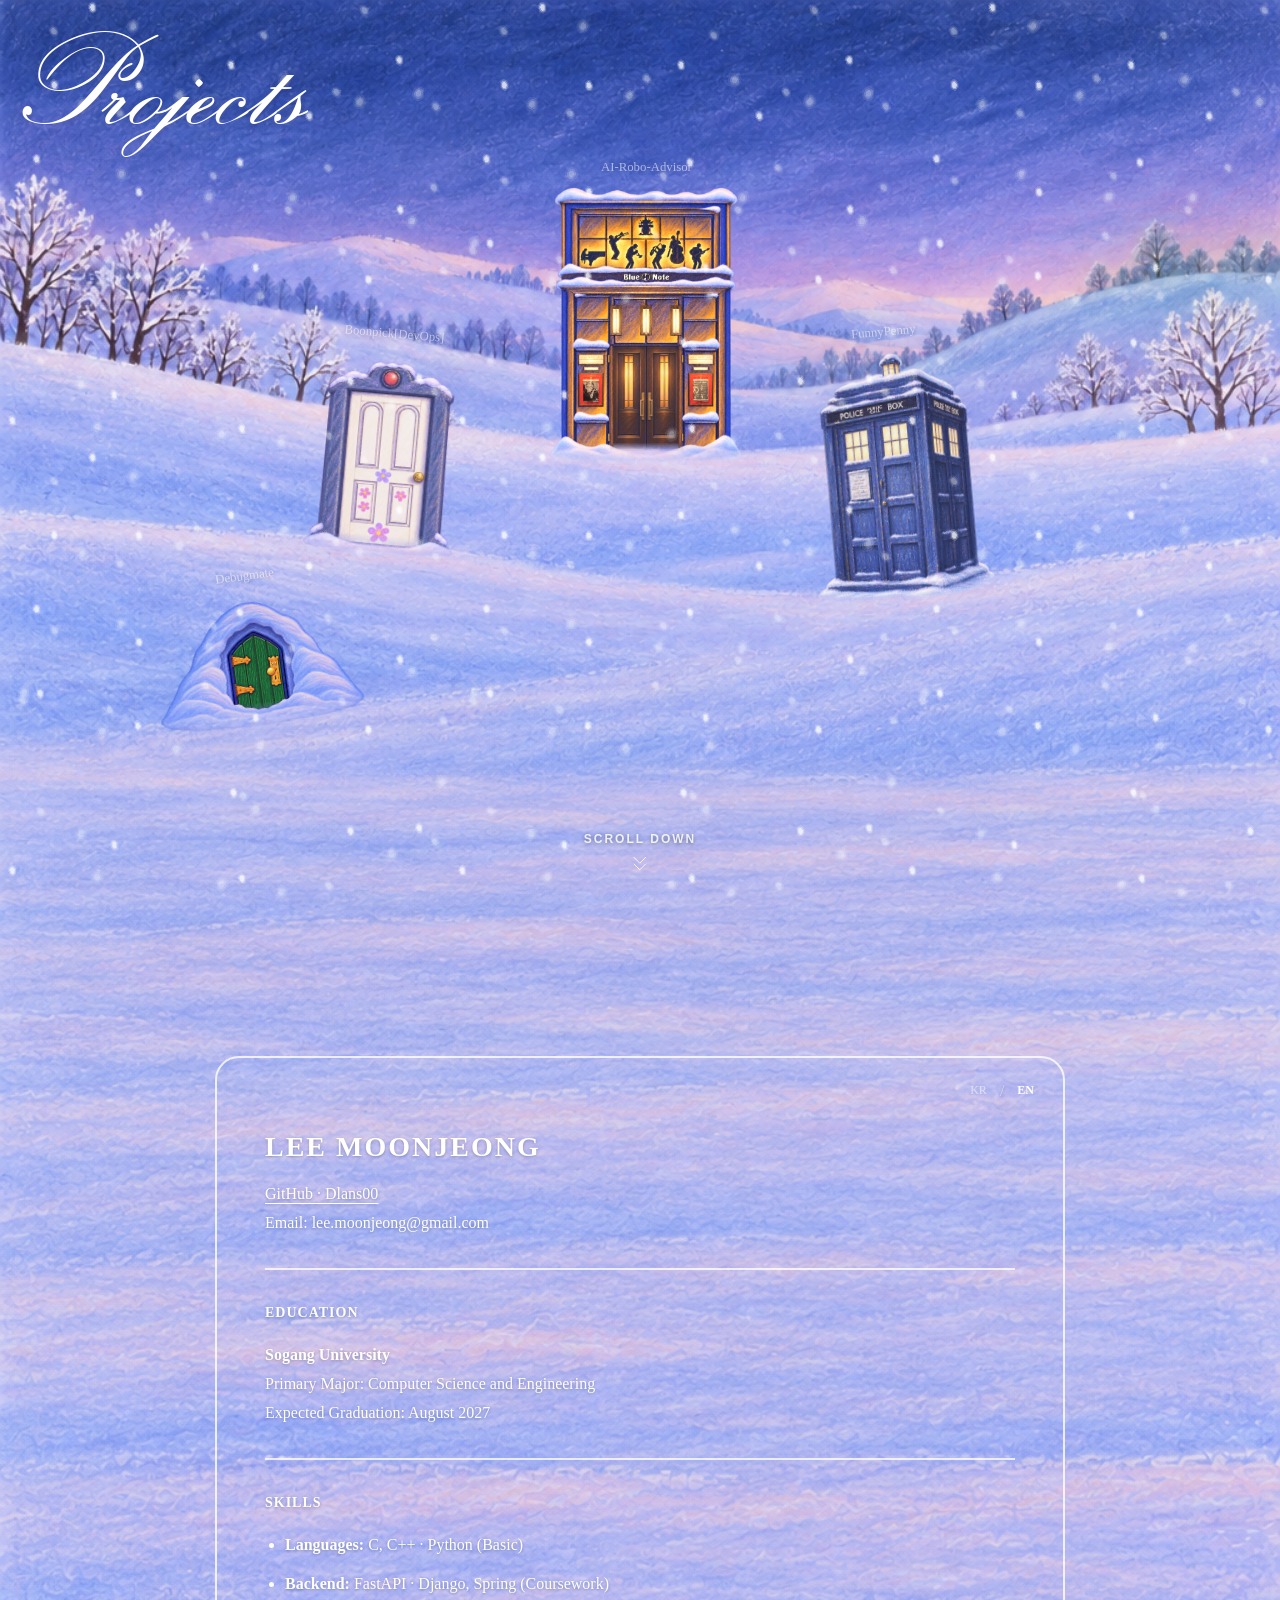
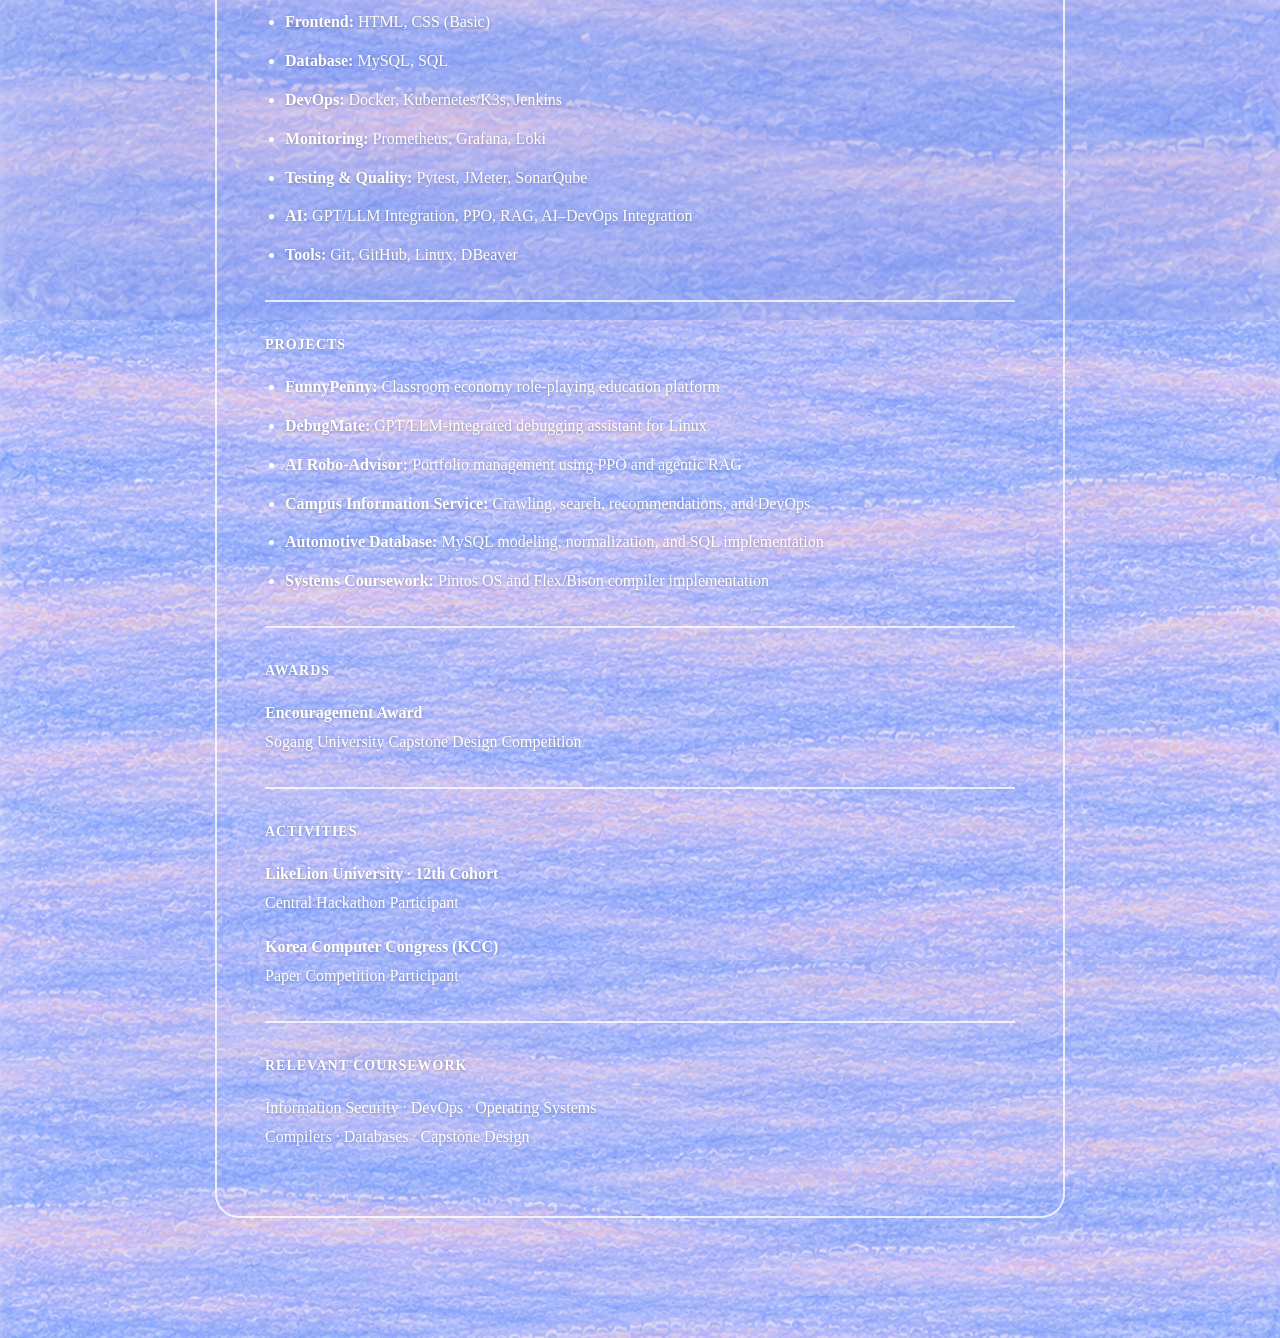
==== portfolio/index.html @ 6e22bacc "Add Title Label HTML/CSS/JS" ====
<!DOCTYPE html>
<html lang="ko">
<head>
    <meta charset="UTF-8">
    <meta name="viewport" content="width=device-width, initial-scale=1.0">

    <title>My Personal Page</title>

    <link rel="stylesheet" href="css/style.css">
    <link rel="stylesheet" href="css/animations.css">
    <link rel="preload"
      href="assets/fonts/exmouth_.ttf"
      as="font"
      type="font/truetype"
      crossorigin>
</head>

<body>
    <div class="section-label" aria-hidden="true">
        <span id="section-label-text">Projects</span>
    </div>

    <header>
    </header>

    <main class="winter-page">

        <div class="winter-scene">

            <img
                class="winter-background"
                src="assets/images/snowy_wallpaper.png"
                alt=""
            >
            <a
                class="door-link"
                href="projects/robo-advisor.html"
                aria-label="로보어드바이저 프로젝트 보기"
            >

                <span class="project-title">AI-Robo-Advisor</span>
                <!-- 뒤쪽: 직접 그린 애니메이션 -->
                <img
                    class="door-animation"
                    id="door-image"
                    src="assets/images/door1.png"
                    alt=""
                >

                <!-- 앞쪽: 움직이지 않는 문틀과 눈 -->
                <img
                    class="door-frame"
                    src="assets/images/doorframe.png"
                    alt=""
                >
            </a>
            <a class="tardis-link" href="projects.html" aria-label="프로젝트 보러 가기">
                <span class="project-title">FunnyPenny</span>
                <img src="assets/images/tardis1.png" alt="">
            </a>
            <a class="boodoor-link" href="projects.html" aria-label="프로젝트2 보러 가기">
                <span class="project-title">Boonpick[DevOps]</span>
                <img src="assets/images/Boodoor1.png" alt="">
            </a>
            <a class="alicedoor-link"
                href="projects.html"
                aria-label="프로젝트3 보러 가기">

                <span class="project-title">Debugmate</span>

                <!-- 뒤쪽: 문 애니메이션 -->
                <img
                    class="alice-animation"
                    src="assets/images/alicedoor1.png"
                    alt=""
                >

                <!-- 앞쪽: 모든 프레임에 공통으로 사용하는 눈언덕 -->
                <img
                    class="alice-snow-frame"
                    src="assets/images/aliceframe.png"
                    alt=""
                >
            </a>
        </div>

        

        <section class="profile-section" id="profile">
            <div class="profile-box">

                <!-- 언어 선택 버튼 -->
                <div class="language-switch" role="group" aria-label="프로필 언어">
                <button type="button" data-lang="ko" aria-pressed="false">
                    KR
                </button>
                <span aria-hidden="true">/</span>
                <button type="button" data-lang="en" aria-pressed="true">
                    EN
                </button>
                </div>

                <!-- 영어 프로필 -->
                <div class="profile-content" lang="en">
                <h2>LEE MOONJEONG</h2>
                <a href="https://github.com/Dlans00">GitHub · Dlans00</a>
                <p>Email: lee.moonjeong@gmail.com</p>

                <hr>

                <h3>EDUCATION</h3>
                <p>
                    <strong>Sogang University</strong><br>
                    Primary Major: Computer Science and Engineering<br>
                    Expected Graduation: August 2027<br>
                </p>

                <hr>

                <h3>SKILLS</h3>
                <ul>
                    <li><strong>Languages:</strong> C, C++ · Python (Basic)</li>
                    <li><strong>Backend:</strong> FastAPI · Django, Spring (Coursework)</li>
                    <li><strong>Frontend:</strong> HTML, CSS (Basic)</li>
                    <li><strong>Database:</strong> MySQL, SQL</li>
                    <li><strong>DevOps:</strong> Docker, Kubernetes/K3s, Jenkins</li>
                    <li><strong>Monitoring:</strong> Prometheus, Grafana, Loki</li>
                    <li><strong>Testing &amp; Quality:</strong> Pytest, JMeter, SonarQube</li>
                    <li><strong>AI:</strong> GPT/LLM Integration, PPO, RAG, AI–DevOps Integration</li>
                    <li><strong>Tools:</strong> Git, GitHub, Linux, DBeaver</li>
                </ul>

                <hr>

                <h3>PROJECTS</h3>
                <ul>
                    <li><strong>FunnyPenny:</strong> Classroom economy role-playing education platform</li>
                    <li><strong>DebugMate:</strong> GPT/LLM-integrated debugging assistant for Linux</li>
                    <li><strong>AI Robo-Advisor:</strong> Portfolio management using PPO and agentic RAG</li>
                    <li><strong>Campus Information Service:</strong> Crawling, search, recommendations, and DevOps</li>
                    <li><strong>Automotive Database:</strong> MySQL modeling, normalization, and SQL implementation</li>
                    <li><strong>Systems Coursework:</strong> Pintos OS and Flex/Bison compiler implementation</li>
                </ul>

                <hr>

                <h3>AWARDS</h3>
                <p>
                    <strong>Encouragement Award</strong><br>
                    Sogang University Capstone Design Competition
                </p>

                <hr>

                <h3>ACTIVITIES</h3>
                <p>
                    <strong>LikeLion University · 12th Cohort</strong><br>
                    Central Hackathon Participant
                </p>
                <p>
                    <strong>Korea Computer Congress (KCC)</strong><br>
                    Paper Competition Participant
                </p>

                <hr>

                <h3>RELEVANT COURSEWORK</h3>
                <p>
                    Information Security · DevOps · Operating Systems<br>
                    Compilers · Databases · Capstone Design
                </p>
                </div>

                <!-- 한국어 프로필 -->
                <div class="profile-content" lang="ko" hidden>
                <h2>이문정</h2>
                <a href="https://github.com/Dlans00">GitHub · Dlans00</a>
                <p>이메일: lee.moonjeong@gmail.com</p>
                <hr>

                <h3>학력</h3>
                <p>
                    <strong>서강대학교</strong><br>
                    제1전공: 컴퓨터공학<br>
                    2027년 8월 졸업 예정<br>
                </p>

                <hr>

                <h3>언어·기술</h3>
                <ul>
                    <li><strong>언어:</strong> C, C++ · Python 기초</li>
                    <li><strong>백엔드:</strong> FastAPI · Django, Spring 학습 경험</li>
                    <li><strong>프론트엔드:</strong> HTML, CSS 기초</li>
                    <li><strong>데이터베이스:</strong> MySQL, SQL</li>
                    <li><strong>DevOps:</strong> Docker, Kubernetes/K3s, Jenkins</li>
                    <li><strong>모니터링:</strong> Prometheus, Grafana, Loki</li>
                    <li><strong>테스트·품질 관리:</strong> Pytest, JMeter, SonarQube</li>
                    <li><strong>AI:</strong> GPT·LLM 연동, PPO, RAG, DevOps와 AI 연동</li>
                    <li><strong>도구:</strong> Git, GitHub, Linux, DBeaver</li>
                </ul>

                <hr>

                <h3>주요 프로젝트</h3>
                <ul>
                    <li><strong>퍼니페니:</strong> 학급 경제 롤플레잉 교육 서비스</li>
                    <li><strong>디버그메이트:</strong> Linux용 GPT·LLM 연동 디버깅 지원 도구</li>
                    <li><strong>AI 로보어드바이저:</strong> PPO와 에이전틱 RAG 기반 투자 포트폴리오 서비스</li>
                    <li><strong>학교 정보 검색·추천 서비스:</strong> 크롤링, 검색·추천 및 DevOps 환경 구성</li>
                    <li><strong>자동차 회사 데이터베이스:</strong> MySQL 모델링, 정규화 및 SQL 구현</li>
                    <li><strong>시스템 전공 프로젝트:</strong> Pintos 운영체제 및 Flex/Bison 컴파일러 구현</li>
                </ul>

                <hr>

                <h3>수상</h3>
                <p>
                    <strong>장려상</strong><br>
                    서강대학교 캡스톤 경진대회
                </p>

                <hr>

                <h3>활동</h3>
                <p>
                    <strong>멋쟁이사자처럼 대학 12기</strong><br>
                    중앙해커톤 참가
                </p>
                <p>
                    <strong>한국컴퓨터종합학술대회(KCC)</strong><br>
                    논문대회 참가
                </p>

                <hr>

                <h3>주요 수강 과목</h3>
                <p>
                    해킹 및 정보보안 · DevOps · 운영체제<br>
                    컴파일러 · 데이터베이스 · 캡스톤 설계
                </p>
                </div>

            </div>
        </section>
    </main>

    <div class="snow-effect" aria-hidden="true"></div>

    <div class="scroll-hint" id="scroll-hint">
      <span class="scroll-hint-label">SCROLL DOWN</span>

      <svg
        class="scroll-hint-arrow"
        width="20"
        height="24"
        viewBox="0 0 24 28"
        fill="none"
        aria-hidden="true"
      >
        <path d="M5 6L12 13L19 6M5 14L12 21L19 14" />
      </svg>
    </div>

    <script src="js/main.js"></script>
</body>

<!-- 원래 색 위에 연보라색을 얇게 덮는 필터 -->
<svg xmlns="http://www.w3.org/2000/svg"
     width="0" height="0"
     aria-hidden="true"
     style="position: absolute; pointer-events: none;">
    <defs>
        <filter id="lavender-tint"
                x="0%" y="0%" width="100%" height="100%"
                color-interpolation-filters="sRGB">
            <feColorMatrix type="matrix" values="
                0.82  0     0     0  0.145
                0     0.82  0     0  0.133
                0     0     0.82  0  0.164
                0     0     0     1  0
            "/>
        </filter>
    </defs>
</svg>

</html>
---- portfolio/css/style.css ----
/* 기본 설정 */
* {
    margin: 0;
    padding: 0;
    box-sizing: border-box;
}

body {
    background-color: #b5b9ed;
}

/* 내용이 길어지면 눈밭 배경도 계속 반복 */
.winter-page {
  position: relative;
  display: grid;
  grid-template-columns: minmax(0, 1fr);

  background-image: url("../assets/images/repeat_snowground.png");
  background-size: 100% auto;
  background-repeat: repeat-y;
  background-position: center top;
}

/* 배경과 문을 함께 묶는 영역 */
.winter-scene {
    grid-area: 1 / 1;
    align-self: start;
    position: relative;
    min-width: 0;
}

/* 원래 눈 그림 */
.winter-background {
    display: block;
    width: 100%;
    height: auto;
}

/* 원래 그림 위에 프로필을 겹쳐 배치 */
.profile-section {
  grid-area: 1 / 1;
  align-self: start;
  position: relative;

  inset: auto;
  transform: none;

  /* 첨부한 세로 그림 기준으로 기존 top: 55%와 비슷한 위치 */
  margin-top: 82.5%;
  padding: 0 20px 120px;
}

/* 배경이 그대로 비치는 둥근 박스 */
.profile-box {
  position: relative;
  box-sizing: border-box;
  width: 70%;
  max-width: 850px;
  margin: 0 auto;
  padding: 64px 48px 48px;

  background: transparent;
  border: 2px solid rgba(255, 255, 255, 0.8);
  border-radius: 24px;

  color: #fff;
  text-shadow: 0 1px 3px rgba(0, 0, 0, 0.25);
}

/* 오른쪽 위 언어 버튼 */
.language-switch {
  position: absolute;
  top: 20px;
  right: 24px;

  display: flex;
  align-items: center;
  gap: 8px;

  color: rgba(255, 255, 255, 0.5);
}

.language-switch button {
  padding: 5px;
  border: none;
  background: transparent;

  color: rgba(255, 255, 255, 0.55);
  font: inherit;
  font-size: 12px;
  cursor: pointer;
}

.language-switch button[aria-pressed="true"] {
  color: #fff;
  font-weight: 700;
}

.language-switch button:hover {
  color: #fff;
}

.language-switch button:focus-visible {
  outline: 1px solid #fff;
  outline-offset: 3px;
  border-radius: 3px;
}

/* 프로필 글 */
.profile-content {
  line-height: 1.8;
  overflow-wrap: anywhere;
}

.profile-content[hidden] {
  display: none;
}

.profile-content h2 {
  margin: 0 0 8px;
  font-size: 28px;
  letter-spacing: 2px;
}

.profile-content h3 {
  margin: 0 0 16px;
  font-size: 14px;
  letter-spacing: 1px;
}

.profile-content p {
  margin: 0 0 16px;
}

.profile-content a {
  color: inherit;
  text-underline-offset: 4px;
}

.profile-content ul {
  margin: 0;
  padding-left: 20px;
}

.profile-content li {
  margin-bottom: 10px;
}

/* 문항별 구분선 */
.profile-content hr {
  margin: 30px 0;
  border: none;
  border-top: 2px solid rgba(255, 255, 255, 0.776);
}

/* 모바일 화면 */
@media (max-width: 600px) {
  .profile-section {
    padding: 0 16px 60px;
  }

  .profile-box {
    padding: 64px 24px 32px;
    border-radius: 20px;
  }

  .profile-content {
    font-size: 14px;
  }
}

/* 화면 아래 중앙에 고정 */
.scroll-hint {
  position: fixed;
  left: 50%;
  bottom: 24px;
  transform: translateX(-50%);
  z-index: 100;

  display: flex;
  flex-direction: column;
  align-items: center;
  gap: 6px;

  width: max-content;
  max-width: calc(100% - 32px);
  margin: 0;
  padding: 0;
  background: transparent;

  color: rgba(255, 255, 255, 0.85);
  text-align: center;
  text-shadow: 0 1px 4px rgba(0, 0, 0, 0.4);

  pointer-events: none;
  transition: opacity 0.4s ease, visibility 0.4s ease;
}

.scroll-hint.is-hidden {
  opacity: 0;
  visibility: hidden;
}

.scroll-hint-label {
  font-family: Arial, sans-serif;
  font-size: 12px;
  font-weight: 700;
  letter-spacing: 2px;
}

.scroll-hint-arrow {
  display: block;
  stroke: currentColor;
  stroke-width: 1.2;
  stroke-linecap: round;
  stroke-linejoin: round;
}

.scroll-hint[hidden] {
  display: none;
}

.door-link {
    position: absolute;
    top: 9.65%;
    left: 43%;
    width: 15%;
    z-index: 10;

    display: block;
    isolation: isolate;


    /* 눈배경에 맞춰 채도와 대비 낮추기 */
    filter: saturate(1) contrast(0.85) brightness(1.1) blur(0.3px);

    
}

/* 두 이미지에 동일하게 적용 */
.door-link img {
    display: block;
    width: 100%;
    height: auto;
    filter: blur(0.5px);
    opacity: 1;

    -webkit-mask-image: linear-gradient(
        to bottom,
        black 0%,
        black 92%,
        transparent 100%
    );

    mask-image: linear-gradient(
        to bottom,
        black 0%,
        black 92%,
        transparent 100%
    );
}


/* 문틀 이미지가 전체 영역의 크기를 결정 */
.door-frame {
    position: relative;
    z-index: 1;
    pointer-events: none;
}

/* 문틀 뒤에서 프레임 교체 */
.door-link .door-animation {
    position: absolute;

    /* 문틀 아래쪽 입구에 맞추기 */
    left: 31%;
    top: 57%;
    width: 38%;
    height: 38%;

    object-fit: fill;
    z-index: 0;
    pointer-events: none;
}


/* .snow-background는 실제 눈 배경 요소의 클래스로 바꿔주세요. */
.snow-background {
    position: relative;
}

/* tardis 추가 */
.tardis-link {
    position: absolute;

    /* 눈 배경 기준 위치와 크기 */
    top: 18.2%;
    left: 70%;
    width: 15%;
    max-width: none;

    transform: translateX(-50%) rotate(-5deg);
    display: block;
    z-index: 10;
    cursor: pointer;
}

.tardis-link img {
    display: block;
    width: 100%;
    height: auto;
}

.tardis-link img {
    filter:
        url("#lavender-tint") blur(0.4px);
        saturate(1)
        brightness(1.15)
        contrast(0.85);

    opacity: 1;
}


/* boodoor 추가 */
.boodoor-link {
    position: absolute;

    /* 눈 배경 기준 위치와 크기 */
    top: 18.3%;
    left: 30%;
    width: 15%;
    max-width: none;

    transform: translateX(-50%) rotate(5deg);
    display: block;
    z-index: 10;
    cursor: pointer;
}

.boodoor-link img {
    display: block;
    width: 100%;
    height: auto;

    -webkit-mask-image: linear-gradient(
        to bottom,
        black 0%,
        black 92%,
        transparent 100%
    );

    mask-image: linear-gradient(
        to bottom,
        black 0%,
        black 90%,
        transparent 100%
    );
}

.boodoor-link img {
    filter:
        saturate(0.95)
        brightness(1.15)
        contrast(0.85);

    opacity: 0.95;
}

.boodoor-link img {
    filter: url("#lavender-tint") blur(0.55px);
    opacity: 1;
}


/* alicedoor 추가 */
/* 앨리스 문 전체 위치 */
.alicedoor-link {
    position: absolute;
    top: 30.9%;
    left: 20%;

    width: 16%;
    max-width: none;

    transform: translateX(-50%) rotate(-7.7deg);
    display: block;
    isolation: isolate;
    z-index: 10;
    cursor: pointer;
    
}

.alicedoor-link img {
    -webkit-mask-image: linear-gradient(
        to bottom,
        black 0%,
        black 92%,
        transparent 100%
    );

    mask-image: linear-gradient(
        to bottom,
        black 0%,
        black 80%,
        transparent 100%
    );
}

/* 뒤쪽: 문 애니메이션 */
.alicedoor-link .alice-animation {
    position: relative;
    display: block;
    width: 100%;
    height: auto;
    z-index: 0;

    /* 기존 이미지의 눈언덕을 가리고 입구만 표시 */
    clip-path: polygon(
        50% 29%,
        64% 43%,
        64% 82%,
        50% 86%,
        36% 82%,
        36% 43%
    );

    filter:

        blur(0.7px)
        saturate(1)
        brightness(1.15)
        contrast(0.85);

    opacity: 0.95;
}

/* 앞쪽: 움직이지 않는 눈언덕 */
.alicedoor-link .alice-snow-frame {
    position: absolute;
    inset: 0;

    display: block;
    width: 100%;
    height: 100%;
    z-index: 1;
    pointer-events: none;

    filter: blur(0.4px);
    opacity: 1;
}


/* 문 위에 작은 프로젝트 제목 */
.project-title {
    position: absolute;
    top: -8px;
    left: 50%;
    transform: translate(-50%, -100%);

    width: max-content;
    max-width: 180%;
    text-align: center;

    font-size: clamp(10px, 1vw, 14px);
    font-weight: 400;
    line-height: 1.4;

    color: rgba(255, 255, 255, 0.55);
    text-shadow: 0 1px 4px rgba(60, 50, 100, 0.3);

    pointer-events: auto;
    cursor: pointer;
    transition: color 0.25s ease;
    z-index: 2;
}

/* 문에 커서를 올리거나 키보드로 선택하면 */
a:hover > .project-title,
a:focus-visible > .project-title {
    color: #fff;
}


/* 화면 왼쪽 위에 고정 */
.section-label {
    position: fixed;
    top: 2px;
    left: 10px;
    z-index: 1000;

    display: flex;
    align-items: center;
    gap: 4px;

    color: #fff;
    font-family: "MyScript", cursive;
    font-size: clamp(130px, 10vw, 300px);
    font-weight: 400;

    text-shadow: 0 2px 6px rgba(70, 60, 110, 0.3);
    pointer-events: none;
}

/* 타이핑 커서 */
.typing-caret {
    width: 1px;
    height: 0.75em;
    background: currentColor;
    animation: label-caret-blink 1s step-end infinite;
}

@keyframes label-caret-blink {
    0%, 100% { opacity: 1; }
    50% { opacity: 0; }
}

@media (prefers-reduced-motion: reduce) {
    .typing-caret {
        animation: none;
    }
}

@font-face {
    font-family: "MyScript";
    src: url("../assets/fonts/exmouth_.ttf") format("truetype");
    font-weight: 400;
    font-style: normal;
    font-display: block;
}

/*
마우스를 올리면 살짝 커짐
.door-link:hover {
  transform: scale(1.08);
}
*/
---- portfolio/css/animations.css ----
/* =========================
   Animations
========================= */


/* 눈 효과 전용 레이어 */
.snow-effect {
    position: fixed;
    inset: 0;

    z-index: 10;
    pointer-events: none;

    background-image:
        url("[data-uri]"),
        url("[data-uri]");

    background-size: 450px auto;
    background-repeat: repeat;

    animation: snowing 20s linear infinite;
}

/* 두 눈 이미지가 서로 다른 속도로 이동 */
@keyframes snowing {
    from {
        background-position:
            0 0,
            0 0;
    }

    to {
        background-position:
            0 900px,
            0 450px;
    }
}

/* Hover 효과 */


/* 페이지 전환 효과 */
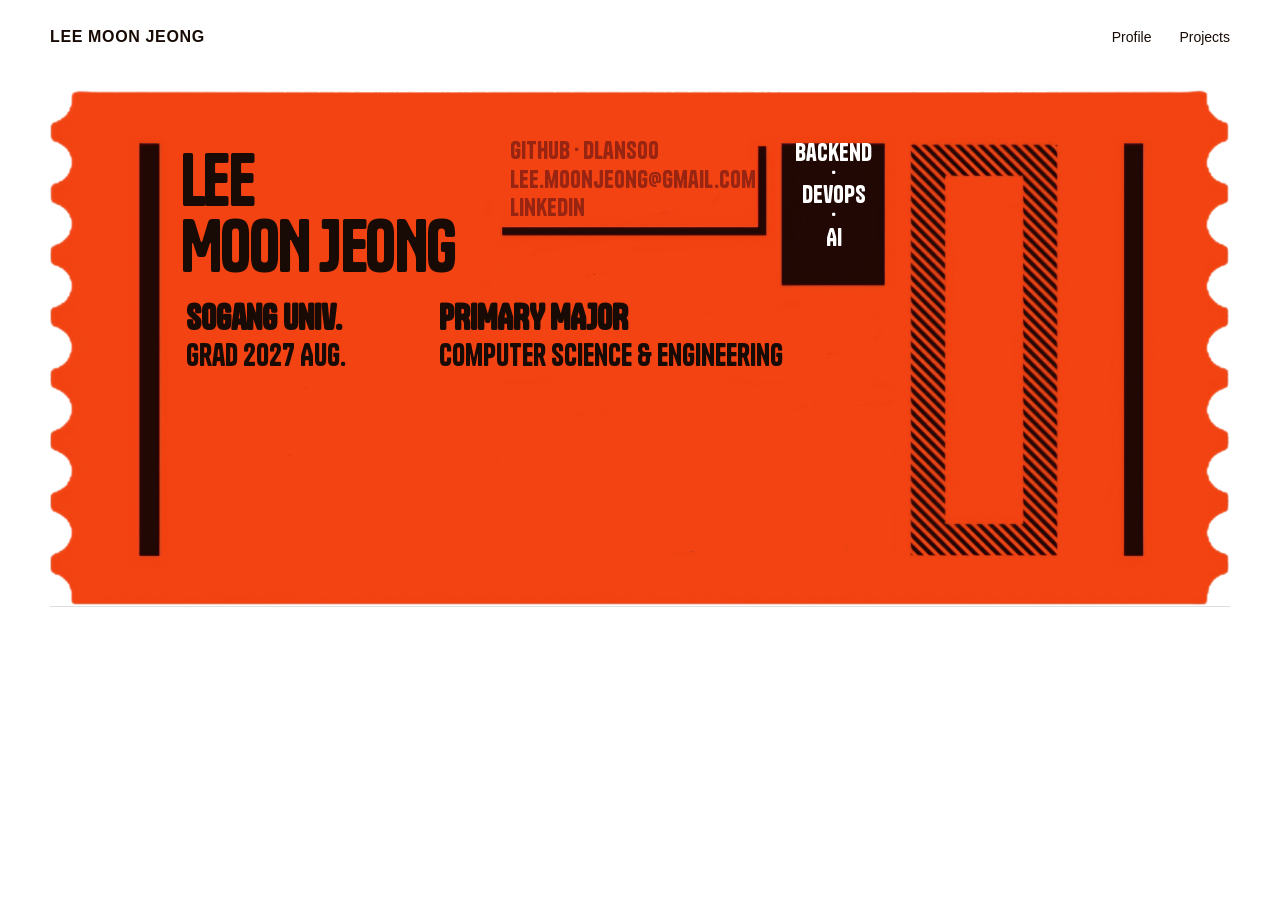
==== commit 07df9e28: "Add name/educ/pm HTML&CSS" ====
--- a/portfolio/index.html
+++ b/portfolio/index.html
@@ -9,279 +9,92 @@
     <link rel="stylesheet" href="css/style.css">
     <link rel="stylesheet" href="css/animations.css">
     <link rel="preload"
-      href="assets/fonts/exmouth_.ttf"
+      href="assets/fonts/Tanker-Regular.ttf"
       as="font"
       type="font/truetype"
       crossorigin>
+    <link href="https://fonts.googleapis.com/css2?family=Barlow+Condensed:wght@400;600;700&family=Oswald:wght@500;600;700&display=swap" rel="stylesheet">
 </head>
 
 <body>
-    <div class="section-label" aria-hidden="true">
-        <span id="section-label-text">Projects</span>
-    </div>
 
-    <header>
+    <header class="site-header">
+        <a class="site-name" href="./index.html">LEE MOON JEONG</a>
+
+        <nav aria-label="메인 메뉴">
+            <a href="#profile">Profile</a>
+            <a href="#projects">Projects</a>
+        </nav>
     </header>
 
-    <main class="winter-page">
+    <main>
+        <section id="profile" class="profile-section">
 
-        <div class="winter-scene">
+        <div class="ticket">
 
             <img
-                class="winter-background"
-                src="assets/images/snowy_wallpaper.png"
-                alt=""
-            >
-            <a
-                class="door-link"
-                href="projects/robo-advisor.html"
-                aria-label="로보어드바이저 프로젝트 보기"
+            class="ticket-frame"
+            src="./assets/images/ticket_frame.png"
+            alt=""
             >
 
-                <span class="project-title">AI-Robo-Advisor</span>
-                <!-- 뒤쪽: 직접 그린 애니메이션 -->
-                <img
-                    class="door-animation"
-                    id="door-image"
-                    src="assets/images/door1.png"
-                    alt=""
-                >
+            <h1
+            class="ticket-box font-display name-box"
+            style="--x: 11; --y: 11; --w: 28; --size: 6;"
+            >
+            LEE<br>
+            MOON JEONG
+            </h1>
 
-                <!-- 앞쪽: 움직이지 않는 문틀과 눈 -->
-                <img
-                    class="door-frame"
-                    src="assets/images/doorframe.png"
-                    alt=""
-                >
+            <div
+            class="ticket-box font-display red-ink"
+            style="--x: 39; --y: 9; --w: 25; --size: 2;"
+            >
+            <a href="https://github.com/Dlans00">
+                GitHub · Dlans00
             </a>
-            <a class="tardis-link" href="projects.html" aria-label="프로젝트 보러 가기">
-                <span class="project-title">FunnyPenny</span>
-                <img src="assets/images/tardis1.png" alt="">
+            <a href="mailto:lee.moonjeong@gmail.com">
+                lee.moonjeong@gmail.com
             </a>
-            <a class="boodoor-link" href="projects.html" aria-label="프로젝트2 보러 가기">
-                <span class="project-title">Boonpick[DevOps]</span>
-                <img src="assets/images/Boodoor1.png" alt="">
+            <a href="https://www.linkedin.com/in/oo-o-329803424/">
+                LinkedIn
             </a>
-            <a class="alicedoor-link"
-                href="projects.html"
-                aria-label="프로젝트3 보러 가기">
+            </div>
 
-                <span class="project-title">Debugmate</span>
+            <div
+            class="ticket-box font-display"
+            style="--x: 11.5; --y: 40; --w: 34; --size: 2.5;"
+            >
+            <h3>Sogang Univ.</h3>
+            <p>Grad 2027 Aug.</p>
+            </div>
 
-                <!-- 뒤쪽: 문 애니메이션 -->
-                <img
-                    class="alice-animation"
-                    src="assets/images/alicedoor1.png"
-                    alt=""
-                >
+            <div
+            class="ticket-box font-display"
+            style="--x: 33; --y: 40; --w: 38; --size: 2.5;"
+            >
+            <h3>PRIMARY MAJOR</h3>
+            <p>Computer Science & Engineering</p>
+            </div>
 
-                <!-- 앞쪽: 모든 프레임에 공통으로 사용하는 눈언덕 -->
-                <img
-                    class="alice-snow-frame"
-                    src="assets/images/aliceframe.png"
-                    alt=""
-                >
-            </a>
+            <div
+            class="ticket-box font-display"
+            style="--x: 53.4; --y: 10; --w: 26; --size: 2; text-align: center; color: white; line-height: 0.9;"
+            >
+            Backend<br>
+             · <br>
+            DevOps<br>
+             · <br>
+            AI
+            </div>
+
         </div>
-
-        
-
-        <section class="profile-section" id="profile">
-            <div class="profile-box">
-
-                <!-- 언어 선택 버튼 -->
-                <div class="language-switch" role="group" aria-label="프로필 언어">
-                <button type="button" data-lang="ko" aria-pressed="false">
-                    KR
-                </button>
-                <span aria-hidden="true">/</span>
-                <button type="button" data-lang="en" aria-pressed="true">
-                    EN
-                </button>
-                </div>
-
-                <!-- 영어 프로필 -->
-                <div class="profile-content" lang="en">
-                <h2>LEE MOONJEONG</h2>
-                <a href="https://github.com/Dlans00">GitHub · Dlans00</a>
-                <p>Email: lee.moonjeong@gmail.com</p>
-
-                <hr>
-
-                <h3>EDUCATION</h3>
-                <p>
-                    <strong>Sogang University</strong><br>
-                    Primary Major: Computer Science and Engineering<br>
-                    Expected Graduation: August 2027<br>
-                </p>
-
-                <hr>
-
-                <h3>SKILLS</h3>
-                <ul>
-                    <li><strong>Languages:</strong> C, C++ · Python (Basic)</li>
-                    <li><strong>Backend:</strong> FastAPI · Django, Spring (Coursework)</li>
-                    <li><strong>Frontend:</strong> HTML, CSS (Basic)</li>
-                    <li><strong>Database:</strong> MySQL, SQL</li>
-                    <li><strong>DevOps:</strong> Docker, Kubernetes/K3s, Jenkins</li>
-                    <li><strong>Monitoring:</strong> Prometheus, Grafana, Loki</li>
-                    <li><strong>Testing &amp; Quality:</strong> Pytest, JMeter, SonarQube</li>
-                    <li><strong>AI:</strong> GPT/LLM Integration, PPO, RAG, AI–DevOps Integration</li>
-                    <li><strong>Tools:</strong> Git, GitHub, Linux, DBeaver</li>
-                </ul>
-
-                <hr>
-
-                <h3>PROJECTS</h3>
-                <ul>
-                    <li><strong>FunnyPenny:</strong> Classroom economy role-playing education platform</li>
-                    <li><strong>DebugMate:</strong> GPT/LLM-integrated debugging assistant for Linux</li>
-                    <li><strong>AI Robo-Advisor:</strong> Portfolio management using PPO and agentic RAG</li>
-                    <li><strong>Campus Information Service:</strong> Crawling, search, recommendations, and DevOps</li>
-                    <li><strong>Automotive Database:</strong> MySQL modeling, normalization, and SQL implementation</li>
-                    <li><strong>Systems Coursework:</strong> Pintos OS and Flex/Bison compiler implementation</li>
-                </ul>
-
-                <hr>
-
-                <h3>AWARDS</h3>
-                <p>
-                    <strong>Encouragement Award</strong><br>
-                    Sogang University Capstone Design Competition
-                </p>
-
-                <hr>
-
-                <h3>ACTIVITIES</h3>
-                <p>
-                    <strong>LikeLion University · 12th Cohort</strong><br>
-                    Central Hackathon Participant
-                </p>
-                <p>
-                    <strong>Korea Computer Congress (KCC)</strong><br>
-                    Paper Competition Participant
-                </p>
-
-                <hr>
-
-                <h3>RELEVANT COURSEWORK</h3>
-                <p>
-                    Information Security · DevOps · Operating Systems<br>
-                    Compilers · Databases · Capstone Design
-                </p>
-                </div>
-
-                <!-- 한국어 프로필 -->
-                <div class="profile-content" lang="ko" hidden>
-                <h2>이문정</h2>
-                <a href="https://github.com/Dlans00">GitHub · Dlans00</a>
-                <p>이메일: lee.moonjeong@gmail.com</p>
-                <hr>
-
-                <h3>학력</h3>
-                <p>
-                    <strong>서강대학교</strong><br>
-                    제1전공: 컴퓨터공학<br>
-                    2027년 8월 졸업 예정<br>
-                </p>
-
-                <hr>
-
-                <h3>언어·기술</h3>
-                <ul>
-                    <li><strong>언어:</strong> C, C++ · Python 기초</li>
-                    <li><strong>백엔드:</strong> FastAPI · Django, Spring 학습 경험</li>
-                    <li><strong>프론트엔드:</strong> HTML, CSS 기초</li>
-                    <li><strong>데이터베이스:</strong> MySQL, SQL</li>
-                    <li><strong>DevOps:</strong> Docker, Kubernetes/K3s, Jenkins</li>
-                    <li><strong>모니터링:</strong> Prometheus, Grafana, Loki</li>
-                    <li><strong>테스트·품질 관리:</strong> Pytest, JMeter, SonarQube</li>
-                    <li><strong>AI:</strong> GPT·LLM 연동, PPO, RAG, DevOps와 AI 연동</li>
-                    <li><strong>도구:</strong> Git, GitHub, Linux, DBeaver</li>
-                </ul>
-
-                <hr>
-
-                <h3>주요 프로젝트</h3>
-                <ul>
-                    <li><strong>퍼니페니:</strong> 학급 경제 롤플레잉 교육 서비스</li>
-                    <li><strong>디버그메이트:</strong> Linux용 GPT·LLM 연동 디버깅 지원 도구</li>
-                    <li><strong>AI 로보어드바이저:</strong> PPO와 에이전틱 RAG 기반 투자 포트폴리오 서비스</li>
-                    <li><strong>학교 정보 검색·추천 서비스:</strong> 크롤링, 검색·추천 및 DevOps 환경 구성</li>
-                    <li><strong>자동차 회사 데이터베이스:</strong> MySQL 모델링, 정규화 및 SQL 구현</li>
-                    <li><strong>시스템 전공 프로젝트:</strong> Pintos 운영체제 및 Flex/Bison 컴파일러 구현</li>
-                </ul>
-
-                <hr>
-
-                <h3>수상</h3>
-                <p>
-                    <strong>장려상</strong><br>
-                    서강대학교 캡스톤 경진대회
-                </p>
-
-                <hr>
-
-                <h3>활동</h3>
-                <p>
-                    <strong>멋쟁이사자처럼 대학 12기</strong><br>
-                    중앙해커톤 참가
-                </p>
-                <p>
-                    <strong>한국컴퓨터종합학술대회(KCC)</strong><br>
-                    논문대회 참가
-                </p>
-
-                <hr>
-
-                <h3>주요 수강 과목</h3>
-                <p>
-                    해킹 및 정보보안 · DevOps · 운영체제<br>
-                    컴파일러 · 데이터베이스 · 캡스톤 설계
-                </p>
-                </div>
-
-            </div>
         </section>
     </main>
 
-    <div class="snow-effect" aria-hidden="true"></div>
-
-    <div class="scroll-hint" id="scroll-hint">
-      <span class="scroll-hint-label">SCROLL DOWN</span>
-
-      <svg
-        class="scroll-hint-arrow"
-        width="20"
-        height="24"
-        viewBox="0 0 24 28"
-        fill="none"
-        aria-hidden="true"
-      >
-        <path d="M5 6L12 13L19 6M5 14L12 21L19 14" />
-      </svg>
-    </div>
+    <footer>
+    </footer>
 
     <script src="js/main.js"></script>
 </body>
-
-<!-- 원래 색 위에 연보라색을 얇게 덮는 필터 -->
-<svg xmlns="http://www.w3.org/2000/svg"
-     width="0" height="0"
-     aria-hidden="true"
-     style="position: absolute; pointer-events: none;">
-    <defs>
-        <filter id="lavender-tint"
-                x="0%" y="0%" width="100%" height="100%"
-                color-interpolation-filters="sRGB">
-            <feColorMatrix type="matrix" values="
-                0.82  0     0     0  0.145
-                0     0.82  0     0  0.133
-                0     0     0.82  0  0.164
-                0     0     0     1  0
-            "/>
-        </filter>
-    </defs>
-</svg>
-
 </html>
--- a/portfolio/css/style.css
+++ b/portfolio/css/style.css
@@ -1,537 +1,247 @@
-/* 기본 설정 */
+@font-face {
+  font-family: "Tanker";
+  src: url("../assets/fonts/Tanker-Regular.ttf") format("truetype");
+  font-weight: 400;
+  font-style: normal;
+  font-display: swap;
+}
+
+:root {
+  --page-width: 1180px;
+  --page-padding: 24px;
+
+  --orange: #ff480c;
+  --black: #180b05;
+  --red: #982512;
+
+  --font-display: "Tanker", Impact, sans-serif;
+}
+
 * {
-    margin: 0;
-    padding: 0;
-    box-sizing: border-box;
+  box-sizing: border-box;
+}
+
+html {
+  scroll-behavior: smooth;
+  scroll-padding-top: 24px;
 }
 
 body {
-    background-color: #b5b9ed;
-}
-
-/* 내용이 길어지면 눈밭 배경도 계속 반복 */
-.winter-page {
+  margin: 0;
+  background: #fff;
+  color: var(--black);
+  font-family: Arial, "Malgun Gothic", sans-serif;
+}
+
+h1,
+h2,
+h3,
+p {
+  margin: 0;
+}
+
+a {
+  color: inherit;
+  text-decoration: none;
+}
+
+a:focus-visible {
+  outline: 3px solid #1559bc;
+  outline-offset: 5px;
+}
+
+/* 공통 좌우 여백 */
+
+.site-header,
+main,
+footer {
+  width: min(
+    var(--page-width),
+    calc(100% - var(--page-padding) * 2)
+  );
+
+  margin-inline: auto;
+}
+
+/* ===== 상단 메뉴 ===== */
+
+.site-header {
+  display: flex;
+  justify-content: space-between;
+  align-items: center;
+
+  gap: 20px;
+  padding: 28px 0;
+}
+
+.site-name {
+  font-weight: 900;
+  letter-spacing: 0.04em;
+}
+
+nav {
+  display: flex;
+  gap: 28px;
+  font-size: 14px;
+}
+
+nav a:hover {
+  color: var(--red);
+}
+
+/* ===== 티켓 전체 ===== */
+
+.profile-section {
+  padding-top: 16px;
+  text-align: center;
+}
+
+.ticket {
   position: relative;
-  display: grid;
-  grid-template-columns: minmax(0, 1fr);
-
-  background-image: url("../assets/images/repeat_snowground.png");
-  background-size: 100% auto;
-  background-repeat: repeat-y;
-  background-position: center top;
-}
-
-/* 배경과 문을 함께 묶는 영역 */
-.winter-scene {
-    grid-area: 1 / 1;
-    align-self: start;
-    position: relative;
-    min-width: 0;
-}
-
-/* 원래 눈 그림 */
-.winter-background {
-    display: block;
-    width: 100%;
-    height: auto;
-}
-
-/* 원래 그림 위에 프로필을 겹쳐 배치 */
-.profile-section {
-  grid-area: 1 / 1;
-  align-self: start;
-  position: relative;
-
-  inset: auto;
-  transform: none;
-
-  /* 첨부한 세로 그림 기준으로 기존 top: 55%와 비슷한 위치 */
-  margin-top: 82.5%;
-  padding: 0 20px 120px;
-}
-
-/* 배경이 그대로 비치는 둥근 박스 */
-.profile-box {
-  position: relative;
-  box-sizing: border-box;
-  width: 70%;
-  max-width: 850px;
-  margin: 0 auto;
-  padding: 64px 48px 48px;
-
-  background: transparent;
-  border: 2px solid rgba(255, 255, 255, 0.8);
-  border-radius: 24px;
-
-  color: #fff;
-  text-shadow: 0 1px 3px rgba(0, 0, 0, 0.25);
-}
-
-/* 오른쪽 위 언어 버튼 */
-.language-switch {
+  width: 100%;
+
+  /* 내부 cqw 단위의 기준을 티켓 너비로 설정 */
+  container-type: inline-size;
+
+  text-align: left;
+}
+
+.ticket-frame {
+  display: block;
+  width: 100%;
+  height: auto;
+
+  /* 원본 이미지의 가로세로 비율 유지 */
+}
+
+/* ===== 텍스트 박스 공통 ===== */
+
+.ticket-box {
   position: absolute;
-  top: 20px;
-  right: 24px;
-
-  display: flex;
-  align-items: center;
-  gap: 8px;
-
-  color: rgba(255, 255, 255, 0.5);
-}
-
-.language-switch button {
-  padding: 5px;
-  border: none;
-  background: transparent;
-
-  color: rgba(255, 255, 255, 0.55);
-  font: inherit;
+
+  left: calc(var(--x, 0) * 1%);
+  top: calc(var(--y, 0) * 1%);
+  width: calc(var(--w, 30) * 1%);
+
+  /* 1cqw = 티켓 너비의 1% */
+  font-size: calc(var(--size, 2) * 1cqw);
+
+  line-height: 1.2;
+  overflow-wrap: anywhere;
+}
+
+/* 폰트 종류 */
+
+.font-display {
+  font-family: var(--font-display);
+  font-weight: 400;
+}
+
+.font-heading {
+  font-family: var(--font-heading);
+  font-weight: 600;
+}
+
+.font-body {
+  font-family: var(--font-body);
+  font-weight: 600;
+}
+
+/* 이름 */
+
+.name-box {
+  line-height: 0.94;
+  letter-spacing: -0.035em;
+}
+
+/* 박스 내부 제목: 해당 박스 본문 크기의 1.5배 */
+
+.box-title {
+  margin-bottom: 0.25em;
+
+  font-family: var(--font-heading);
+  font-size: 1.5em;
+  font-weight: 600;
+  line-height: 1.1;
+}
+
+.red-ink {
+  color: var(--red);
+}
+
+.ticket-box a {
+  display: block;
+  width: fit-content;
+}
+
+.ticket-box a:hover {
+  text-decoration: underline;
+}
+
+/* 편집용 박스 테두리 */
+
+.show-guides .ticket-box {
+  outline: 1px dashed #1559bc;
+  background: rgb(255 255 255 / 15%);
+}
+
+/* ===== 티켓 아래 링크 ===== */
+
+.profile-link {
+  display: inline-block;
+  margin-top: 24px;
+  padding: 8px 0;
+
+  color: var(--red);
+  font-weight: 600;
+}
+
+.profile-link:hover {
+  text-decoration: underline;
+  text-underline-offset: 5px;
+}
+
+.scroll-guide {
+  display: block;
+  width: fit-content;
+
+  margin: 16px auto 0;
+  padding: 8px 16px;
+  font-size: 26px;
+}
+
+footer {
+  padding: 28px 0;
+  border-top: 1px solid #ddd;
+
+  color: #666;
   font-size: 12px;
-  cursor: pointer;
-}
-
-.language-switch button[aria-pressed="true"] {
-  color: #fff;
-  font-weight: 700;
-}
-
-.language-switch button:hover {
-  color: #fff;
-}
-
-.language-switch button:focus-visible {
-  outline: 1px solid #fff;
-  outline-offset: 3px;
-  border-radius: 3px;
-}
-
-/* 프로필 글 */
-.profile-content {
-  line-height: 1.8;
-  overflow-wrap: anywhere;
-}
-
-.profile-content[hidden] {
-  display: none;
-}
-
-.profile-content h2 {
-  margin: 0 0 8px;
-  font-size: 28px;
-  letter-spacing: 2px;
-}
-
-.profile-content h3 {
-  margin: 0 0 16px;
-  font-size: 14px;
-  letter-spacing: 1px;
-}
-
-.profile-content p {
-  margin: 0 0 16px;
-}
-
-.profile-content a {
-  color: inherit;
-  text-underline-offset: 4px;
-}
-
-.profile-content ul {
-  margin: 0;
-  padding-left: 20px;
-}
-
-.profile-content li {
-  margin-bottom: 10px;
-}
-
-/* 문항별 구분선 */
-.profile-content hr {
-  margin: 30px 0;
-  border: none;
-  border-top: 2px solid rgba(255, 255, 255, 0.776);
-}
-
-/* 모바일 화면 */
+  text-align: center;
+}
+
+/* ===== 모바일 ===== */
+
 @media (max-width: 600px) {
-  .profile-section {
-    padding: 0 16px 60px;
-  }
-
-  .profile-box {
-    padding: 64px 24px 32px;
-    border-radius: 20px;
-  }
-
-  .profile-content {
+  :root {
+    --page-padding: 14px;
+  }
+
+  .site-header {
+    padding: 20px 0;
+  }
+
+  .site-name {
     font-size: 14px;
   }
-}
-
-/* 화면 아래 중앙에 고정 */
-.scroll-hint {
-  position: fixed;
-  left: 50%;
-  bottom: 24px;
-  transform: translateX(-50%);
-  z-index: 100;
-
-  display: flex;
-  flex-direction: column;
-  align-items: center;
-  gap: 6px;
-
-  width: max-content;
-  max-width: calc(100% - 32px);
-  margin: 0;
-  padding: 0;
-  background: transparent;
-
-  color: rgba(255, 255, 255, 0.85);
-  text-align: center;
-  text-shadow: 0 1px 4px rgba(0, 0, 0, 0.4);
-
-  pointer-events: none;
-  transition: opacity 0.4s ease, visibility 0.4s ease;
-}
-
-.scroll-hint.is-hidden {
-  opacity: 0;
-  visibility: hidden;
-}
-
-.scroll-hint-label {
-  font-family: Arial, sans-serif;
-  font-size: 12px;
-  font-weight: 700;
-  letter-spacing: 2px;
-}
-
-.scroll-hint-arrow {
-  display: block;
-  stroke: currentColor;
-  stroke-width: 1.2;
-  stroke-linecap: round;
-  stroke-linejoin: round;
-}
-
-.scroll-hint[hidden] {
-  display: none;
-}
-
-.door-link {
-    position: absolute;
-    top: 9.65%;
-    left: 43%;
-    width: 15%;
-    z-index: 10;
-
-    display: block;
-    isolation: isolate;
-
-
-    /* 눈배경에 맞춰 채도와 대비 낮추기 */
-    filter: saturate(1) contrast(0.85) brightness(1.1) blur(0.3px);
-
-    
-}
-
-/* 두 이미지에 동일하게 적용 */
-.door-link img {
-    display: block;
-    width: 100%;
-    height: auto;
-    filter: blur(0.5px);
-    opacity: 1;
-
-    -webkit-mask-image: linear-gradient(
-        to bottom,
-        black 0%,
-        black 92%,
-        transparent 100%
-    );
-
-    mask-image: linear-gradient(
-        to bottom,
-        black 0%,
-        black 92%,
-        transparent 100%
-    );
-}
-
-
-/* 문틀 이미지가 전체 영역의 크기를 결정 */
-.door-frame {
-    position: relative;
-    z-index: 1;
-    pointer-events: none;
-}
-
-/* 문틀 뒤에서 프레임 교체 */
-.door-link .door-animation {
-    position: absolute;
-
-    /* 문틀 아래쪽 입구에 맞추기 */
-    left: 31%;
-    top: 57%;
-    width: 38%;
-    height: 38%;
-
-    object-fit: fill;
-    z-index: 0;
-    pointer-events: none;
-}
-
-
-/* .snow-background는 실제 눈 배경 요소의 클래스로 바꿔주세요. */
-.snow-background {
-    position: relative;
-}
-
-/* tardis 추가 */
-.tardis-link {
-    position: absolute;
-
-    /* 눈 배경 기준 위치와 크기 */
-    top: 18.2%;
-    left: 70%;
-    width: 15%;
-    max-width: none;
-
-    transform: translateX(-50%) rotate(-5deg);
-    display: block;
-    z-index: 10;
-    cursor: pointer;
-}
-
-.tardis-link img {
-    display: block;
-    width: 100%;
-    height: auto;
-}
-
-.tardis-link img {
-    filter:
-        url("#lavender-tint") blur(0.4px);
-        saturate(1)
-        brightness(1.15)
-        contrast(0.85);
-
-    opacity: 1;
-}
-
-
-/* boodoor 추가 */
-.boodoor-link {
-    position: absolute;
-
-    /* 눈 배경 기준 위치와 크기 */
-    top: 18.3%;
-    left: 30%;
-    width: 15%;
-    max-width: none;
-
-    transform: translateX(-50%) rotate(5deg);
-    display: block;
-    z-index: 10;
-    cursor: pointer;
-}
-
-.boodoor-link img {
-    display: block;
-    width: 100%;
-    height: auto;
-
-    -webkit-mask-image: linear-gradient(
-        to bottom,
-        black 0%,
-        black 92%,
-        transparent 100%
-    );
-
-    mask-image: linear-gradient(
-        to bottom,
-        black 0%,
-        black 90%,
-        transparent 100%
-    );
-}
-
-.boodoor-link img {
-    filter:
-        saturate(0.95)
-        brightness(1.15)
-        contrast(0.85);
-
-    opacity: 0.95;
-}
-
-.boodoor-link img {
-    filter: url("#lavender-tint") blur(0.55px);
-    opacity: 1;
-}
-
-
-/* alicedoor 추가 */
-/* 앨리스 문 전체 위치 */
-.alicedoor-link {
-    position: absolute;
-    top: 30.9%;
-    left: 20%;
-
-    width: 16%;
-    max-width: none;
-
-    transform: translateX(-50%) rotate(-7.7deg);
-    display: block;
-    isolation: isolate;
-    z-index: 10;
-    cursor: pointer;
-    
-}
-
-.alicedoor-link img {
-    -webkit-mask-image: linear-gradient(
-        to bottom,
-        black 0%,
-        black 92%,
-        transparent 100%
-    );
-
-    mask-image: linear-gradient(
-        to bottom,
-        black 0%,
-        black 80%,
-        transparent 100%
-    );
-}
-
-/* 뒤쪽: 문 애니메이션 */
-.alicedoor-link .alice-animation {
-    position: relative;
-    display: block;
-    width: 100%;
-    height: auto;
-    z-index: 0;
-
-    /* 기존 이미지의 눈언덕을 가리고 입구만 표시 */
-    clip-path: polygon(
-        50% 29%,
-        64% 43%,
-        64% 82%,
-        50% 86%,
-        36% 82%,
-        36% 43%
-    );
-
-    filter:
-
-        blur(0.7px)
-        saturate(1)
-        brightness(1.15)
-        contrast(0.85);
-
-    opacity: 0.95;
-}
-
-/* 앞쪽: 움직이지 않는 눈언덕 */
-.alicedoor-link .alice-snow-frame {
-    position: absolute;
-    inset: 0;
-
-    display: block;
-    width: 100%;
-    height: 100%;
-    z-index: 1;
-    pointer-events: none;
-
-    filter: blur(0.4px);
-    opacity: 1;
-}
-
-
-/* 문 위에 작은 프로젝트 제목 */
-.project-title {
-    position: absolute;
-    top: -8px;
-    left: 50%;
-    transform: translate(-50%, -100%);
-
-    width: max-content;
-    max-width: 180%;
-    text-align: center;
-
-    font-size: clamp(10px, 1vw, 14px);
-    font-weight: 400;
-    line-height: 1.4;
-
-    color: rgba(255, 255, 255, 0.55);
-    text-shadow: 0 1px 4px rgba(60, 50, 100, 0.3);
-
-    pointer-events: auto;
-    cursor: pointer;
-    transition: color 0.25s ease;
-    z-index: 2;
-}
-
-/* 문에 커서를 올리거나 키보드로 선택하면 */
-a:hover > .project-title,
-a:focus-visible > .project-title {
-    color: #fff;
-}
-
-
-/* 화면 왼쪽 위에 고정 */
-.section-label {
-    position: fixed;
-    top: 2px;
-    left: 10px;
-    z-index: 1000;
-
-    display: flex;
-    align-items: center;
-    gap: 4px;
-
-    color: #fff;
-    font-family: "MyScript", cursive;
-    font-size: clamp(130px, 10vw, 300px);
-    font-weight: 400;
-
-    text-shadow: 0 2px 6px rgba(70, 60, 110, 0.3);
-    pointer-events: none;
-}
-
-/* 타이핑 커서 */
-.typing-caret {
-    width: 1px;
-    height: 0.75em;
-    background: currentColor;
-    animation: label-caret-blink 1s step-end infinite;
-}
-
-@keyframes label-caret-blink {
-    0%, 100% { opacity: 1; }
-    50% { opacity: 0; }
+
+  nav {
+    gap: 14px;
+    font-size: 12px;
+  }
 }
 
 @media (prefers-reduced-motion: reduce) {
-    .typing-caret {
-        animation: none;
-    }
-}
-
-@font-face {
-    font-family: "MyScript";
-    src: url("../assets/fonts/exmouth_.ttf") format("truetype");
-    font-weight: 400;
-    font-style: normal;
-    font-display: block;
-}
-
-/*
-마우스를 올리면 살짝 커짐
-.door-link:hover {
-  transform: scale(1.08);
-}
-*/+  html {
+    scroll-behavior: auto;
+  }
+}
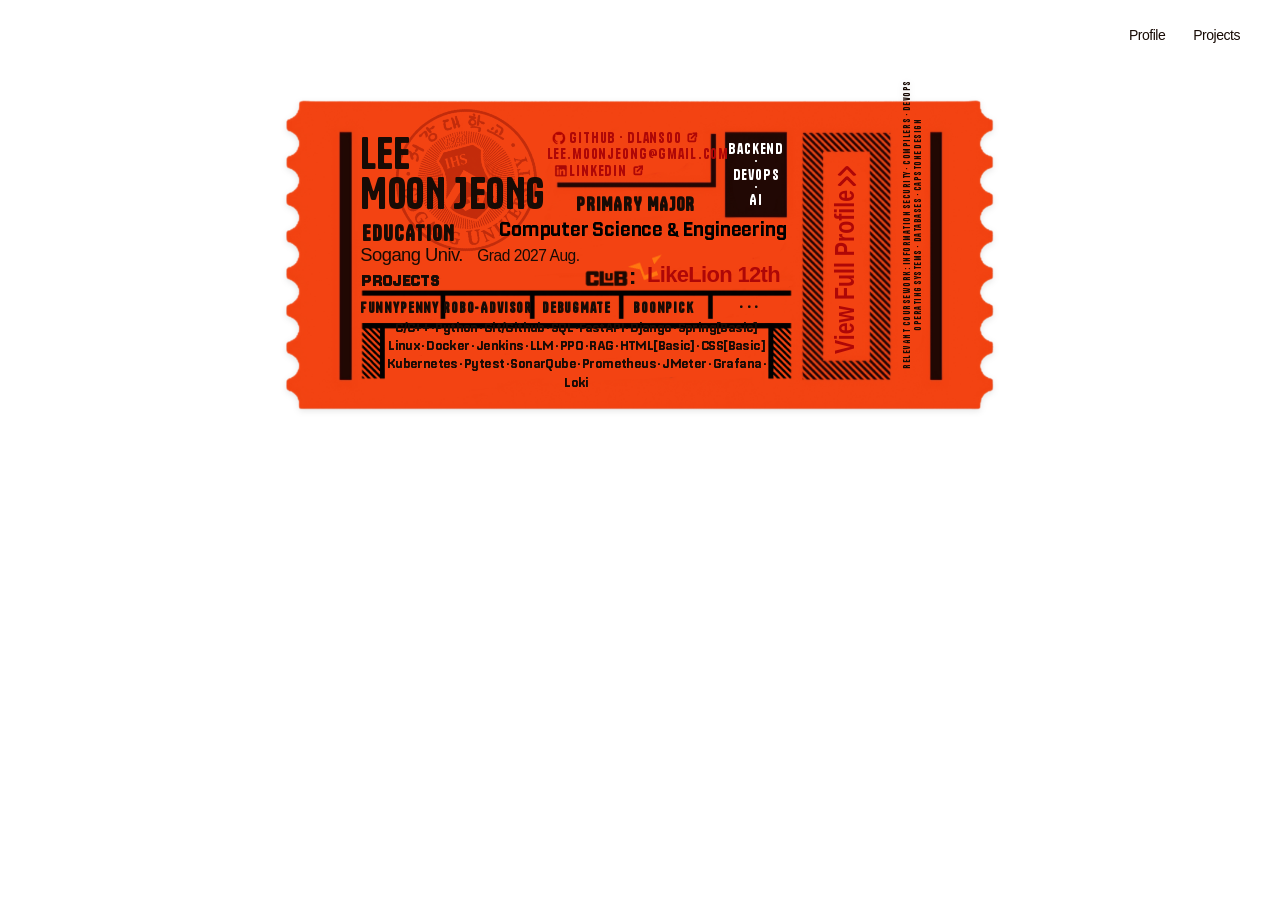
==== commit ba1f3839: "Add Ticket Profile HTML/CSS" ====
--- a/portfolio/index.html
+++ b/portfolio/index.html
@@ -14,13 +14,23 @@
       type="font/truetype"
       crossorigin>
     <link href="https://fonts.googleapis.com/css2?family=Barlow+Condensed:wght@400;600;700&family=Oswald:wght@500;600;700&display=swap" rel="stylesheet">
+    <link rel="preload"
+      href="assets/fonts/Nippo-Variable.ttf"
+      as="font"
+      type="font/truetype"
+      crossorigin>
+    <link href="https://fonts.googleapis.com/css2?family=Barlow+Condensed:wght@400;600;700&family=Oswald:wght@500;600;700&display=swap" rel="stylesheet">
+    <link rel="preload"
+      href="assets/fonts/Teko-Variable.ttf"
+      as="font"
+      type="font/truetype"
+      crossorigin>
+    <link href="https://fonts.googleapis.com/css2?family=Barlow+Condensed:wght@400;600;700&family=Oswald:wght@500;600;700&display=swap" rel="stylesheet">
 </head>
 
 <body>
 
-    <header class="site-header">
-        <a class="site-name" href="./index.html">LEE MOON JEONG</a>
-
+    <header class="site-header font-clash">
         <nav aria-label="메인 메뉴">
             <a href="#profile">Profile</a>
             <a href="#projects">Projects</a>
@@ -38,9 +48,52 @@
             alt=""
             >
 
+            <img
+            class="school-stamp"
+            src="./assets/images/sgmark1.png"
+            alt=""
+            style="--x: 12; --y: 0; --w: 27;"
+            >
+
+            <img
+            class="ticket-mark"
+            src="./assets/images/github_mark.png"
+            alt="GitHub"
+            style="--x: 38.6; --y: 12.15; --w: 2; --rotate: 0deg;"
+            >
+
+            <img
+                class="ticket-mark"
+                src="./assets/images/linkedin_mark.png"
+                alt="LinkedIn"
+                style="--x: 38.8; --y: 22.9; --w: 2; --rotate: 0deg;"
+            >
+
+            <div class="divider-group">
+                <img
+                    class="divider-image"
+                    src="./assets/images/divide_bolder.png"
+                    alt=""
+                >
+
+                <div class="divider-top font-display">
+                    <span style="--x: 11.5; font-weight: 690;">FunnyPenny</span>
+                    <span style="--x: 32.2; font-weight: 690;">Robo-Advisor</span>
+                    <span style="--x: 53; font-weight: 690;">DebugMate</span>
+                    <span style="--x: 73.5; font-weight: 690;">BoonPick</span>
+                    <span style="--x: 93.6; font-weight: 690;">· · ·</span>
+                </div>
+
+                <div class="divider-bottom font-nippobold">
+                    C/C++ · Python · Git/Github · SQL · FastAPI · Django · Spring[Basic]<br>
+                    Linux · Docker · Jenkins · LLM · PPO · RAG · HTML[Basic] · CSS[Basic]<br>
+                    Kubernetes · Pytest · SonarQube · Prometheus · JMeter · Grafana · Loki
+                </div>
+            </div>
+
             <h1
             class="ticket-box font-display name-box"
-            style="--x: 11; --y: 11; --w: 28; --size: 6;"
+            style="--x: 10.5; --y: 11; --w: 28; --size: 6;"
             >
             LEE<br>
             MOON JEONG
@@ -48,38 +101,126 @@
 
             <div
             class="ticket-box font-display red-ink"
-            style="--x: 39; --y: 9; --w: 25; --size: 2;"
-            >
-            <a href="https://github.com/Dlans00">
+            style="--x: 40; --y: 9.65; --w: 25; --size: 2;"
+            >
+                <a
+                    class="glow-link"
+                    href="https://github.com/Dlans00"
+                    target="_blank"
+                    rel="noopener noreferrer"
+                >
                 GitHub · Dlans00
-            </a>
+                <svg class="external-mark" viewBox="0 0 24 24" aria-hidden="true">
+                    <path d="M14 3h7v7"></path>
+                    <path d="M21 3 10 14"></path>
+                    <path d="M10 5H5a2 2 0 0 0-2 2v12a2 2 0 0 0 2 2h12a2 2 0 0 0 2-2v-5"></path>
+                </svg>
+                </a>
+            </div>
+
+            <div
+                class="ticket-box font-display red-ink"
+                style="--x: 36.8; --y: 15; --w: 35; --size: 2;"
+            >
             <a href="mailto:lee.moonjeong@gmail.com">
                 lee.moonjeong@gmail.com
             </a>
-            <a href="https://www.linkedin.com/in/oo-o-329803424/">
+            </div>
+
+            <div
+                class="ticket-box font-display red-ink"
+                style="--x: 40; --y: 20.35; --w: 25; --size: 2;"
+            >
+                <a
+                    class="glow-link"
+                    href="https://www.linkedin.com/in/oo-o-329803424/"
+                    target="_blank"
+                    rel="noopener noreferrer"
+                >
                 LinkedIn
+                    <svg class="external-mark" viewBox="0 0 24 24" aria-hidden="true">
+                        <path d="M14 3h7v7"></path>
+                        <path d="M21 3 10 14"></path>
+                        <path d="M10 5H5a2 2 0 0 0-2 2v12a2 2 0 0 0 2 2h12a2 2 0 0 0 2-2v-5"></path>
+                    </svg>
             </a>
             </div>
 
             <div
             class="ticket-box font-display"
-            style="--x: 11.5; --y: 40; --w: 34; --size: 2.5;"
-            >
-            <h3>Sogang Univ.</h3>
+            style="--x: 41; --y: 30.5; --w: 38; --size: 2.2;"
+            >
+            <h3>PRIMARY MAJOR</h3>
+            </div>
+            <div
+            class="ticket-box font-nippo"
+            style="--x: 30.1; --y: 38; --w: 38; --size: 2.7; font-weight: 900;
+            color: oklch(0% 0 0); 
+            white-space: nowrap;
+            font-weight: 500;
+            letter-spacing: -0.01em;"
+            >
+            Computer Science
+            <span style="font-family: Teko, serif; font-size: 2.7cqw; font-weight: 600;">&amp;</span>
+            Engineering
+            </div>
+
+            <div
+            class="ticket-box font-display"
+            style="--x: 10.7; --y: 39; --w: 34; --size: 2.5;"
+            >
+            <h3>EDUCATION</h3>
+            </div>
+            <div
+            class="ticket-box font-chubbo"
+            style="--x: 10.5; --y: 46.5; --w: 34; --size: 2.6; font-weight: 500;"
+            >
+            <p>Sogang Univ.</p>
+            </div>
+            <div
+            class="ticket-box font-chubbo"
+            style="--x: 27; --y: 47.4; --w: 34; --size: 2.2; font-weight: 500;"
+            >
             <p>Grad 2027 Aug.</p>
             </div>
 
+
+            <img
+            class="ticket-decoration"
+            src="./assets/images/LikeLion_orange.png"
+            alt="CLUB"
+            style="--x: 48.1; --y: 47.7; --w: 6; transform: rotate(-20deg);"
+            >
+
+            <img
+            class="ticket-decoration"
+            src="./assets/images/CLUB2.png"
+            alt="CLUB"
+            style="--x: 41.8; --y: 53.6; --w: 7;"
+            >
+            <div
+            class="ticket-box font-nippobold"
+            style="--x: 48.5; --y: 52.95; --w: 38; --size: 3;"
+            >
+            <p>:</p>
+            </div>
+            <div
+            class="ticket-box font-clash red-ink"
+            style="--x: 51; --y: 52.2; --w: 38; --size: 3.1; font-weight: 700;"
+            >
+            <p>LikeLion 12th</p>
+            </div>
+
+            <div
+            class="ticket-box font-nippobold"
+            style="--x: 10.65; --y: 55.2; --w: 38; --size: 1.9; letter-spacing: -0.05em;"
+            >
+            <h3>PROJECTS</h3>
+            </div>
+
             <div
             class="ticket-box font-display"
-            style="--x: 33; --y: 40; --w: 38; --size: 2.5;"
-            >
-            <h3>PRIMARY MAJOR</h3>
-            <p>Computer Science & Engineering</p>
-            </div>
-
-            <div
-            class="ticket-box font-display"
-            style="--x: 53.4; --y: 10; --w: 26; --size: 2; text-align: center; color: white; line-height: 0.9;"
+            style="--x: 53.4; --y: 14; --w: 26; --size: 2; text-align: center; color: white; line-height: 0.9;"
             >
             Backend<br>
              · <br>
@@ -88,6 +229,56 @@
             AI
             </div>
 
+            <div
+            class="ticket-box font-clash red-ink"
+            style="--x: 77.35; --y: 82; --w: 26; --size: 3.1;
+            text-align: center; 
+            color: #982512;
+            transform: rotate(-90deg);
+            transform-origin: left top;
+            white-space: nowrap;"
+            >
+            <a class="profile-link profile-link-custom glow-link" href="./profile.html">
+                <span class="profile-link-text"
+                style="letter-spacing: 0.02px; font-size: 3cqw; font-weight: 600;"
+                >
+                View Full Profile
+                </span>
+
+                <svg
+                    class="blink-arrow wide-arrow"
+                    style="--arrow-x: 102%; --arrow-y: 57%; 
+                    width: 1em;
+                    height: 0.9em;
+                    max-width: none;
+                    flex-shrink: 0;"
+                    viewBox="0 0 32 16"
+                    aria-hidden="true"
+                    preserveAspectRatio="none"
+                >
+                    <polyline points="14,2 3,8 14,14"></polyline>
+                    <polyline points="29,2 18,8 29,14"></polyline>
+                </svg>
+            </a>
+            </div>
+
+            <div
+                class="ticket-box font-display"
+                style="--x: 87; --y: 87; --w: 40; --size: 1.2;
+                        transform: rotate(-90deg);
+                        transform-origin: left top;"
+            >
+            <div
+                style="width: max-content;
+                    text-align: center;
+                    white-space: nowrap;
+                    line-height: 1.3;"
+            >
+                RELEVANT COURSEWORK: Information Security · Compilers · DevOps<br>
+                Operating Systems · Databases · Capstone Design
+            </div>
+            </div>
+
         </div>
         </section>
     </main>
--- a/portfolio/css/style.css
+++ b/portfolio/css/style.css
@@ -6,15 +6,51 @@
   font-display: swap;
 }
 
+@font-face {
+  font-family: "Nippo";
+  src: url("../assets/fonts/Nippo-Variable.ttf") format("truetype");
+  font-style: normal;
+  font-weight: 100 900;
+  font-display: swap;
+}
+
+@font-face {
+  font-family: "Teko";
+  src: url("../assets/fonts/Teko-Variable.ttf") format("truetype");
+  font-style: normal;
+  font-weight: 100 900;
+  font-display: swap;
+}
+
+@font-face {
+  font-family: "Clash Display";
+  src: url("../assets/fonts/ClashDisplay-Variable.ttf") format("truetype");
+  font-style: normal;
+  font-weight: 100 900;
+  font-display: swap;
+}
+
+@font-face {
+  font-family: "Chubbo";
+  src: url("../assets/fonts/Chubbo.ttf") format("truetype");
+  font-style: normal;
+  font-weight: 100 900;
+  font-display: swap;
+}
+
 :root {
   --page-width: 1180px;
   --page-padding: 24px;
 
-  --orange: #ff480c;
+  --orange: hwb(14 4% 2%);
   --black: #180b05;
-  --red: #982512;
+  --red: oklab(47.392% 0.16732 0.09207);
+  --white: #fff;
 
   --font-display: "Tanker", Impact, sans-serif;
+  --font-teko: "Teko", sans-serif;
+  --font-clash: "Clash Display", sans-serif;
+  --font-chubbo: "Chubbo", sans-serif;
 }
 
 * {
@@ -63,15 +99,25 @@
   margin-inline: auto;
 }
 
+
 /* ===== 상단 메뉴 ===== */
 
 .site-header {
-  display: flex;
-  justify-content: space-between;
-  align-items: center;
-
-  gap: 20px;
-  padding: 28px 0;
+  position: fixed;
+
+  /* 위치 조절 */
+  top: 25px;
+  right: 40px;
+
+  width: auto;
+  margin: 0;
+  padding: 0;
+
+  z-index: 100;
+}
+
+.site-header a {
+    font-family: var(--font-clash);
 }
 
 .site-name {
@@ -79,31 +125,39 @@
   letter-spacing: 0.04em;
 }
 
-nav {
+.site-header nav {
   display: flex;
   gap: 28px;
+}
+
+.site-header nav a {
   font-size: 14px;
-}
-
-nav a:hover {
+  line-height: 20px;
+}
+
+.site-header nav a:hover {
   color: var(--red);
 }
 
 /* ===== 티켓 전체 ===== */
 
 .profile-section {
-  padding-top: 16px;
+  padding-top: 100px;
   text-align: center;
 }
 
 .ticket {
+  isolation: isolate;
   position: relative;
-  width: 100%;
+  margin-inline: auto;
+  width: 60%;
 
   /* 내부 cqw 단위의 기준을 티켓 너비로 설정 */
   container-type: inline-size;
 
   text-align: left;
+
+  filter: drop-shadow(0 2px 3px rgba(0, 0, 0, 0.10));
 }
 
 .ticket-frame {
@@ -112,7 +166,82 @@
   height: auto;
 
   /* 원본 이미지의 가로세로 비율 유지 */
-}
+  position: relative;
+  z-index: 0;
+}
+
+.ticket-decoration {
+  position: absolute;
+
+  left: calc(var(--x, 0) * 1%);
+  top: calc(var(--y, 0) * 1%);
+  width: calc(var(--w, 20) * 1%);
+  height: auto;
+
+  z-index: 2;
+}
+
+.divider-group {
+  position: absolute;
+  left: 9%;
+  top: 50%;
+  width: 64%;
+
+  z-index: 2;
+
+  /* 내부 글자 크기를 이 그룹의 너비에 비례시키기 */
+  container-type: inline-size;
+}
+
+.divider-image {
+  display: block;
+  width: 100%;
+  height: auto;
+}
+
+/* 윗줄 글자 영역 */
+.divider-top {
+  position: absolute;
+
+  left: 0.1%;
+  top: 21%;
+  width: 94%;
+  height: 29%;
+
+  font-size: 3.1cqw;
+  font-weight: 700;
+}
+
+.divider-top span {
+  position: absolute;
+
+  left: calc(var(--x) * 1%);
+  top: 50%;
+
+  /* 지정한 위치에 단어의 중심 맞추기 */
+  transform: translate(-50%, -50%);
+  white-space: nowrap;
+}
+
+/* 아랫줄 글자 영역 */
+.divider-bottom {
+  position: absolute;
+
+  left: 6%;
+  top: 45%;
+  width: 88%;
+  height: 45%;
+
+  display: flex;
+  align-items: center;
+  justify-content: center;
+
+  font-size: 2.7cqw;
+  font-weight: 500;
+  line-height: 1.5;
+  text-align: center;
+}
+
 
 /* ===== 텍스트 박스 공통 ===== */
 
@@ -123,6 +252,8 @@
   top: calc(var(--y, 0) * 1%);
   width: calc(var(--w, 30) * 1%);
 
+  z-index: 2;
+
   /* 1cqw = 티켓 너비의 1% */
   font-size: calc(var(--size, 2) * 1cqw);
 
@@ -135,6 +266,7 @@
 .font-display {
   font-family: var(--font-display);
   font-weight: 400;
+  letter-spacing: 0.06em;
 }
 
 .font-heading {
@@ -147,11 +279,41 @@
   font-weight: 600;
 }
 
+.font-nippo {
+  font-family: "Nippo", sans-serif;
+  font-weight: 400;
+  letter-spacing: -0.03em;
+}
+
+.font-nippobold {
+  font-family: "Nippo", sans-serif;
+  font-weight: 550;
+  letter-spacing: -0.05em;
+}
+
+.font-clash {
+  font-family: "Clash Display", sans-serif;
+  font-weight: 400;
+  letter-spacing: -0.03em;
+}
+
+.font-teko {
+  font-family: "Teko", sans-serif;
+  font-weight: 400;
+  letter-spacing: -0.03em;
+}
+
+.font-chubbo {
+  font-family: "Chubbo", sans-serif;
+  font-weight: 400;
+  letter-spacing: -0.03em;
+}
+
 /* 이름 */
 
 .name-box {
   line-height: 0.94;
-  letter-spacing: -0.035em;
+  letter-spacing: 0.01em;
 }
 
 /* 박스 내부 제목: 해당 박스 본문 크기의 1.5배 */
@@ -169,13 +331,17 @@
   color: var(--red);
 }
 
+.white-ink {
+  color: var(--white);
+}
+
 .ticket-box a {
   display: block;
   width: fit-content;
 }
 
 .ticket-box a:hover {
-  text-decoration: underline;
+  text-decoration: none;
 }
 
 /* 편집용 박스 테두리 */
@@ -189,16 +355,20 @@
 
 .profile-link {
   display: inline-block;
-  margin-top: 24px;
-  padding: 8px 0;
+
+  margin: 0;
+  padding: 0;
+
+  font-size: inherit;
+  line-height: 1;
+  white-space: nowrap;
 
   color: var(--red);
   font-weight: 600;
 }
 
 .profile-link:hover {
-  text-decoration: underline;
-  text-underline-offset: 5px;
+  text-decoration: none;
 }
 
 .scroll-guide {
@@ -212,7 +382,6 @@
 
 footer {
   padding: 28px 0;
-  border-top: 1px solid #ddd;
 
   color: #666;
   font-size: 12px;
@@ -226,22 +395,307 @@
     --page-padding: 14px;
   }
 
-  .site-header {
-    padding: 20px 0;
-  }
-
   .site-name {
     font-size: 14px;
   }
 
-  nav {
-    gap: 14px;
-    font-size: 12px;
-  }
+}
+
+.external-mark {
+  display: inline-block;
+  width: 0.75em;
+  height: 0.75em;
+  margin-left: 0.2em;
+  vertical-align: baseline;
+
+  fill: none;
+  stroke: currentColor;
+  stroke-width: 4;
+  stroke-linecap: round;
+  stroke-linejoin: round;
 }
 
 @media (prefers-reduced-motion: reduce) {
   html {
     scroll-behavior: auto;
   }
+}
+
+.profile-link-text {
+    display: inline-block;
+    transform: scaleY(1.3);
+}
+
+.wide-arrow {
+  width: 1em;
+  height: 80em;
+  vertical-align: middle;
+
+  fill: none;
+  stroke: currentColor;
+  stroke-width: 3;
+  stroke-linecap: round;
+  stroke-linejoin: round;
+}
+
+/* 두 화살표를 각각 깜빡이기 */
+.wide-arrow polyline {
+  animation: arrow-alternate 2s ease-in-out infinite;
+}
+
+.wide-arrow polyline:nth-child(2) {
+  animation-delay: -0.25s;
+}
+
+@keyframes arrow-alternate {
+  0%, 100% {
+    opacity: 0.45;
+  }
+
+  40%, 60% {
+    opacity: 1;
+  }
+}
+
+@media (prefers-reduced-motion: reduce) {
+  .wide-arrow polyline {
+    animation: none;
+    opacity: 1;
+  }
+}
+
+.profile-link-custom {
+  position: relative;
+}
+
+.profile-link-custom .wide-arrow {
+  position: absolute;
+
+  left: var(--arrow-x);
+  top: var(--arrow-y);
+
+  width: 1em;
+  height: 0.7em;
+
+  transform: translateY(-50%) rotate(180deg);
+  margin: 0;
+}
+
+/* 학교 도장 */
+.school-stamp {
+  position: absolute;
+
+  left: calc(var(--x) * 1%);
+  top: calc(var(--y) * 1%);
+  width: calc(var(--w) * 1%);
+  height: auto;
+
+  z-index: 1;
+  opacity: 0.55;
+  transform: rotate(-15deg);
+
+  /* 도장이 링크 클릭을 막지 않도록 */
+  pointer-events: none;
+}
+
+/* ===== 링크에 빛 효과 ===== */
+.glow-link {
+  transition: text-shadow 0.9s ease;
+}
+
+/* 글자에 옅은 노란빛 */
+.glow-link:hover,
+.glow-link:focus-visible {
+  text-decoration: none;
+
+  text-shadow:
+    0 0 1px #ffc35acc,
+    0 0 2px rgba(255, 210, 50, 0.5);
+}
+
+/* SVG 아이콘과 화살표에도 같은 빛 적용 */
+.glow-link svg {
+  transition: filter 0.2s ease;
+}
+
+.glow-link:hover svg,
+.glow-link:focus-visible svg {
+  filter: drop-shadow(0 0 3px rgba(255, 220, 70, 0.8));
+}
+
+.ticket-mark {
+    position: absolute;
+
+    left: calc(var(--x) * 1%);
+    top: calc(var(--y) * 1%);
+    width: calc(var(--w) * 1%);
+    height: auto;
+
+    transform: translate(-50%, -50%) rotate(var(--rotate, 0deg));
+    z-index: 10;
+}
+
+/* ===== 프로젝트 섹션 ===== */
+#projects {
+    margin-top: 300px;
+}
+
+/* Projects 전체 영역 */
+#projects {
+    width: min(1100px, 88%);
+    margin: 350px auto 150px;
+}
+
+/* Projects 제목 + 아래 구분선 */
+.projects-heading {
+    margin: 0 0 110px;
+    padding-bottom: 24px;
+
+    text-align: center;
+    font-size: 32px;
+    font-weight: 400;
+
+    border-bottom: 1px solid hsl(0, 0%, 0%);
+}
+
+/* 우표와 설명을 나란히 배치 */
+.project-row {
+    display: grid;
+    grid-template-columns: minmax(0, 1fr) minmax(0, 1.2fr);
+    align-items: center;
+    gap: 90px;
+
+    margin-bottom: 180px;
+}
+
+/* 두 번째 줄은 우표를 오른쪽으로 */
+.project-row-reverse {
+    grid-template-columns: minmax(0, 1.2fr) minmax(0, 1fr);
+}
+
+.project-row-reverse .project-stamp {
+    grid-column: 2;
+    grid-row: 1;
+}
+
+.project-row-reverse .project-info {
+    grid-column: 1;
+    grid-row: 1;
+    text-align: right;
+}
+
+/* 우표 전체: 틀과 대시보드가 함께 회전 */
+.project-stamp {
+    position: relative;
+    width: 100%;
+    aspect-ratio: 1 / 1;
+
+    transform: rotate(var(--rotate, 0deg));
+}
+
+/* 대시보드가 보이는 안쪽 영역 */
+.stamp-window {
+    position: absolute;
+
+    /* 실제 우표틀 안쪽 구멍에 맞춰 조절 */
+    inset: 7%;
+
+    overflow: hidden;
+    border-radius: 8px;
+}
+
+/* 대시보드 이미지 위치와 확대 */
+.stamp-screenshot {
+    position: absolute;
+    left: var(--image-x, 50%);
+    top: var(--image-y, 50%);
+
+    display: block;
+    width: 100%;
+    height: 100%;
+    max-width: none;
+    object-fit: cover;
+
+    transform:
+        translate(-50%, -50%)
+        scale(var(--zoom, 1));
+}
+
+/* 투명한 가운데를 가진 우표틀 PNG */
+.stamp-frame {
+    position: absolute;
+    inset: 0;
+
+    display: block;
+    width: 100%;
+    height: 100%;
+    pointer-events: none;
+}
+
+/* 프로젝트 설명 */
+.project-info h3 {
+    margin: 0 0 18px;
+    color: lch(70.72% 0.01 296.81);
+    font-size: clamp(24px, 3vw, 42px);
+    font-weight: 400;
+}
+
+.project-info p {
+    margin: 0 0 26px;
+    color: hwb(0 66% 34%);
+    font-size: 12.5px;
+    line-height: 1.7;
+    word-break: keep-all;
+}
+
+.project-info a {
+    color: #e95028;
+    font-size: 17px;
+    text-decoration: none;
+}
+
+/* 작은 화면에서는 우표 아래에 설명 */
+@media (max-width: 700px) {
+    .project-row,
+    .project-row-reverse {
+        grid-template-columns: minmax(0, 1fr);
+        gap: 55px;
+        margin-bottom: 120px;
+    }
+
+    .project-stamp {
+        max-width: 360px;
+        margin-inline: auto;
+    }
+
+    .project-row .project-stamp,
+    .project-row .project-info {
+        grid-column: auto;
+        grid-row: auto;
+    }
+
+    .project-row .project-info {
+        text-align: center;
+    }
+}
+
+/* Projects 제목 아래 구분선 */
+#projects .projects-heading {
+    display: block;
+    width: 100%;
+    padding-bottom: 19px;
+    border-bottom: 1.7px solid oklab(92.494% 0 -0.00011);
+}
+
+/* 각 프로젝트 이름 크기 */
+#projects .project-info h3 {
+    font-size: 20px;
+    font-weight: 400;
+}
+
+.project-title,
+.project-description {
+    position: relative;
+    left: var(--move-x, 0px);
+    top: var(--move-y, 0px);
 }
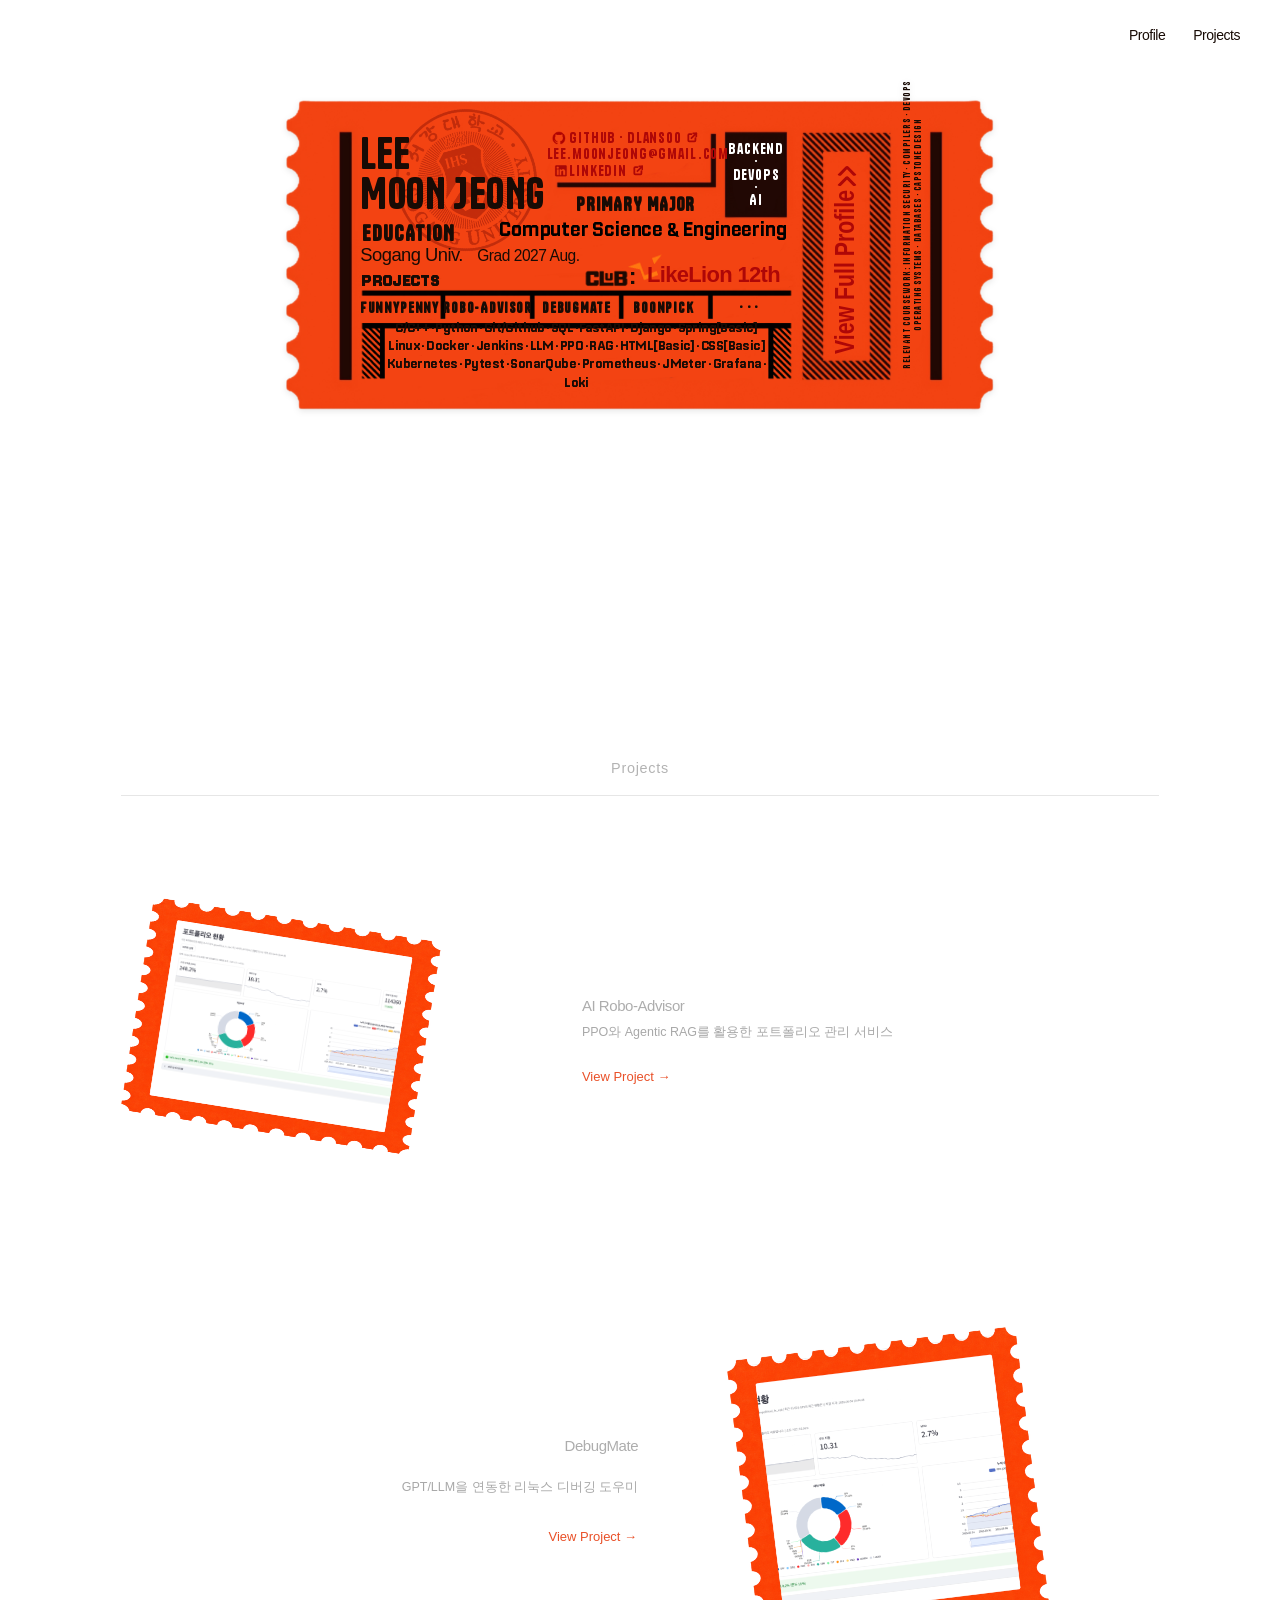
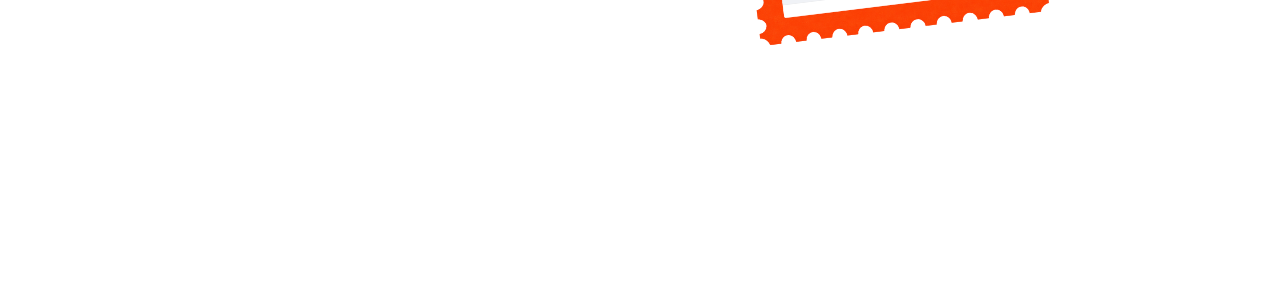
==== commit 9a236dc8: "Add Project Frame HTML" ====
--- a/portfolio/index.html
+++ b/portfolio/index.html
@@ -29,7 +29,7 @@
 </head>
 
 <body>
-
+    
     <header class="site-header font-clash">
         <nav aria-label="메인 메뉴">
             <a href="#profile">Profile</a>
@@ -122,9 +122,9 @@
                 class="ticket-box font-display red-ink"
                 style="--x: 36.8; --y: 15; --w: 35; --size: 2;"
             >
-            <a href="mailto:lee.moonjeong@gmail.com">
-                lee.moonjeong@gmail.com
-            </a>
+                <a href="mailto:lee.moonjeong@gmail.com">
+                    lee.moonjeong@gmail.com
+                </a>
             </div>
 
             <div
@@ -137,13 +137,13 @@
                     target="_blank"
                     rel="noopener noreferrer"
                 >
-                LinkedIn
+                    LinkedIn
                     <svg class="external-mark" viewBox="0 0 24 24" aria-hidden="true">
                         <path d="M14 3h7v7"></path>
                         <path d="M21 3 10 14"></path>
                         <path d="M10 5H5a2 2 0 0 0-2 2v12a2 2 0 0 0 2 2h12a2 2 0 0 0 2-2v-5"></path>
                     </svg>
-            </a>
+                </a>
             </div>
 
             <div
@@ -277,10 +277,128 @@
                 RELEVANT COURSEWORK: Information Security · Compilers · DevOps<br>
                 Operating Systems · Databases · Capstone Design
             </div>
-            </div>
+        </div>
 
         </div>
         </section>
+
+        <section id="projects">
+            <h2 class="projects-heading font-clash" style="display: block; letter-spacing: 0.05em; font-size: 0.9em; color: #b3b3b3; text-align: center;">
+                Projects
+            </h2>
+
+            <!-- 첫 번째 프로젝트: 우표 왼쪽 -->
+            <article class="project-row">
+                <div
+                    class="project-stamp"
+                    style="--rotate: 9deg; width: 320px; max-width: 100%; aspect-ratio: 4 / 3;"
+                >
+                    <div class="stamp-window">
+                        <img
+                            class="stamp-screenshot"
+                            src="./assets/images/robo_dashboard.png"
+                            alt="로보어드바이저 대시보드"
+                            style="--image-x: 51%; --image-y: 45%; --zoom: 0.9;"
+                        >
+                    </div>
+
+                    <img
+                        class="stamp-frame"
+                        src="./assets/images/stamp_frame.png"
+                        alt=""
+                    >
+                </div>
+
+                <div class="project-info" style="font-size: 10px;">
+                    <h3 class="font-clash"
+                        style="position: relative;
+                        left: -60px;
+                        top: 20px;
+                        font-size: 15px;"
+                    >
+                    AI Robo-Advisor
+                    </h3>
+                    <p
+                        class="project-description font-Chubbo"
+                        style="left: -60px;
+                        top: 10px;"
+                    >
+                    PPO와 Agentic RAG를 활용한 포트폴리오 관리 서비스
+                    </p>
+                    <a
+                        href="./robo-advisor.html"
+                        style="
+                            display: block;
+                            position: relative;
+                            left: -60px;
+                            top: 10px;
+                            text-align: left;
+
+                            color: #e95028;
+                            font-size: 13px;
+                            text-decoration: none;
+                        "
+                    >
+                        View Project →
+                    </a>
+                </div>
+            </article>
+
+            <!-- 두 번째 프로젝트: 우표 오른쪽 -->
+            <article class="project-row project-row-reverse">
+                <div
+                    class="project-stamp"
+                    style="--rotate: -7deg; width: 320px; max-width: 100%;"
+                >
+                    <div class="stamp-window">
+                        <img
+                            class="stamp-screenshot"
+                            src="./assets/images/robo_dashboard.png"
+                            alt="DebugMate 실행 화면"
+                            style="--image-x: 50%; --image-y: 50%; --zoom: 1;"
+                        >
+                    </div>
+
+                    <img
+                        class="stamp-frame"
+                        src="./assets/images/stamp_frame.png"
+                        alt=""
+                    >
+                </div>
+
+                <div class="project-info">
+                    <h3 class="font-clash"
+                        style="--move-x: 0px; --move-y: -10px; font-size: 15px;"
+                    >
+                        DebugMate
+                    </h3>
+                    <p
+                        class="project-description"
+                        style="--move-x: 0px; --move-y: 5px;"
+                    >
+                    GPT/LLM을 연동한 리눅스 디버깅 도우미</p>
+                    <a
+                        href="./robo-advisor.html"
+                        style="
+                            display: block;
+                            position: relative;
+                            left: -1px;
+                            top: 10px;
+                            text-align: right;
+
+                            color: #e95028;
+                            font-size: 13px;
+                            text-decoration: none;
+                        "
+                    >
+                        View Project →
+                    </a>
+                </div>
+            </article>
+
+        </section>
+
+
     </main>
 
     <footer>
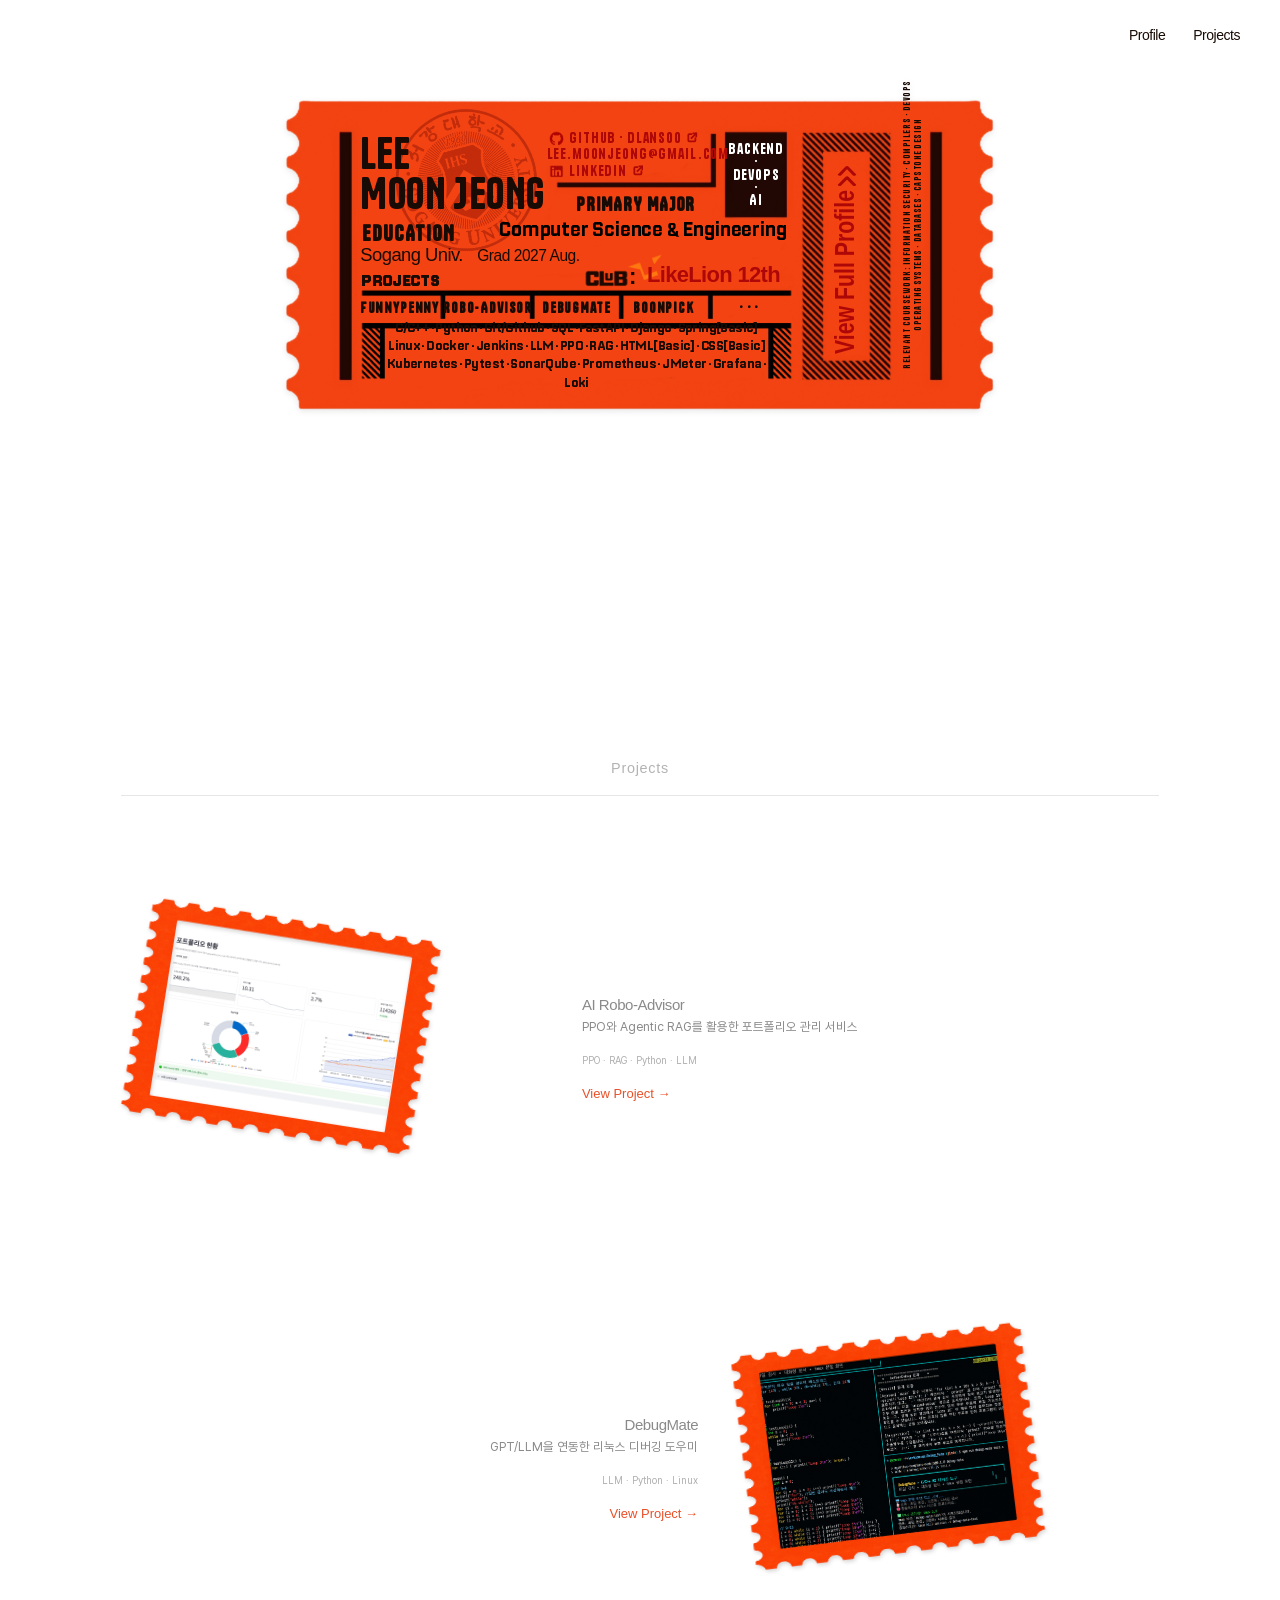
==== commit 663256e0: "Add page links HTML/CSS" ====
--- a/portfolio/index.html
+++ b/portfolio/index.html
@@ -55,20 +55,6 @@
             style="--x: 12; --y: 0; --w: 27;"
             >
 
-            <img
-            class="ticket-mark"
-            src="./assets/images/github_mark.png"
-            alt="GitHub"
-            style="--x: 38.6; --y: 12.15; --w: 2; --rotate: 0deg;"
-            >
-
-            <img
-                class="ticket-mark"
-                src="./assets/images/linkedin_mark.png"
-                alt="LinkedIn"
-                style="--x: 38.8; --y: 22.9; --w: 2; --rotate: 0deg;"
-            >
-
             <div class="divider-group">
                 <img
                     class="divider-image"
@@ -104,17 +90,21 @@
             style="--x: 40; --y: 9.65; --w: 25; --size: 2;"
             >
                 <a
-                    class="glow-link"
+                    class="glow-link contact-link"
                     href="https://github.com/Dlans00"
                     target="_blank"
                     rel="noopener noreferrer"
                 >
-                GitHub · Dlans00
-                <svg class="external-mark" viewBox="0 0 24 24" aria-hidden="true">
-                    <path d="M14 3h7v7"></path>
-                    <path d="M21 3 10 14"></path>
-                    <path d="M10 5H5a2 2 0 0 0-2 2v12a2 2 0 0 0 2 2h12a2 2 0 0 0 2-2v-5"></path>
-                </svg>
+                    <img
+                    class="contact-mark"
+                    src="./assets/images/github_mark.png"
+                    alt=""                    >
+                    GitHub · Dlans00
+                    <svg class="external-mark" viewBox="0 0 24 24" aria-hidden="true">
+                        <path d="M14 3h7v7"></path>
+                        <path d="M21 3 10 14"></path>
+                        <path d="M10 5H5a2 2 0 0 0-2 2v12a2 2 0 0 0 2 2h12a2 2 0 0 0 2-2v-5"></path>
+                    </svg>
                 </a>
             </div>
 
@@ -132,11 +122,16 @@
                 style="--x: 40; --y: 20.35; --w: 25; --size: 2;"
             >
                 <a
-                    class="glow-link"
+                    class="glow-link contact-link"
                     href="https://www.linkedin.com/in/oo-o-329803424/"
                     target="_blank"
                     rel="noopener noreferrer"
                 >
+                    <img
+                        class="contact-mark"
+                        src="./assets/images/linkedin_mark.png"
+                        alt=""
+                    >
                     LinkedIn
                     <svg class="external-mark" viewBox="0 0 24 24" aria-hidden="true">
                         <path d="M14 3h7v7"></path>
@@ -289,8 +284,9 @@
 
             <!-- 첫 번째 프로젝트: 우표 왼쪽 -->
             <article class="project-row">
-                <div
+                <a
                     class="project-stamp"
+                    href="./robo-advisor.html"
                     style="--rotate: 9deg; width: 320px; max-width: 100%; aspect-ratio: 4 / 3;"
                 >
                     <div class="stamp-window">
@@ -298,7 +294,7 @@
                             class="stamp-screenshot"
                             src="./assets/images/robo_dashboard.png"
                             alt="로보어드바이저 대시보드"
-                            style="--image-x: 51%; --image-y: 45%; --zoom: 0.9;"
+                            style="--image-x: 49.5%; --image-y: 50%; --zoom: 0.95;"
                         >
                     </div>
 
@@ -307,23 +303,29 @@
                         src="./assets/images/stamp_frame.png"
                         alt=""
                     >
-                </div>
+                </a>
 
                 <div class="project-info" style="font-size: 10px;">
                     <h3 class="font-clash"
                         style="position: relative;
                         left: -60px;
-                        top: 20px;
+                        top: 35px;
                         font-size: 15px;"
                     >
                     AI Robo-Advisor
                     </h3>
                     <p
-                        class="project-description font-Chubbo"
+                        class="project-description font-pretendard"
                         style="left: -60px;
-                        top: 10px;"
+                        top: 20px;"
                     >
                     PPO와 Agentic RAG를 활용한 포트폴리오 관리 서비스
+                    </p>
+                    <p
+                        class="project-stack font-pretendard"
+                        style="--move-x: -60px; --move-y: 10px;"
+                    >
+                    PPO · RAG · Python · LLM
                     </p>
                     <a
                         href="./robo-advisor.html"
@@ -334,9 +336,7 @@
                             top: 10px;
                             text-align: left;
 
-                            color: #e95028;
                             font-size: 13px;
-                            text-decoration: none;
                         "
                     >
                         View Project →
@@ -346,14 +346,15 @@
 
             <!-- 두 번째 프로젝트: 우표 오른쪽 -->
             <article class="project-row project-row-reverse">
-                <div
+                <a
                     class="project-stamp"
-                    style="--rotate: -7deg; width: 320px; max-width: 100%;"
+                    href="./debugmate.html"
+                    style="--rotate: -7deg; width: 320px; max-width: 100%; aspect-ratio: 4 / 3;"
                 >
                     <div class="stamp-window">
                         <img
                             class="stamp-screenshot"
-                            src="./assets/images/robo_dashboard.png"
+                            src="./assets/images/debugmate_dashboard.png"
                             alt="DebugMate 실행 화면"
                             style="--image-x: 50%; --image-y: 50%; --zoom: 1;"
                         >
@@ -364,31 +365,40 @@
                         src="./assets/images/stamp_frame.png"
                         alt=""
                     >
-                </div>
+                </a>
 
                 <div class="project-info">
                     <h3 class="font-clash"
-                        style="--move-x: 0px; --move-y: -10px; font-size: 15px;"
+                        style="position: relative;
+                        font-size: 15px;
+                        left: 60px;
+                        top: 35px;"
                     >
                         DebugMate
                     </h3>
                     <p
-                        class="project-description"
-                        style="--move-x: 0px; --move-y: 5px;"
+                        class="project-description font-pretendard"
+                        style="--move-x: 0px; --move-y: 5px;
+                        left: 60px;
+                        top: 20px;"
                     >
                     GPT/LLM을 연동한 리눅스 디버깅 도우미</p>
+                    <p
+                        class="project-stack font-pretendard"
+                        style="--move-x: 60px; --move-y: 10px;"
+                    >
+                    LLM · Python · Linux
+                    </p>
                     <a
                         href="./robo-advisor.html"
                         style="
                             display: block;
                             position: relative;
-                            left: -1px;
+                            left: 60px;
                             top: 10px;
                             text-align: right;
 
-                            color: #e95028;
                             font-size: 13px;
-                            text-decoration: none;
                         "
                     >
                         View Project →
--- a/portfolio/css/style.css
+++ b/portfolio/css/style.css
@@ -36,6 +36,83 @@
   font-style: normal;
   font-weight: 100 900;
   font-display: swap;
+}
+
+@font-face {
+    font-family: "Pretendard";
+    src: url("../assets/fonts/Pretendard-Thin.woff") format("woff");
+    font-weight: 100;
+    font-style: normal;
+    font-display: swap;
+}
+
+@font-face {
+    font-family: "Pretendard";
+    src: url("../assets/fonts/Pretendard-ExtraLight.woff") format("woff");
+    font-weight: 200;
+    font-style: normal;
+    font-display: swap;
+}
+
+@font-face {
+    font-family: "Pretendard";
+    src: url("../assets/fonts/Pretendard-Light.woff") format("woff");
+    font-weight: 300;
+    font-style: normal;
+    font-display: swap;
+}
+
+@font-face {
+    font-family: "Pretendard";
+    src: url("../assets/fonts/Pretendard-Regular.woff") format("woff");
+    font-weight: 400;
+    font-style: normal;
+    font-display: swap;
+}
+
+@font-face {
+    font-family: "Pretendard";
+    src: url("../assets/fonts/Pretendard-Medium.woff") format("woff");
+    font-weight: 500;
+    font-style: normal;
+    font-display: swap;
+}
+
+@font-face {
+    font-family: "Pretendard";
+    src: url("../assets/fonts/Pretendard-SemiBold.woff") format("woff");
+    font-weight: 600;
+    font-style: normal;
+    font-display: swap;
+}
+
+@font-face {
+    font-family: "Pretendard";
+    src: url("../assets/fonts/Pretendard-Bold.woff") format("woff");
+    font-weight: 700;
+    font-style: normal;
+    font-display: swap;
+}
+
+@font-face {
+    font-family: "Pretendard";
+    src: url("../assets/fonts/Pretendard-ExtraBold.woff") format("woff");
+    font-weight: 800;
+    font-style: normal;
+    font-display: swap;
+}
+
+@font-face {
+    font-family: "Pretendard";
+    src: url("../assets/fonts/Pretendard-Black.woff") format("woff");
+    font-weight: 900;
+    font-style: normal;
+    font-display: swap;
+}
+
+/* 필요한 요소에 붙여 사용할 클래스 */
+.font-pretendard {
+    font-family: "Pretendard", sans-serif;
 }
 
 :root {
@@ -589,16 +666,19 @@
     position: relative;
     width: 100%;
     aspect-ratio: 1 / 1;
+    display: block;
+    cursor: pointer;
 
     transform: rotate(var(--rotate, 0deg));
 }
+
 
 /* 대시보드가 보이는 안쪽 영역 */
 .stamp-window {
     position: absolute;
 
     /* 실제 우표틀 안쪽 구멍에 맞춰 조절 */
-    inset: 7%;
+    inset: 9% 11% 9% 11%;
 
     overflow: hidden;
     border-radius: 8px;
@@ -630,22 +710,35 @@
     width: 100%;
     height: 100%;
     pointer-events: none;
+    filter: drop-shadow(1px 2px 2px rgba(0, 0, 0, 0.18));
 }
 
 /* 프로젝트 설명 */
 .project-info h3 {
     margin: 0 0 18px;
-    color: lch(70.72% 0.01 296.81);
+    color: lab(57.48% 0 -0.01);
     font-size: clamp(24px, 3vw, 42px);
     font-weight: 400;
 }
 
 .project-info p {
     margin: 0 0 26px;
-    color: hwb(0 66% 34%);
+    color: lab(57.48% 0 -0.01);
     font-size: 12.5px;
     line-height: 1.7;
     word-break: keep-all;
+}
+
+#projects .project-info .project-stack {
+    position: relative;
+    left: var(--move-x, 0px);
+    top: var(--move-y, 0px);
+
+    margin: 0 0 18px;
+    font-size: 10px;
+    font-weight: 400;
+    color: lch(71.47% 0.01 296.81);
+    line-height: 1.5;
 }
 
 .project-info a {
@@ -698,4 +791,99 @@
     position: relative;
     left: var(--move-x, 0px);
     top: var(--move-y, 0px);
-}+}
+
+.project-stamp:focus-visible {
+    outline: 2px solid #e95028;
+    outline-offset: 8px;
+}
+
+#projects .project-stamp {
+    display: block;
+    position: relative;
+    z-index: 1;
+    pointer-events: auto;
+    cursor: pointer;
+}
+
+/* 클릭은 바깥의 a 태그가 받도록 */
+#projects .project-stamp .stamp-window,
+#projects .project-stamp .stamp-screenshot,
+#projects .project-stamp .stamp-frame {
+    pointer-events: none;
+}
+
+.github-contact {
+    display: inline-flex;
+    align-items: center;
+    gap: 0.35em;
+    position: relative;
+    pointer-events: auto;
+}
+
+/* 글자 위치는 유지하면서 마크만 왼쪽에 배치 */
+.github-contact-mark {
+    position: absolute;
+    width: 1em;
+    height: auto;
+
+    left: -1.4em;
+    top: 50%;
+    transform: translateY(-50%);
+}
+
+.github-contact .github-contact-mark {
+    position: static;
+    display: block;
+
+    width: 1em;
+    height: 1em;
+    max-width: none;
+    object-fit: contain;
+
+    transform: none;
+    flex-shrink: 0;
+}
+
+.ticket-box .contact-link {
+    position: relative;
+    pointer-events: auto;
+}
+
+/* 글자는 그대로 두고 마크를 왼쪽에 배치 */
+.contact-link .contact-mark {
+    position: absolute;
+    display: block;
+
+    left: -1.4em;
+    top: 50%;
+    width: 1em;
+    height: 1em;
+    max-width: none;
+
+    object-fit: contain;
+    transform: translateY(-50%);
+}
+
+/* ===== View Project: 색상과 밑줄 ===== */
+#projects .project-info a {
+    transition: color 0.2s ease, text-shadow 0.2s ease;
+    text-underline-offset: 5px;
+}
+
+#projects .project-info a:hover,
+#projects .project-info a:focus-visible {
+    color: #ae0707;
+    text-decoration: none;
+    text-shadow: 0 0 5px rgba(233, 80, 40, 0.15);
+}
+
+.glow-link .contact-mark {
+    transition: filter 0.9s ease;
+}
+
+.glow-link:hover .contact-mark,
+.glow-link:focus-visible .contact-mark {
+    filter: drop-shadow(0 0 3px rgba(255, 220, 70, 0.8));
+}
+
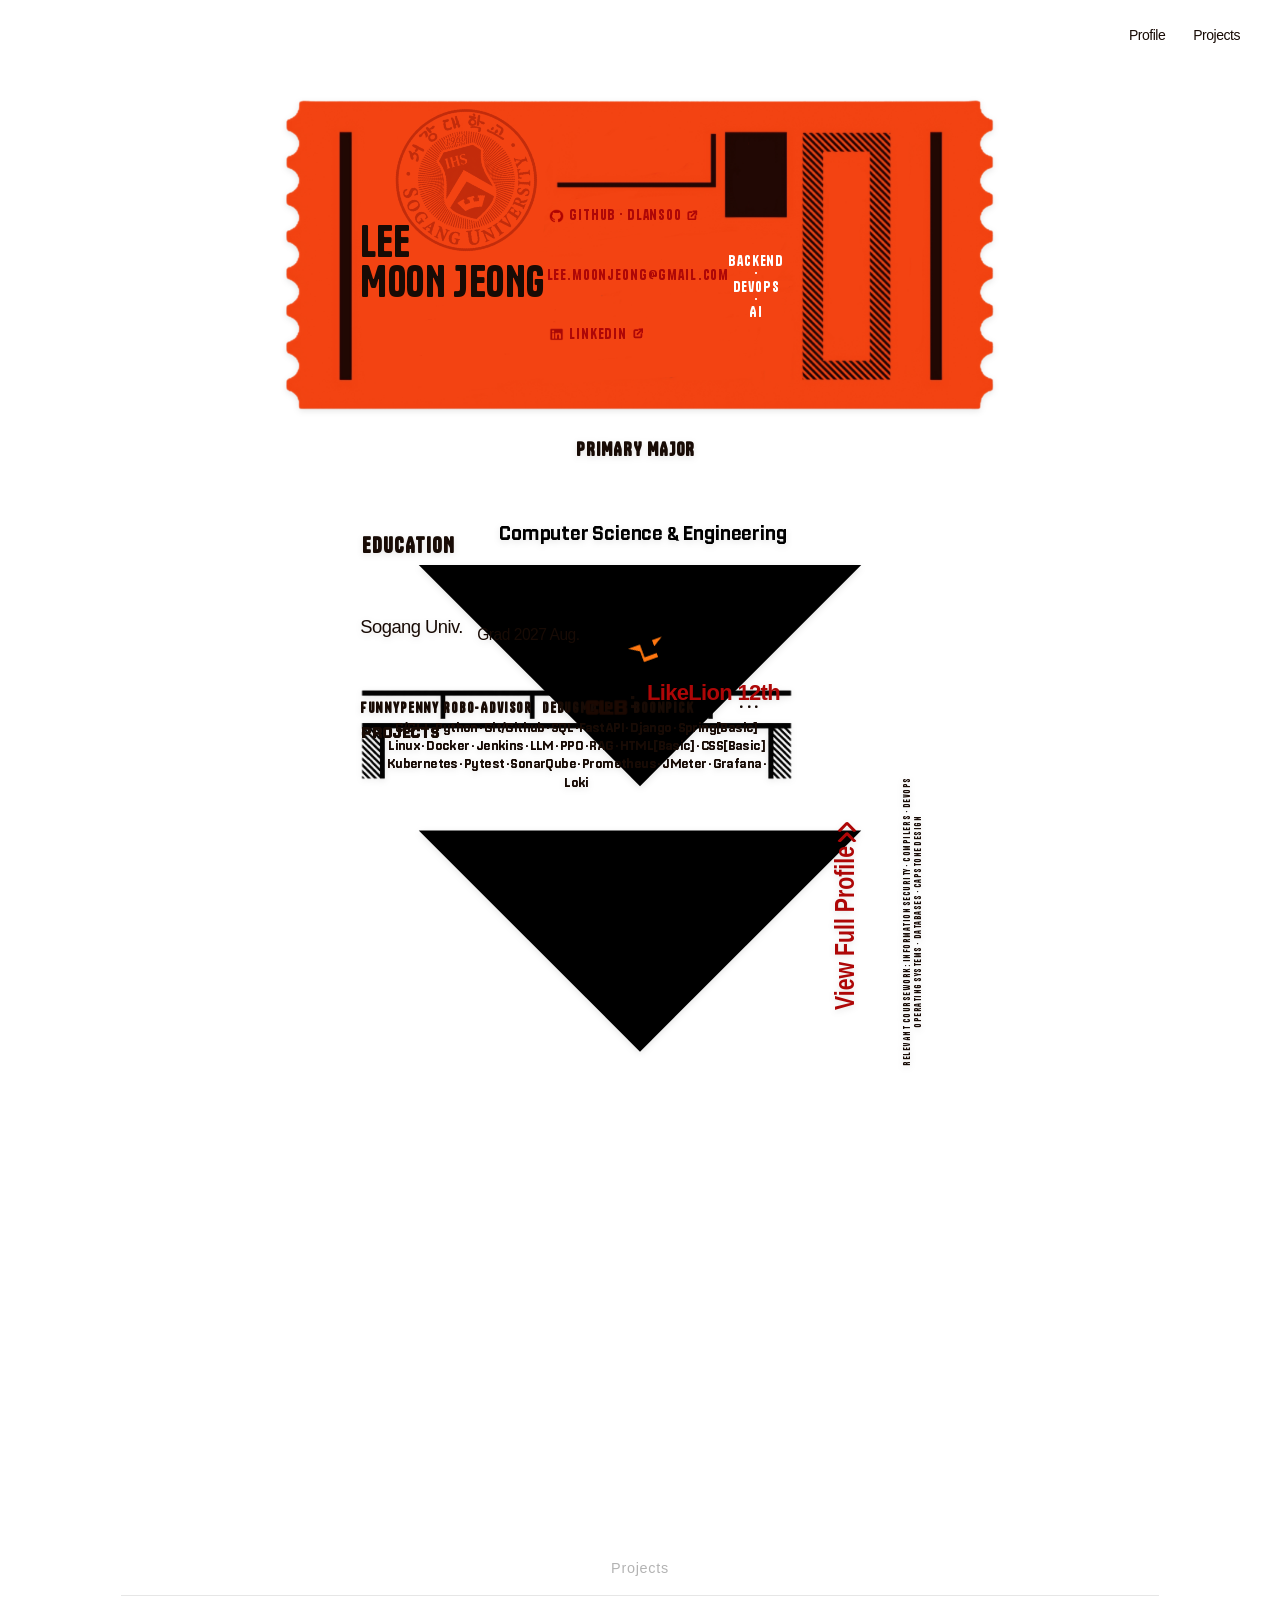
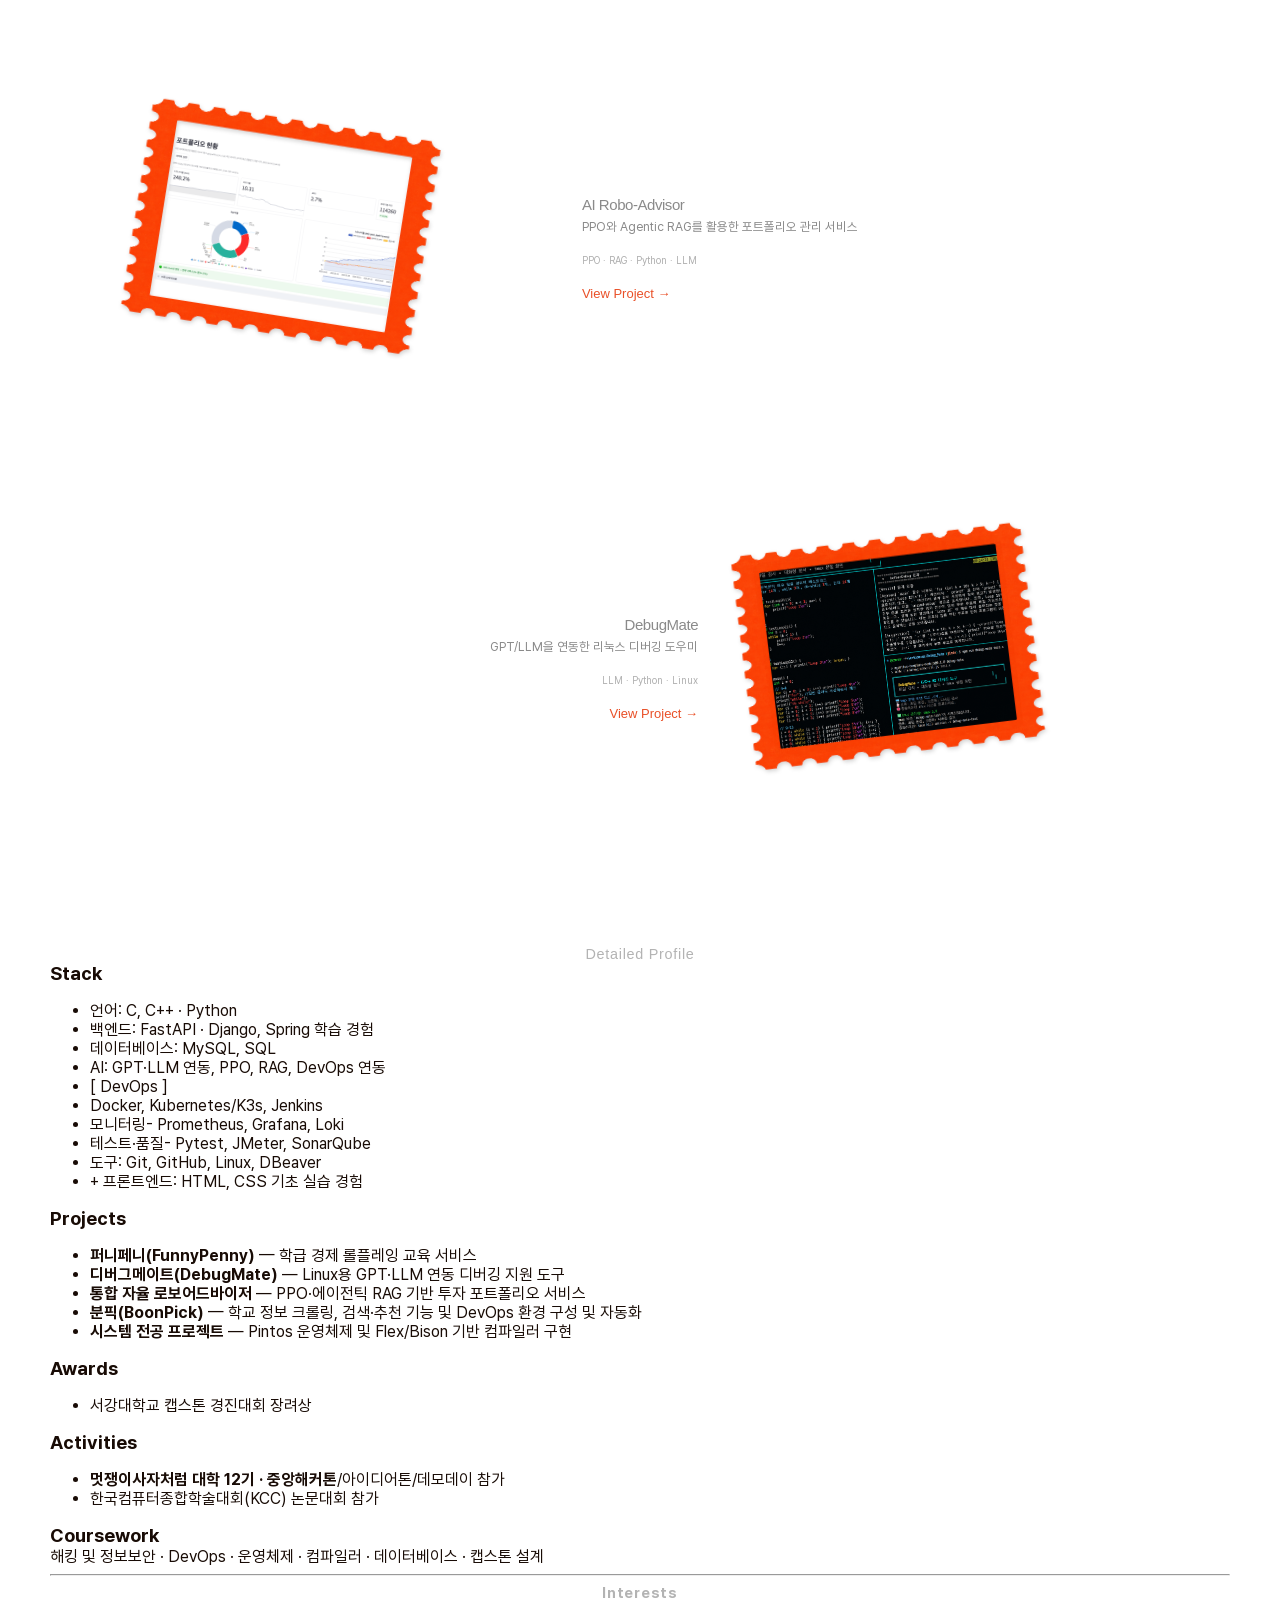
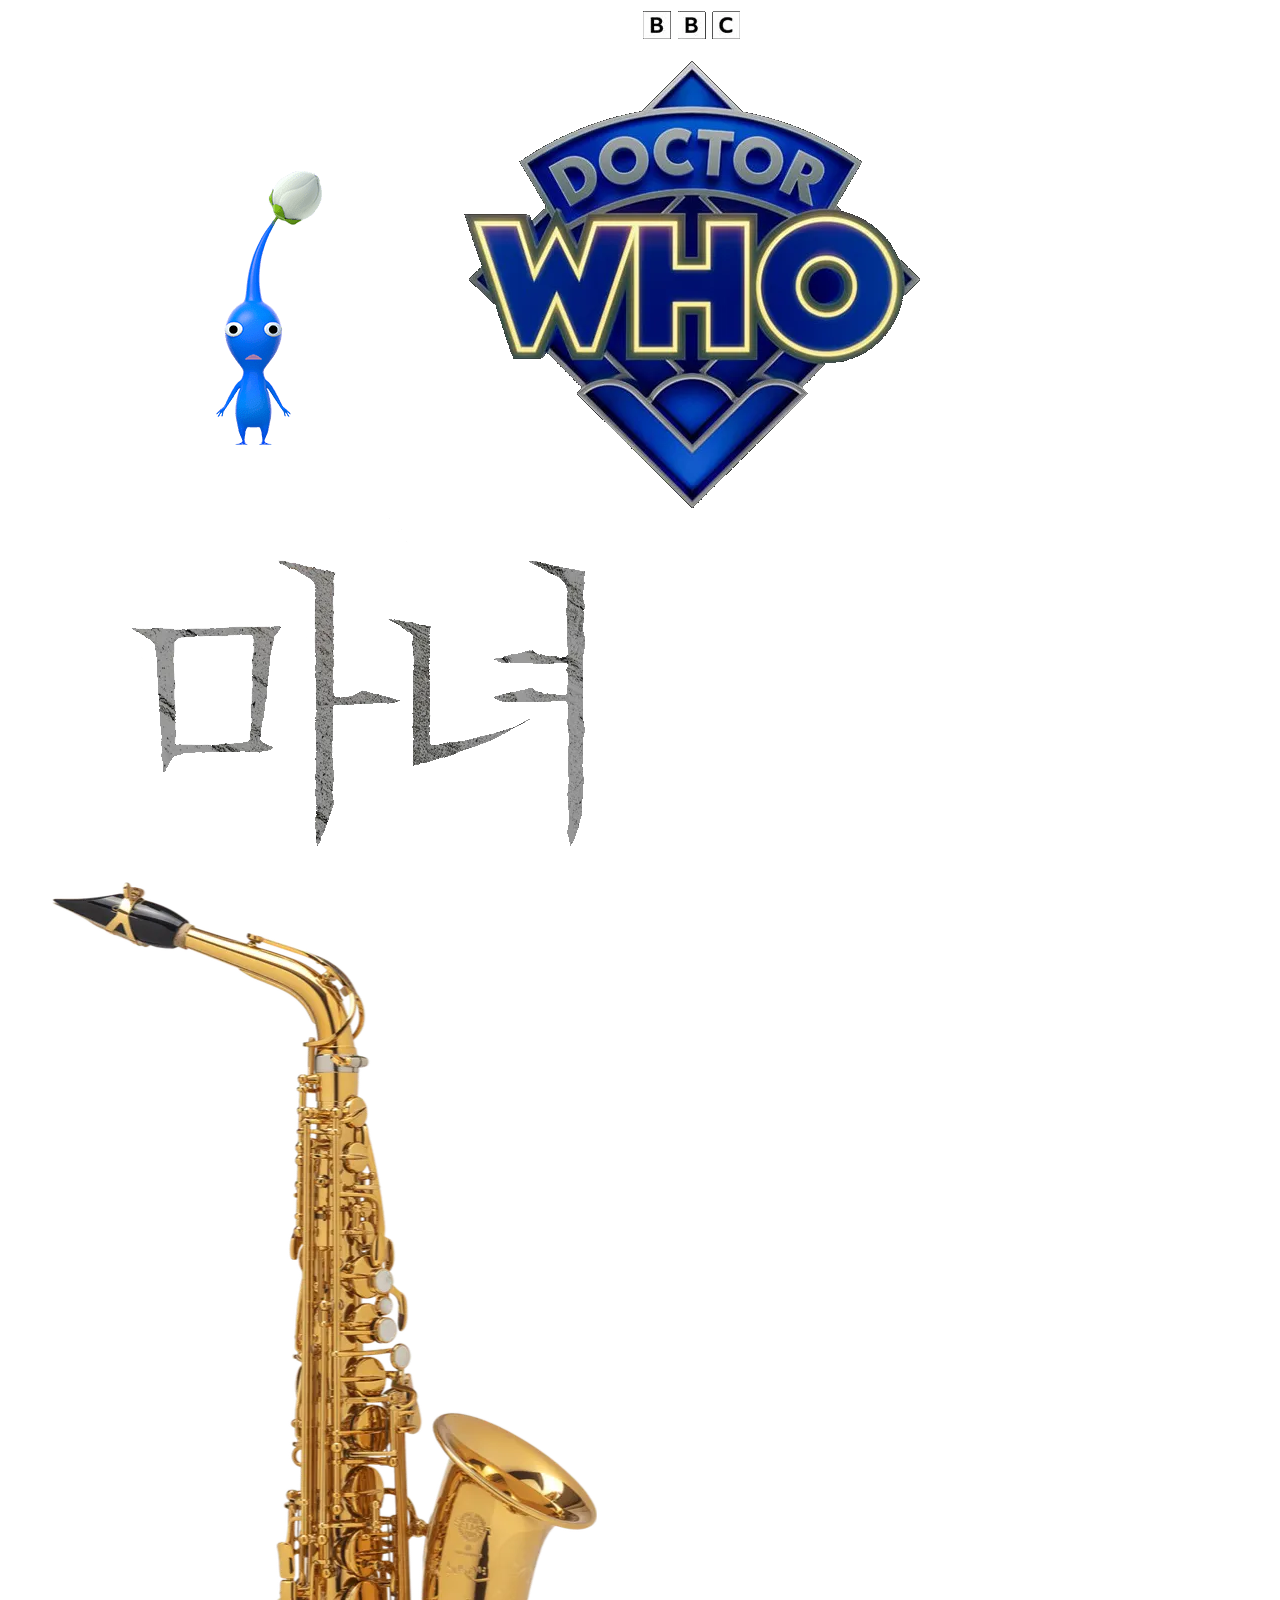
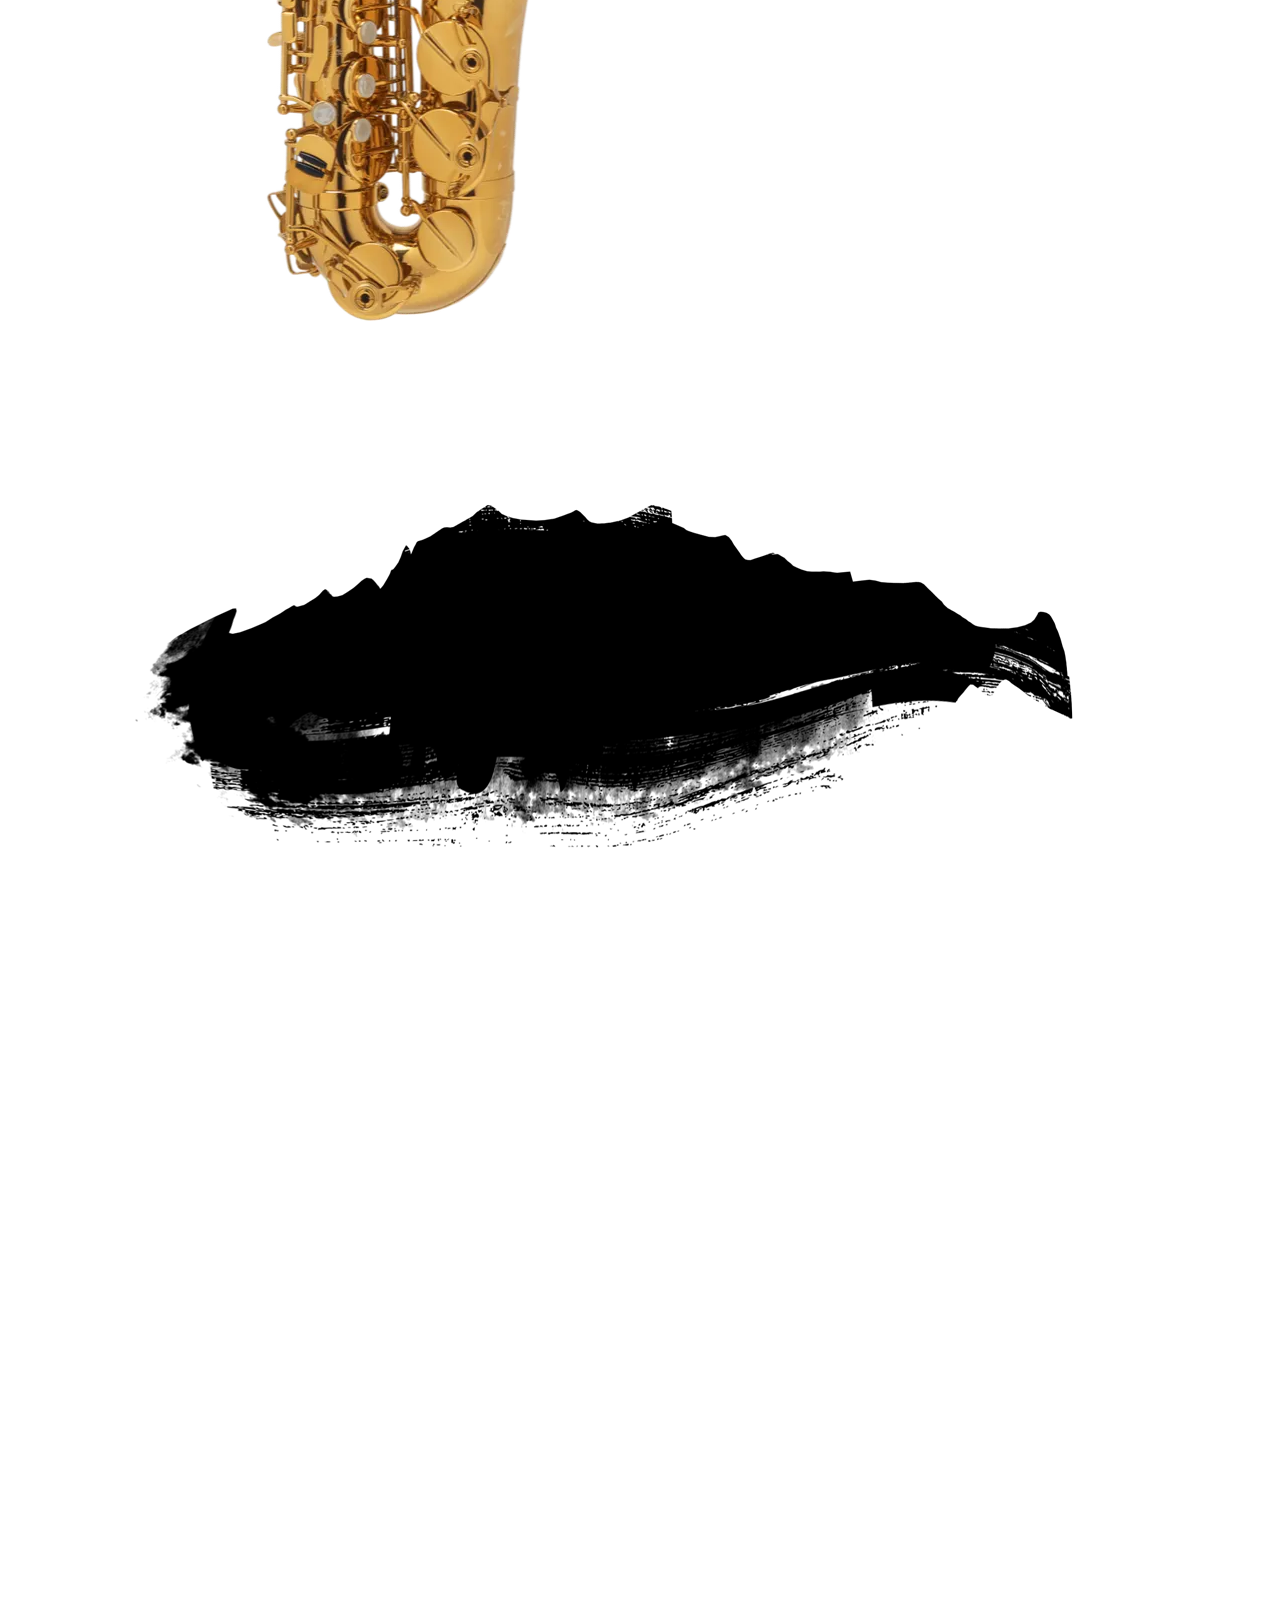
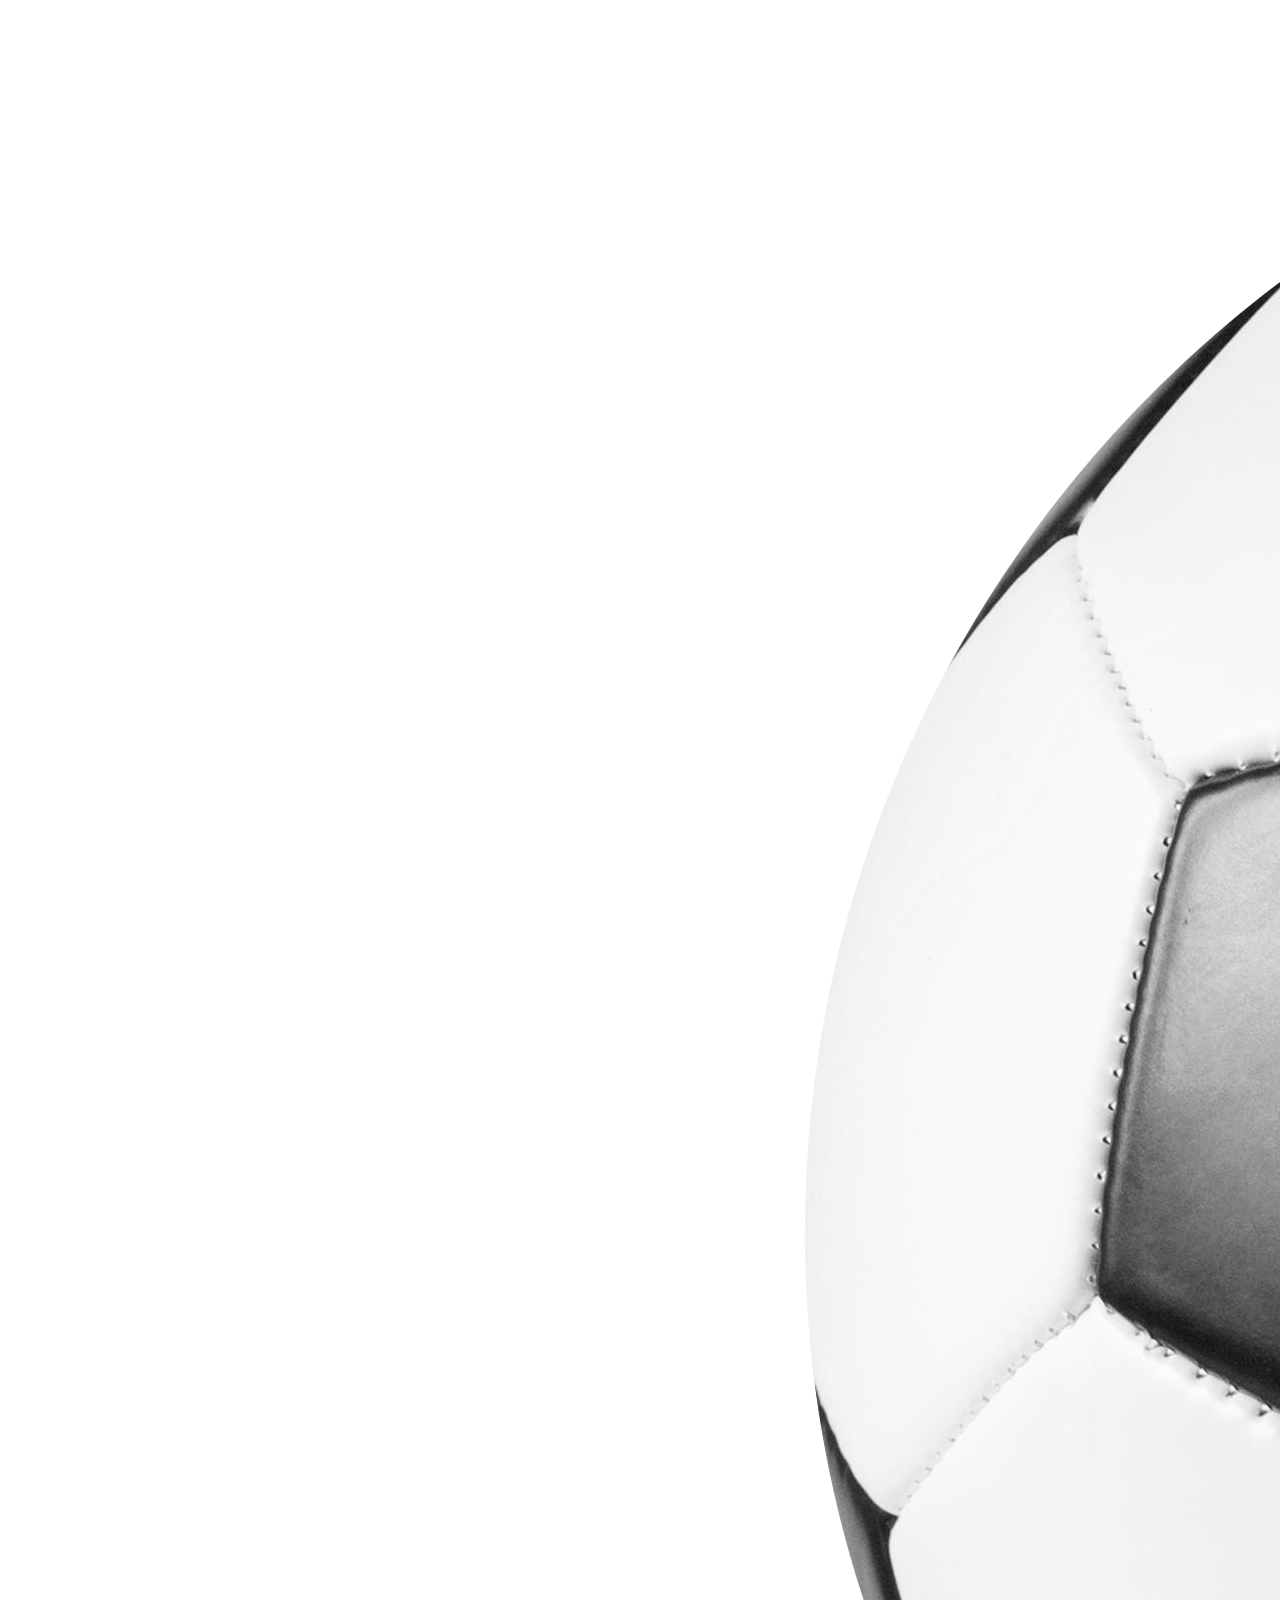
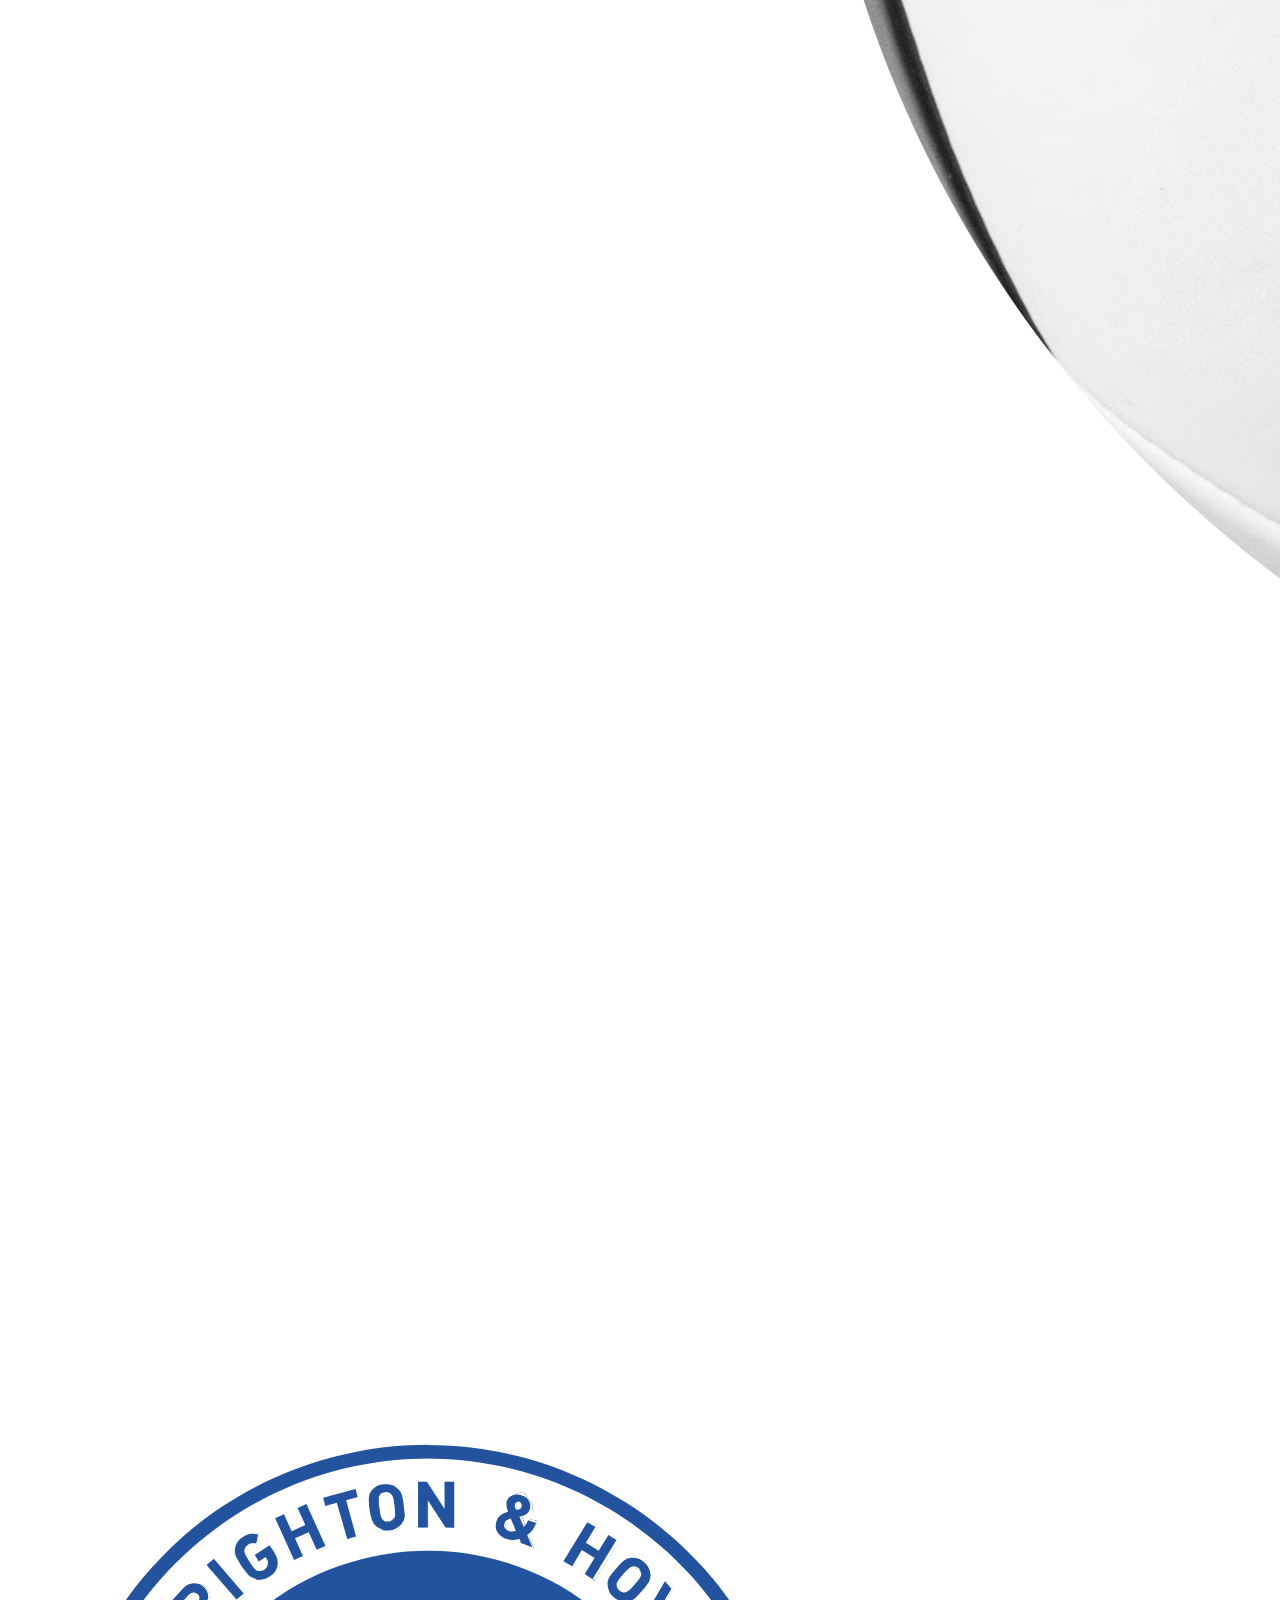
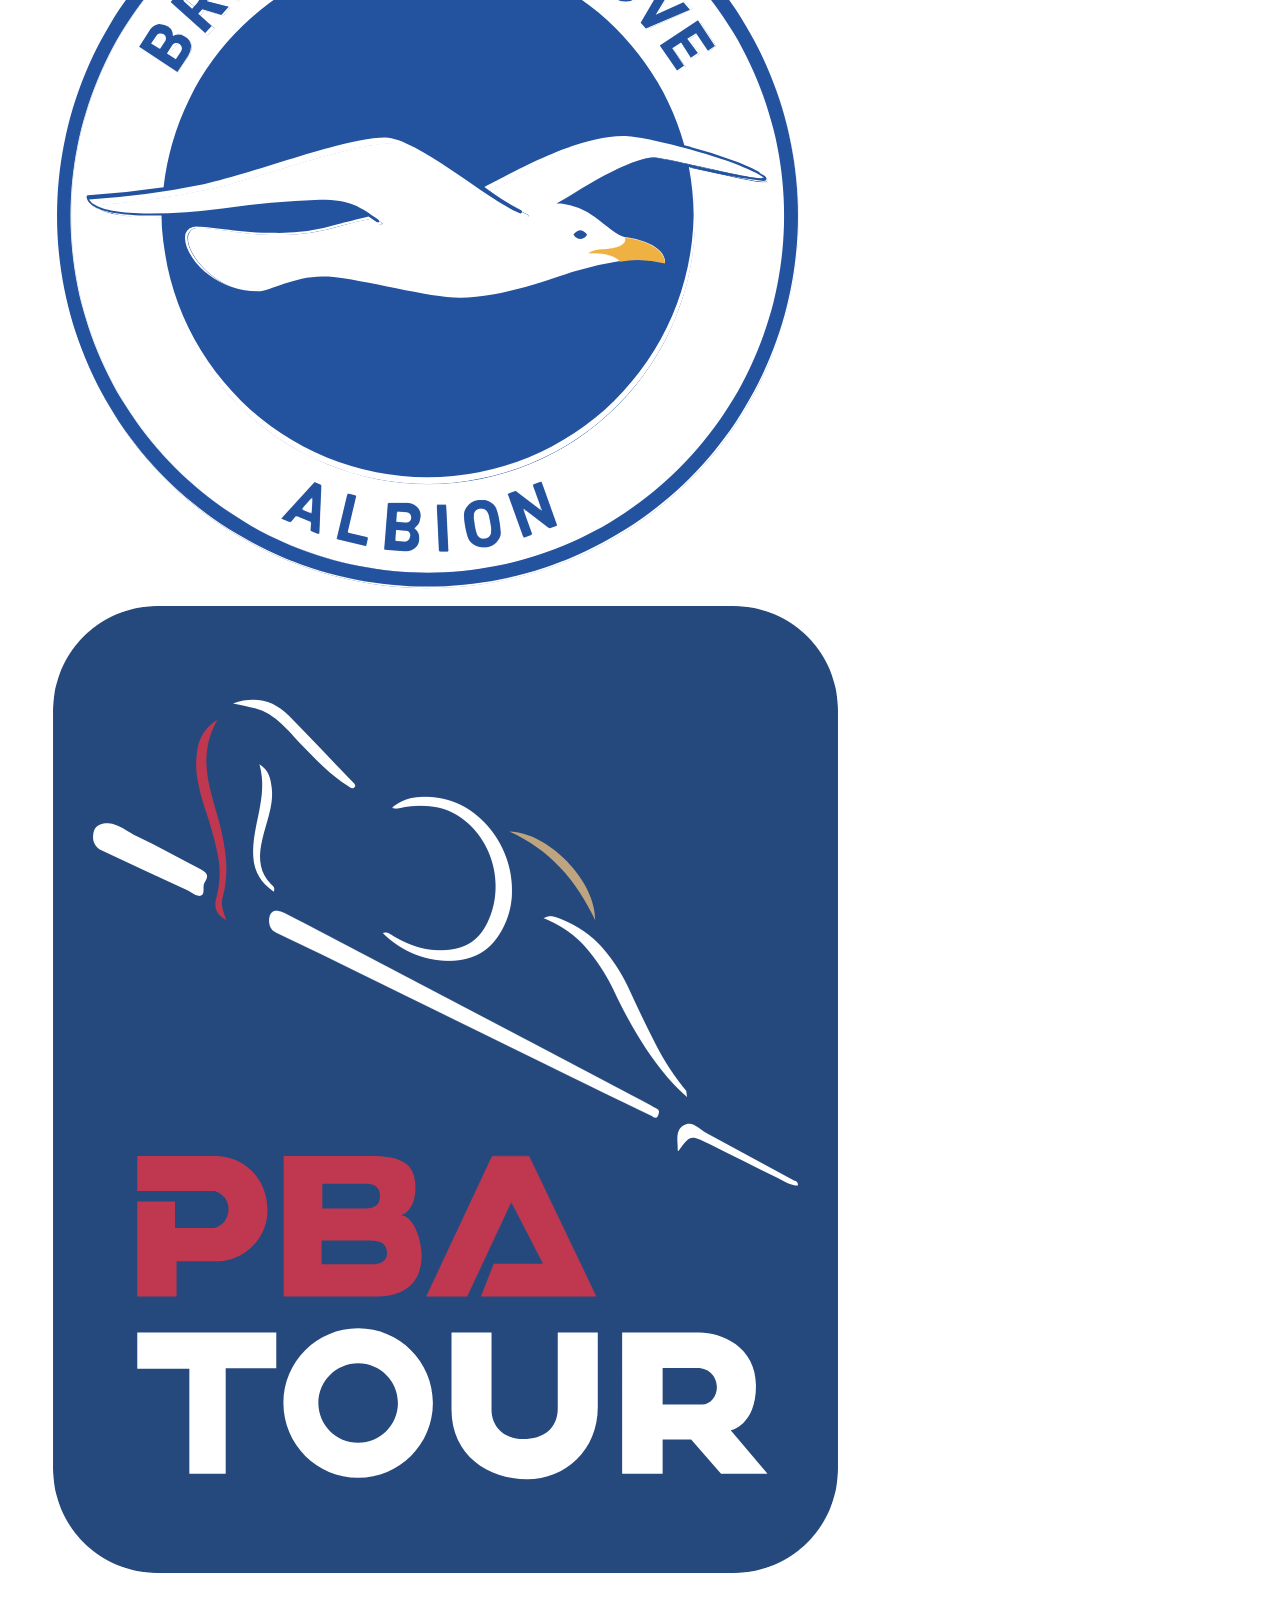
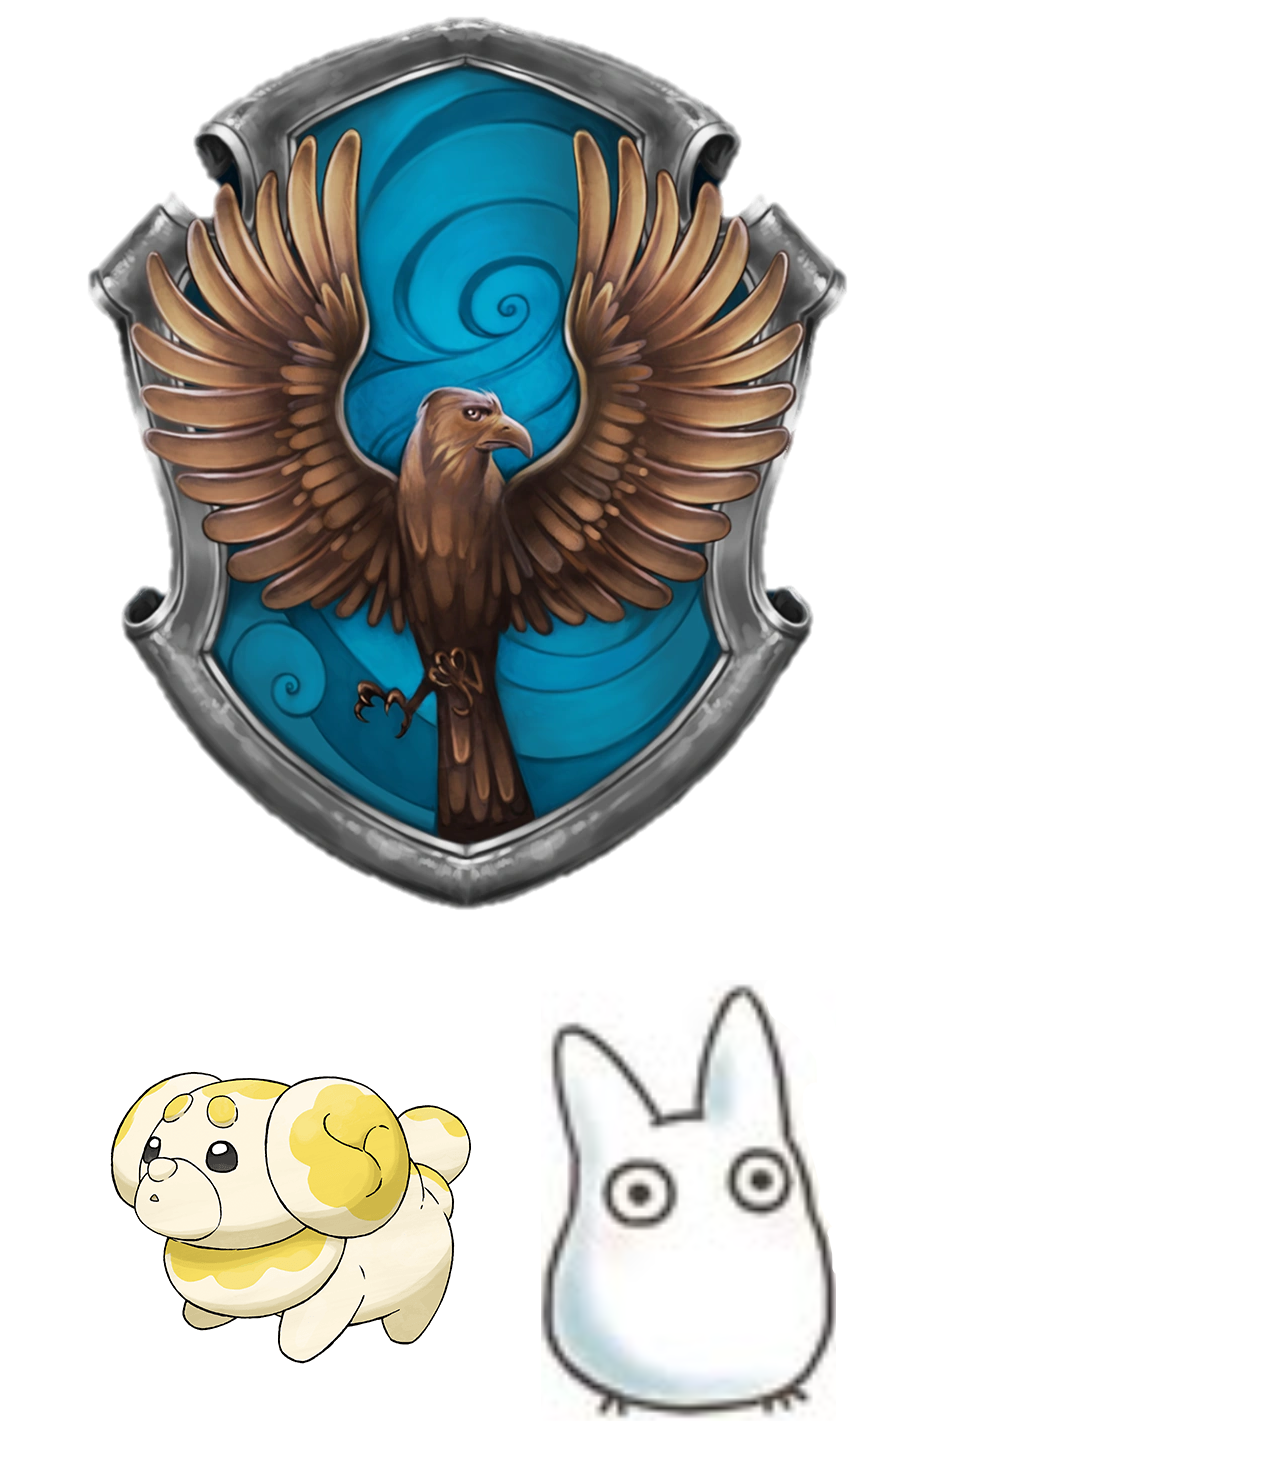
==== commit 34f8c7fa: "Add Profile details&scroll arrow HTML" ====
--- a/portfolio/index.html
+++ b/portfolio/index.html
@@ -32,7 +32,7 @@
     
     <header class="site-header font-clash">
         <nav aria-label="메인 메뉴">
-            <a href="#profile">Profile</a>
+            <a href="#profiles">Profile</a>
             <a href="#projects">Projects</a>
         </nav>
     </header>
@@ -208,7 +208,7 @@
 
             <div
             class="ticket-box font-nippobold"
-            style="--x: 10.65; --y: 55.2; --w: 38; --size: 1.9; letter-spacing: -0.05em;"
+            style="--x: 10.65; --y: 56.1; --w: 38; --size: 1.9; letter-spacing: -0.05em;"
             >
             <h3>PROJECTS</h3>
             </div>
@@ -233,7 +233,7 @@
             transform-origin: left top;
             white-space: nowrap;"
             >
-            <a class="profile-link profile-link-custom glow-link" href="./profile.html">
+            <a class="profile-link profile-link-custom glow-link" href="#profiles">
                 <span class="profile-link-text"
                 style="letter-spacing: 0.02px; font-size: 3cqw; font-weight: 600;"
                 >
@@ -274,6 +274,23 @@
             </div>
         </div>
 
+            <a
+                class="ticket-scroll-arrow"
+                href="#projects"
+                aria-label="아래 프로젝트 보기"
+                style="
+                    --arrow-x: 50%;
+                    --arrow-y: 105%;
+                    --arrow-size: 20px;
+                    --arrow-thickness: 1.5;
+                "
+            >
+                <svg viewBox="0 0 32 36" aria-hidden="true">
+                    <polyline points="6,7 16,17 26,7"></polyline>
+                    <polyline points="6,19 16,29 26,19"></polyline>
+                </svg>
+            </a>
+
         </div>
         </section>
 
@@ -286,7 +303,7 @@
             <article class="project-row">
                 <a
                     class="project-stamp"
-                    href="./robo-advisor.html"
+                    href="./projects/robo-advisor.html"
                     style="--rotate: 9deg; width: 320px; max-width: 100%; aspect-ratio: 4 / 3;"
                 >
                     <div class="stamp-window">
@@ -328,7 +345,7 @@
                     PPO · RAG · Python · LLM
                     </p>
                     <a
-                        href="./robo-advisor.html"
+                        href="./projects/robo-advisor.html"
                         style="
                             display: block;
                             position: relative;
@@ -408,8 +425,164 @@
 
         </section>
 
+        <!-- Profiles Details -->
+        <section id="profiles">
+            <h2 class="projects-detail-heading font-clash" style="display: block; letter-spacing: 0.05em; font-size: 0.9em; color: #b3b3b3; text-align: center;">
+                Detailed Profile
+            </h2>
+            <div class="projects-detail-content font-pretendard">
+                <div class="profile-group">
+                    <h3 class="font-pretendard">Stack</h3>
+                    <ul>
+                        <li>언어: C, C++ · Python</li>
+                        <li>백엔드: FastAPI · Django, Spring 학습 경험</li>
+                        <li>데이터베이스: MySQL, SQL</li>
+                        <li>AI: GPT·LLM 연동, PPO, RAG, DevOps 연동</li>
+                        
+                        <li class="stack-subheading">[ DevOps ]</li>
+                        <li>Docker, Kubernetes/K3s, Jenkins</li>
+                        <li>모니터링- Prometheus, Grafana, Loki</li>
+                        <li>테스트·품질- Pytest, JMeter, SonarQube</li>
+                        
+                        <li>도구: Git, GitHub, Linux, DBeaver</li>
+
+                        <li class="stack-subheading">+ 프론트엔드: HTML, CSS 기초 실습 경험</li>
+                    </ul>
+                </div>
+
+                <div class="profile-group">
+                    <h3 class="font-pretendard">Projects</h3>
+                    <ul>
+                        <li><strong>퍼니페니(FunnyPenny)</strong> — 학급 경제 롤플레잉 교육 서비스</li>
+                        <li><strong>디버그메이트(DebugMate)</strong> — Linux용 GPT·LLM 연동 디버깅 지원 도구</li>
+                        <li><strong>통합 자율 로보어드바이저</strong> — PPO·에이전틱 RAG 기반 투자 포트폴리오 서비스</li>
+                        <li><strong>분픽(BoonPick)</strong> — 학교 정보 크롤링, 검색·추천 기능 및 DevOps 환경 구성 및 자동화</li>
+                        <li><strong>시스템 전공 프로젝트</strong> — Pintos 운영체제 및 Flex/Bison 기반 컴파일러 구현</li>
+                    </ul>
+                </div>
+
+                <div class="profile-group">
+                    <h3 class="font-pretendard">Awards</h3>
+                    <ul>
+                        <li>서강대학교 캡스톤 경진대회 장려상</li>
+                    </ul>
+                </div>
+
+                <div class="profile-group">
+                    <h3 class="font-pretendard">Activities</h3>
+                    <ul>
+                        <li><strong>멋쟁이사자처럼 대학 12기 · 중앙해커톤</strong>/아이디어톤/데모데이 참가</li>
+                        <li>한국컴퓨터종합학술대회(KCC) 논문대회 참가</li>
+                    </ul>
+                </div>
+
+                <div class="profile-group">
+                    <h3 class="font-pretendard">Coursework</h3>
+                    <p>
+                        해킹 및 정보보안 · DevOps · 운영체제 · 컴파일러 ·
+                        데이터베이스 · 캡스톤 설계
+                    </p>
+                </div>
+            </div>
+        </section>
+
+        <hr class="profile-divider">
+
+
+        <section id="interests">
+            <h2 class="interests-heading font-pretendard" style="display: block; letter-spacing: 0.05em; font-size: 0.9em; color: #b3b3b3; text-align: center;">
+                Interests
+            </h2>
+
+            <div class="interest-rows">
+                <div class="interest-images">
+                    <a href="./pik.html">
+                        <img
+                        src="./assets/images/pikmin.png"
+                        alt=""
+                        class="interest-image"
+                        style="--size: 70px; --x: 0px; --y: 8px;"
+                        />
+                    </a>
+                    <img
+                    src="./assets/images/doctorwho.png"
+                    alt=""
+                    class="interest-image"
+                    style="--size: 45px; --x: -5px; --y: 24px;"
+                    />
+                    <img
+                    src="./assets/images/witch.png"
+                    alt=""
+                    class="interest-image"
+                    style="--size: 60px; --x: 0px; --y: 15px;"
+                    />
+                    <img
+                    src="./assets/images/Saxophone.png"
+                    alt=""
+                    class="interest-image"
+                    style="--size: 40px; --x: -10px; --y: 25px;"
+                    />
+                    <img
+                    src="./assets/images/muck.png"
+                    alt=""
+                    class="interest-image"
+                    style="--size: 45px; --x: -20px; --y: 25px;"
+                    />
+                </div>
+                    
+                    <!-- 두 번째 줄 -->
+                    <div class="interest-images">
+                        <img
+                        src="./assets/images/football.png"
+                        alt=""
+                        class="interest-image"
+                        style="--size: 45px; --x: 0px; --y: 0px;"
+                        />
+                        <a href="https://www.brightonandhovealbion.com/home">
+                            <img
+                            src="./assets/images/bha.png"
+                            alt=""
+                            class="interest-image"
+                            style="--size: 35px; --x: -5px; --y: 5px;"
+                            />
+                        </a>
+                        
+                        <img
+                        src="./assets/images/pba.png"
+                        alt=""
+                        class="interest-image"
+                        style="--size: 35px; --x: 0px; --y: 5px;"
+                        />
+                        <a href="https://www.harrypotter.com/collections/ravenclaw">
+                            <img
+                            src="./assets/images/Ravenclaw.png"
+                            alt=""
+                            class="interest-image"
+                            style="--size: 35px; --x: 0px; --y: 5px;"
+                            />
+                        </a>
+                        <a href="https://pokemonkorea.co.kr/pokedex/view/1179?word=%EC%AB%80%EB%8F%84%EA%B8%B0&characters=&area=&snumber=1&snumber2=1025&typetextcs=_________________&sortselval=number%20asc,number_count%20asc">
+                            <img
+                            src="./assets/images/jjondogi.png"
+                            alt=""
+                            class="interest-image"
+                            style="--size: 42px; --x: 0px; --y: 4px;"
+                            />
+                        </a>
+                        <img
+                        src="./assets/images/totoro.png"
+                        alt=""
+                        class="interest-image"
+                        style="--size: 23px; --x: 0px; --y: 10px;"
+                        />
+                    </div>
+                    
+            </div>
+        </section>
+
 
     </main>
+    
 
     <footer>
     </footer>
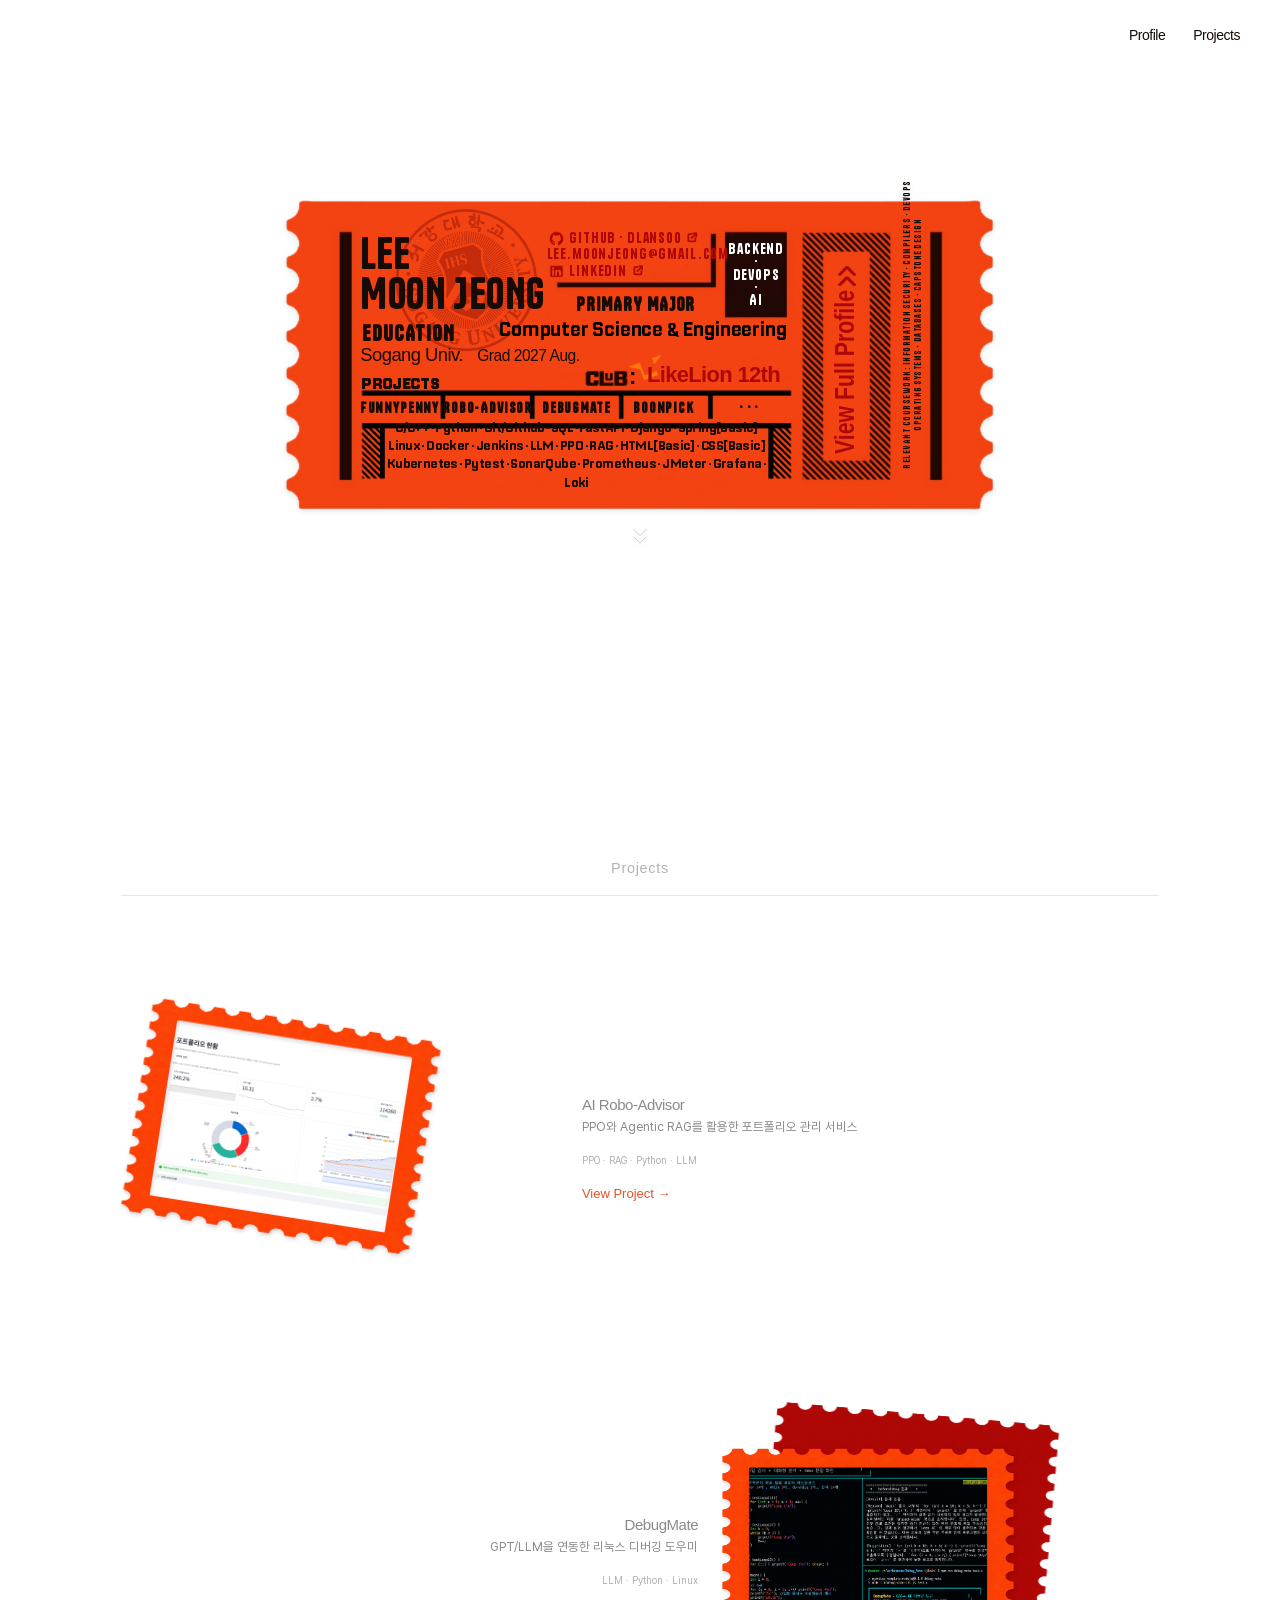
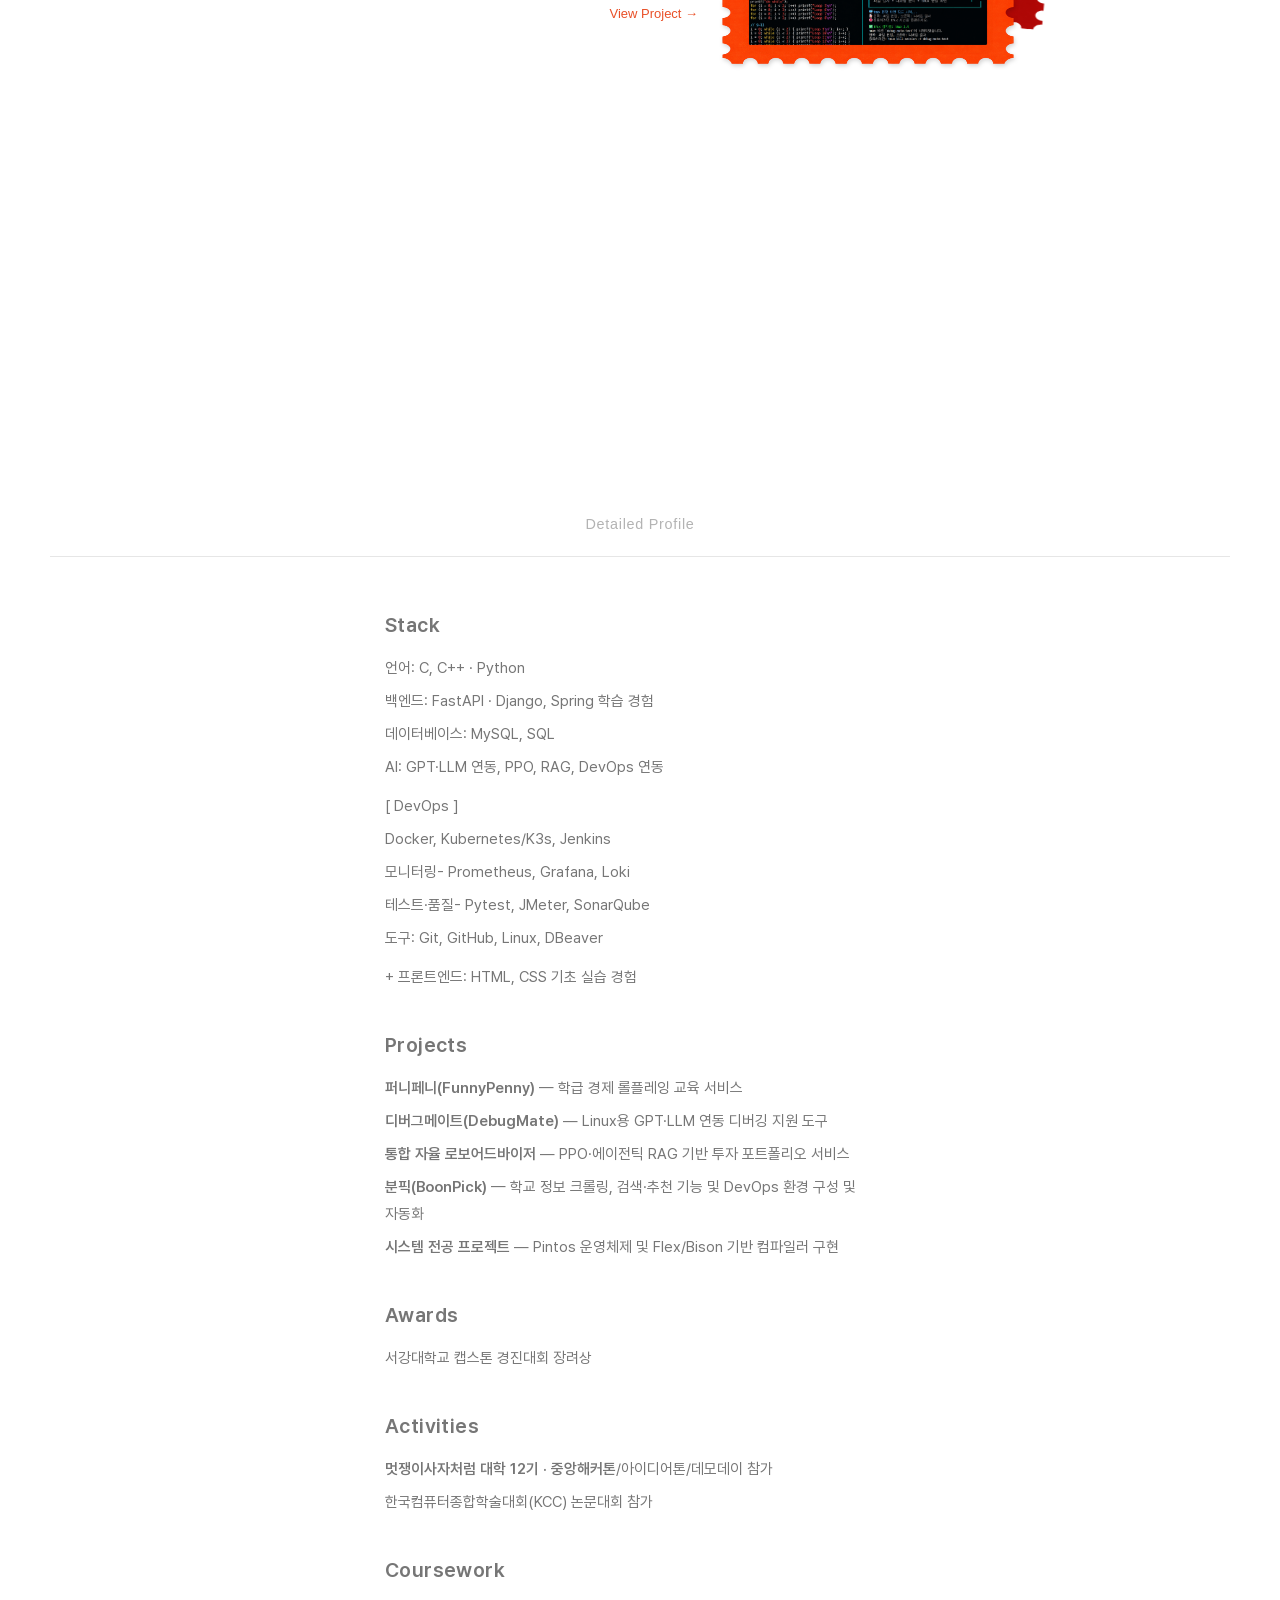
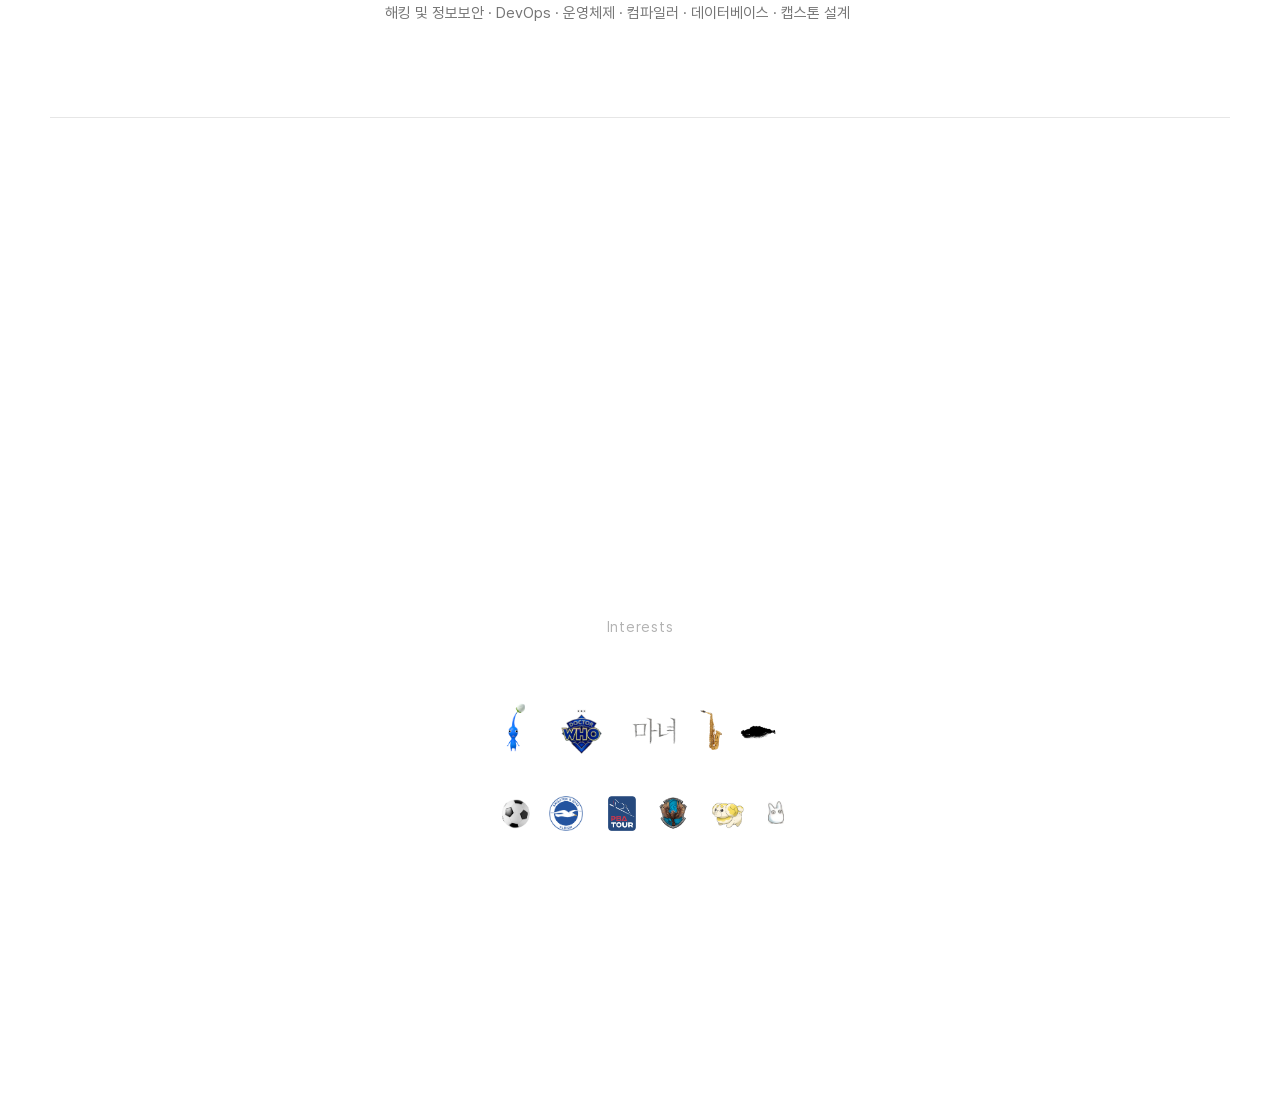
==== commit a18b99d6: "Add DebugMate page HTML" ====
--- a/portfolio/index.html
+++ b/portfolio/index.html
@@ -263,16 +263,16 @@
                         transform: rotate(-90deg);
                         transform-origin: left top;"
             >
-            <div
-                style="width: max-content;
-                    text-align: center;
-                    white-space: nowrap;
-                    line-height: 1.3;"
-            >
-                RELEVANT COURSEWORK: Information Security · Compilers · DevOps<br>
-                Operating Systems · Databases · Capstone Design
-            </div>
-        </div>
+                <div
+                    style="width: max-content;
+                        text-align: center;
+                        white-space: nowrap;
+                        line-height: 1.3;"
+                >
+                    RELEVANT COURSEWORK: Information Security · Compilers · DevOps<br>
+                    Operating Systems · Databases · Capstone Design
+                </div>
+            </div>
 
             <a
                 class="ticket-scroll-arrow"
@@ -365,9 +365,29 @@
             <article class="project-row project-row-reverse">
                 <a
                     class="project-stamp"
-                    href="./debugmate.html"
-                    style="--rotate: -7deg; width: 320px; max-width: 100%; aspect-ratio: 4 / 3;"
-                >
+                    href="./projects/debugmate.html"
+                    style="--rotate: -7deg; 
+                    width: 320px; 
+                    max-width: 100%; 
+
+                    --stamp-x: -20px;
+                    --stamp-y: 10px;
+                    --rotate: 0deg;
+
+                    --back-x: 15%;
+                    --back-y: -15%;
+                    --back-width: 97%;
+                    --back-height: 95%;
+                    --back-rotate: 5deg;
+
+                    aspect-ratio: 4 / 3;"
+                >
+                    <!-- 뒤쪽: 가운데가 채워진 우표 -->
+                    <img
+                        class="stamp-back"
+                        src="./assets/images/red_stampframe.png"
+                        alt=""
+                    >
                     <div class="stamp-window">
                         <img
                             class="stamp-screenshot"
@@ -407,7 +427,7 @@
                     LLM · Python · Linux
                     </p>
                     <a
-                        href="./robo-advisor.html"
+                        href="./projects/robo-advisor.html"
                         style="
                             display: block;
                             position: relative;
--- a/portfolio/css/style.css
+++ b/portfolio/css/style.css
@@ -144,6 +144,7 @@
   background: #fff;
   color: var(--black);
   font-family: Arial, "Malgun Gothic", sans-serif;
+  padding-bottom: 200px;
 }
 
 h1,
@@ -226,6 +227,8 @@
 .ticket {
   isolation: isolate;
   position: relative;
+  left: 0px;
+  top: 50px;
   margin-inline: auto;
   width: 60%;
 
@@ -879,7 +882,7 @@
 }
 
 .glow-link .contact-mark {
-    transition: filter 0.9s ease;
+    transition: filter 0.2s ease;
 }
 
 .glow-link:hover .contact-mark,
@@ -887,3 +890,303 @@
     filter: drop-shadow(0 0 3px rgba(255, 220, 70, 0.8));
 }
 
+
+/* ===== 페이지 임시 이미지 ===== */
+main.image-page {
+    width: 80%;
+    max-width: 500px;
+    margin: 0px auto;
+}
+
+@media (max-width: 600px) {
+    main.image-page {
+        margin: 70px auto;
+    }
+}
+
+/* 프로젝트 제목 영역 */
+.project-page-header {
+    width: 80%;
+    max-width: 1000px;
+    margin: 80px auto 20px;
+}
+
+/* 제목과 아래 구분선 */
+.project-header {
+    margin: 0;
+    padding-bottom: 24px;
+
+    text-align: center;
+    font-size: 24px;
+    font-weight: 400;
+
+    /*border-bottom: 1px solid hsl(0, 0%, 49%);*/
+}
+
+
+/* 프로필 상세 제목 + 아래 구분선 */
+.projects-detail-heading {
+    margin: 450px 0 50px;
+    padding-bottom: 24px;
+
+    text-align: center;
+    font-size: 32px;
+    font-weight: 400;
+
+    border-bottom: 1.7px solid oklab(92.494% 0 -0.00011);
+
+}
+
+/* 프로필 상세 내용 */
+.projects-detail-content {
+    max-width: 610px;
+    margin: 50px auto 50px;
+    padding: 0 50px 40px;
+    color: lch(49.64% 0.01 296.81);
+
+    text-align: left;
+    font-size: 15px;
+    font-weight: 400;
+    line-height: 1.8;
+    word-break: keep-all;
+    overflow-wrap: anywhere;
+
+    border-bottom: none;
+}
+
+
+.profile-group + .profile-group {
+    margin-top: 36px;
+}
+
+.profile-group h3 {
+    margin: 0 0 12px;
+    font-size: 20px;
+    font-weight: 600;
+    letter-spacing: 0.02em;
+}
+
+.profile-group ul {
+    margin: 0;
+    padding: 0;
+    list-style: none;
+}
+
+.profile-group li + li {
+    margin-top: 6px;
+}
+
+.profile-group strong {
+    font-weight: 600;
+}
+
+.profile-group p {
+    margin: 0;
+}
+
+/* DevOps 소제목 위아래 간격 */
+.profile-group li.stack-subheading {
+    margin-top: 12px;
+    margin-bottom: 4px;
+}
+
+/* 도구 항목 위 간격 */
+.profile-group li.stack-gap {
+    margin-top: 12px;
+}
+
+.profile-divider {
+    width: 100%;             /* 페이지 기준 구분선 길이 */
+    height: 1.7px;
+    margin: 40px auto;       /* 가운데 정렬 */
+    border: 0;
+    border-top: 1.7px solid oklab(92.494% 0 -0.00011);
+    background: none;
+}
+
+
+
+/* 위치를 잡는 바깥 링크 */
+.ticket-scroll-arrow {
+    position: absolute;
+    left: var(--arrow-x, 50%);
+    top: var(--arrow-y, 115%);
+    transform: translateX(-50%);
+
+    display: block;
+    width: var(--arrow-size, 32px);
+    color: #ccc;
+}
+
+/* 안쪽 SVG만 아래로 움직임 */
+.ticket-scroll-arrow svg {
+    display: block;
+    width: 100%;
+    height: auto;
+    overflow: visible;
+
+    fill: none;
+    stroke: currentColor;
+    stroke-width: var(--arrow-thickness, 1.5);
+    stroke-linecap: round;
+    stroke-linejoin: round;
+
+    animation: scroll-arrow-down 2.5s ease-in-out infinite;
+}
+
+@keyframes scroll-arrow-down {
+    0%, 100% {
+        transform: translateY(0);
+        opacity: 0.4;
+    }
+
+    50% {
+        transform: translateY(9px);
+        opacity: 1;
+    }
+}
+
+@media (prefers-reduced-motion: reduce) {
+    .ticket-scroll-arrow svg {
+        animation: none;
+        opacity: 1;
+    }
+}
+
+
+/* 티켓 프로필 전체를 아래로 */
+#profile.profile-section {
+    padding-top: 200px; /* 기존 100px → 200px */
+}
+
+/* 기존 티켓 이동값 초기화 */
+#profile .ticket {
+    top: 0;
+}
+
+.glow-link {
+    transition: text-shadow 0.3s ease;
+}
+
+.glow-link svg,
+.glow-link .contact-mark {
+    transition: filter 0.3s ease;
+}
+
+.glow-link:hover svg,
+.glow-link:focus-visible svg,
+.glow-link:hover .contact-mark,
+.glow-link:focus-visible .contact-mark {
+    filter:
+        drop-shadow(0 0 1px #ffc35acc)
+        drop-shadow(0 0 1px rgba(255, 210, 50, 0.5));
+}
+
+/* 우표끼리의 앞뒤 순서를 이 안에서 관리 */
+#projects .project-stamp {
+    isolation: isolate;
+    overflow: visible;
+}
+
+/* 뒤쪽 우표 */
+.stamp-back {
+    position: absolute;
+    inset: auto;
+    left: 0;
+    top: 0;
+
+    width: var(--back-width, 100%);
+    height: var(--back-height, 100%);
+    max-width: none;
+
+    object-fit: fill;
+    transform-origin: center;
+    transform:
+        translate(var(--back-x, 10%), var(--back-y, -8%))
+        rotate(var(--back-rotate, -5deg));
+
+    z-index: 0;
+}
+
+/* 대시보드가 뒤쪽 우표보다 위에 보이도록 */
+.project-stamp .stamp-window {
+    z-index: 1;
+}
+
+/* 앞쪽 우표틀을 가장 위에 */
+.project-stamp .stamp-frame {
+    z-index: 2;
+}
+
+#projects .project-stamp {
+    position: relative;
+
+    /* 앞뒤 우표 전체 이동 */
+    left: var(--stamp-x, 0px);
+    top: var(--stamp-y, 0px);
+
+    /* 앞뒤 우표 전체 회전 */
+    transform: rotate(var(--rotate, 0deg));
+}
+
+/* 뒤쪽 우표만 추가 이동·회전 */
+.project-stamp .stamp-back {
+    transform:
+        translate(var(--back-x, 35px), var(--back-y, -25px))
+        rotate(var(--back-rotate, -5deg));
+}
+
+.project-stamp .stamp-back {
+    width: var(--back-width, 100%);
+    height: var(--back-height, 100%);
+    max-width: none;
+    object-fit: fill;
+}
+
+/* 취미 및 관심사 제목 */
+.interests-heading {
+    margin: 500px 0 50px;
+
+    text-align: center;
+    font-size: 32px;
+    font-weight: 400;
+
+    border-bottom: none;
+
+}
+
+/* 이미지들을 감싸는 영역 */
+.interest-images {
+    display: flex;
+    justify-content: center;
+    align-items: flex-start;
+    flex-wrap: wrap;
+    gap: 24px 16px;
+    padding: 0 8px;
+}
+
+/* 개별 이미지 */
+.interest-image {
+    width: var(--size, 80px);
+    height: var(--size, 80px);
+    object-fit: contain;
+    flex-shrink: 0;
+
+    transform:
+        translate(var(--x, 0px), var(--y, 0px))
+        rotate(var(--rotate, 0deg));
+}
+
+/* 두 줄을 세로로 배치 */
+.interest-rows {
+    display: flex;
+    flex-direction: column;
+    gap: 32px; /* 줄 사이 간격 */
+    width: 100%;
+}
+
+/* 이전에 추가한 줄 간격 초기화 */
+.interest-images + .interest-images {
+    margin-top: 0;
+}
+
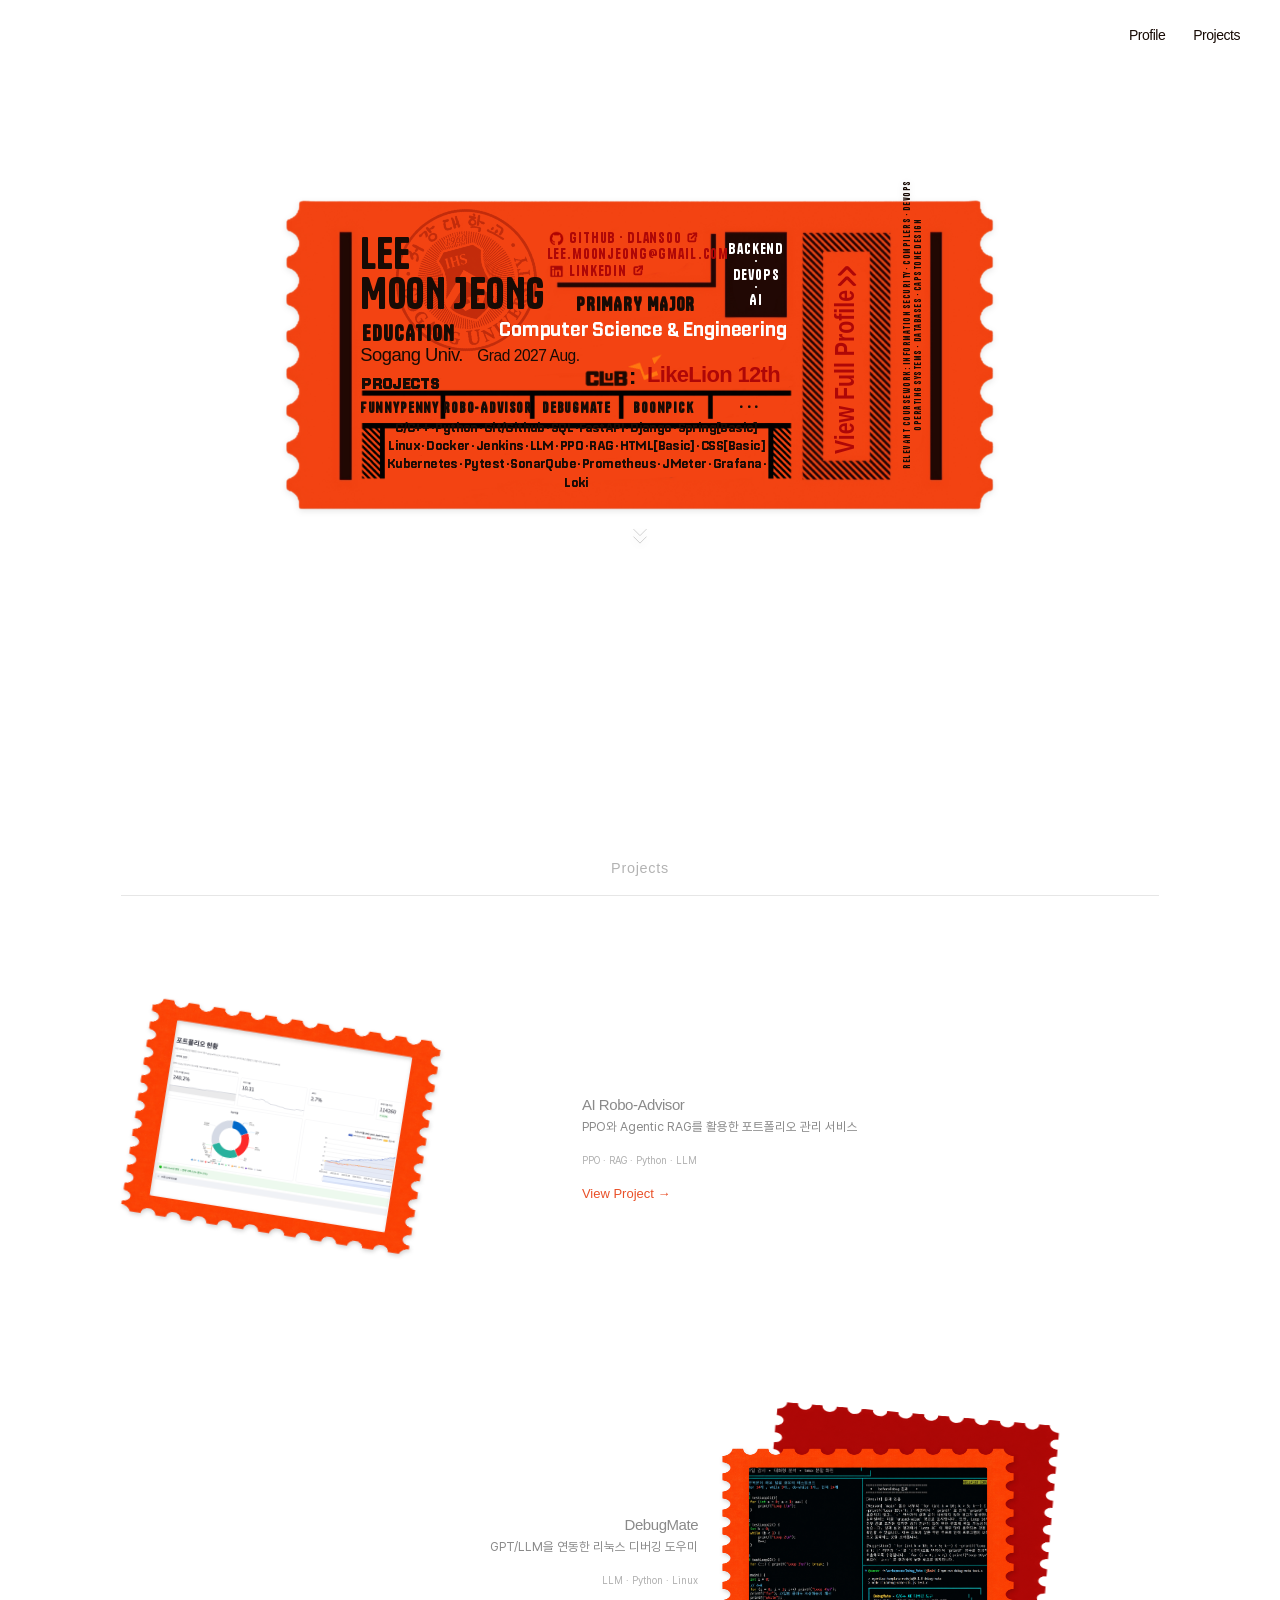
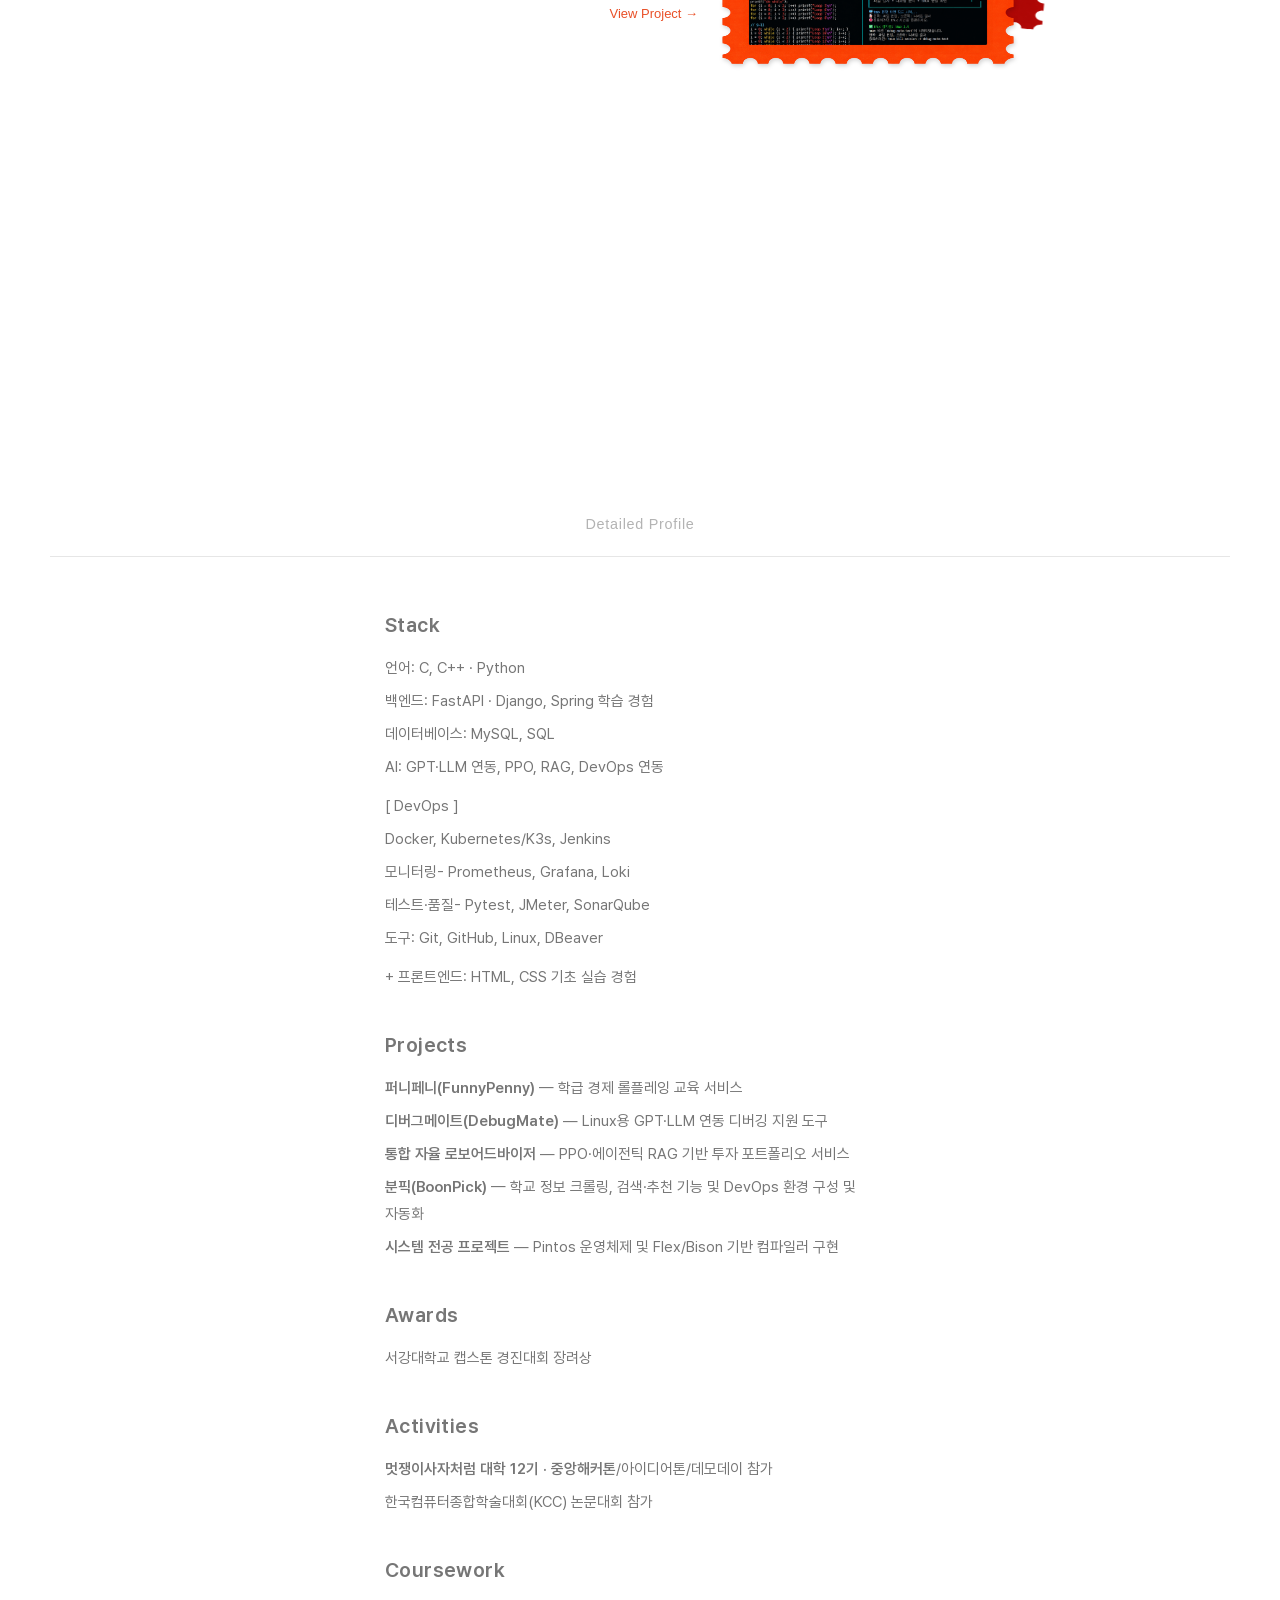
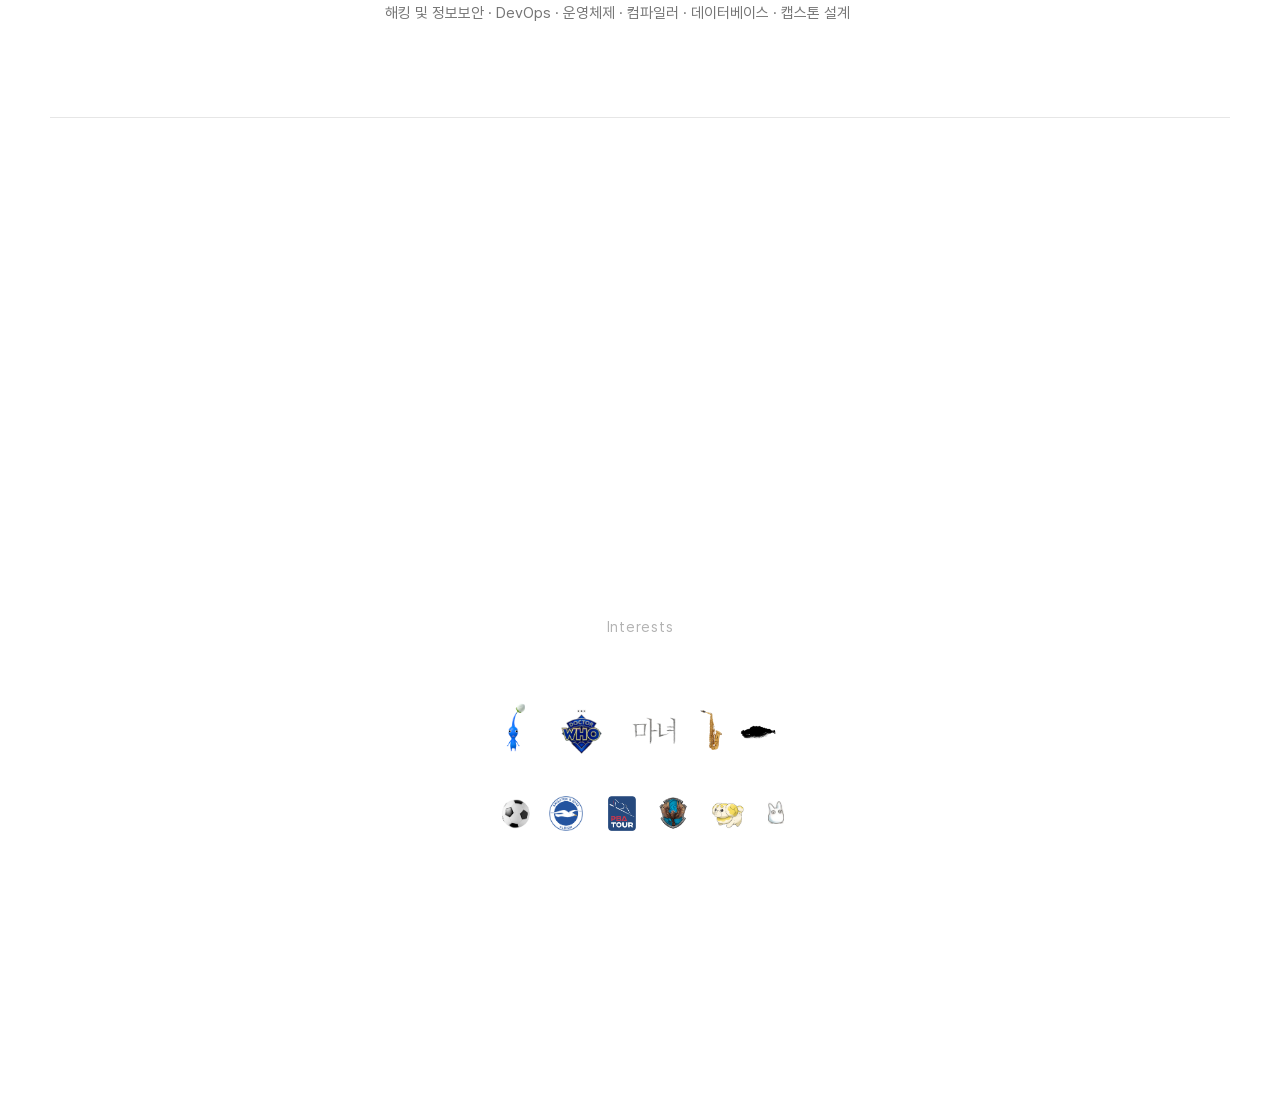
==== commit 0b38027b: "Update Major text color to white" ====
--- a/portfolio/index.html
+++ b/portfolio/index.html
@@ -150,7 +150,7 @@
             <div
             class="ticket-box font-nippo"
             style="--x: 30.1; --y: 38; --w: 38; --size: 2.7; font-weight: 900;
-            color: oklch(0% 0 0); 
+            color: rgb(255, 255, 255); 
             white-space: nowrap;
             font-weight: 500;
             letter-spacing: -0.01em;"
